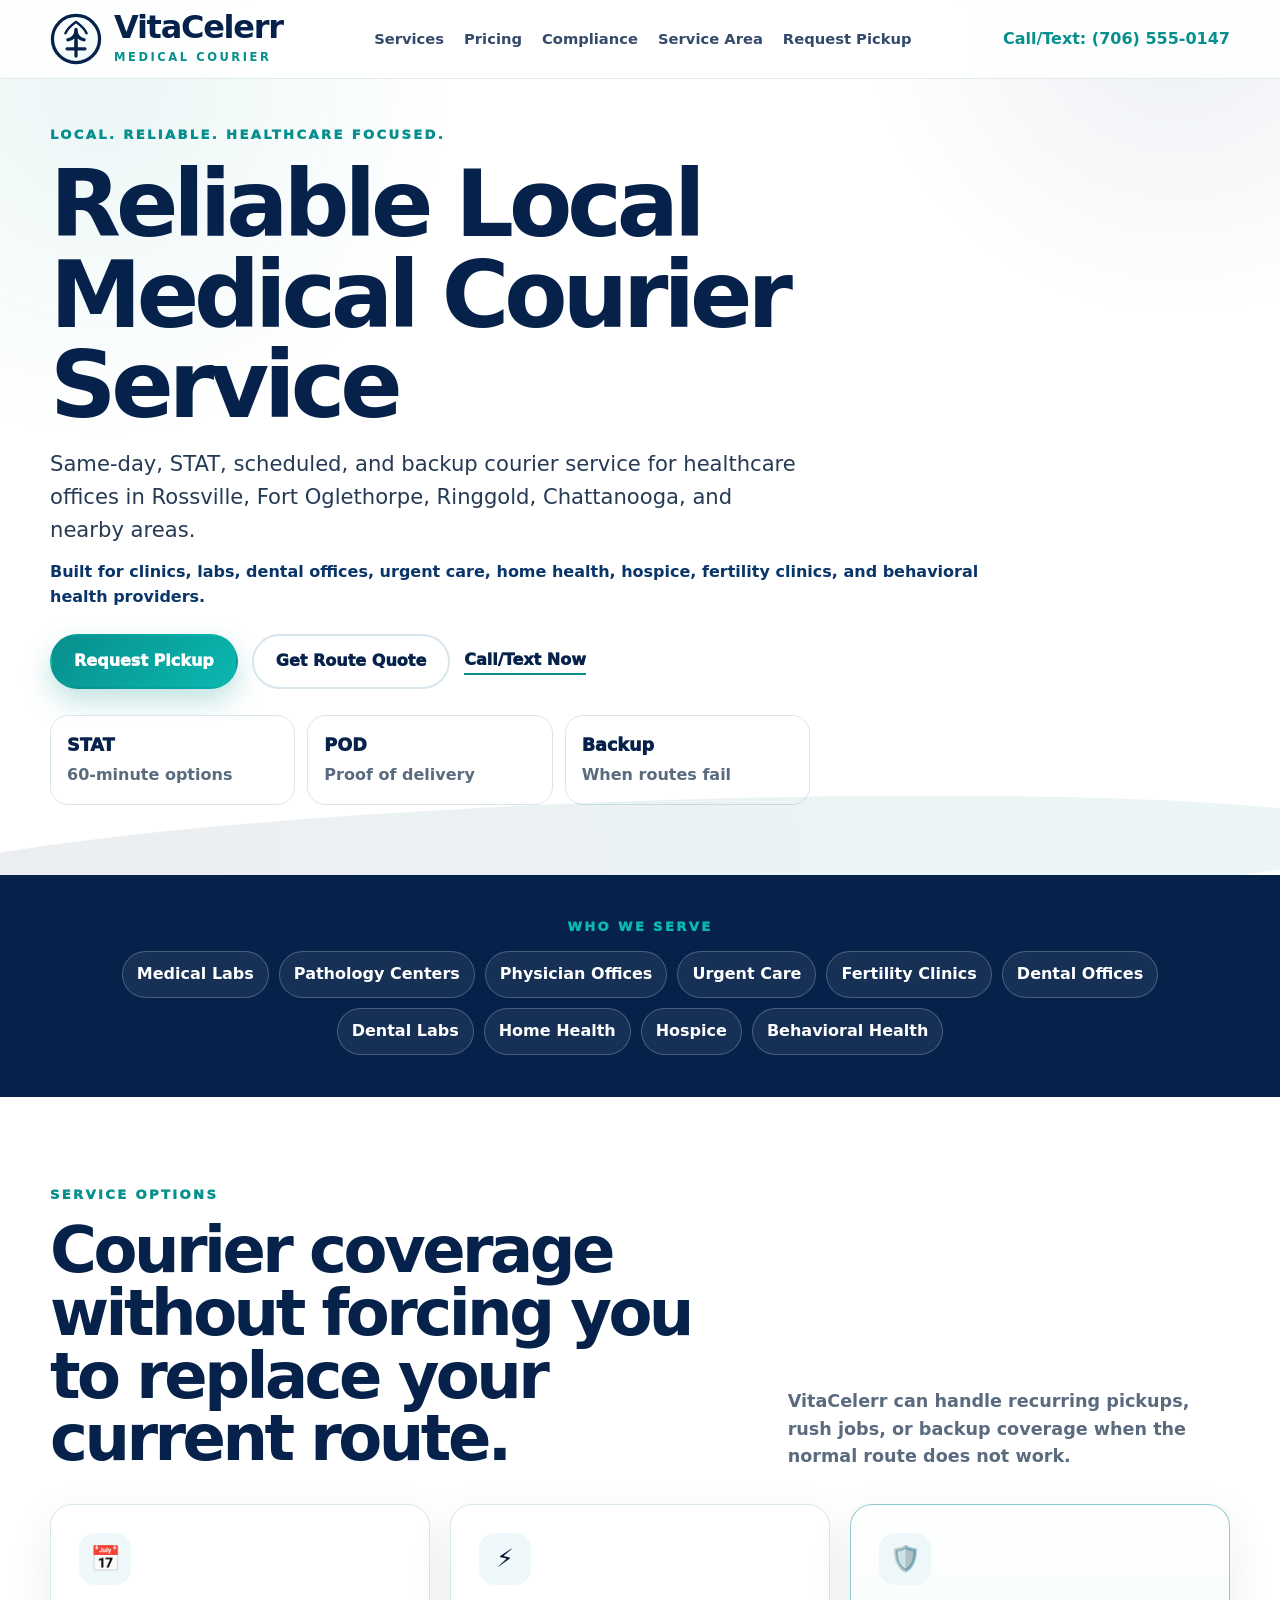
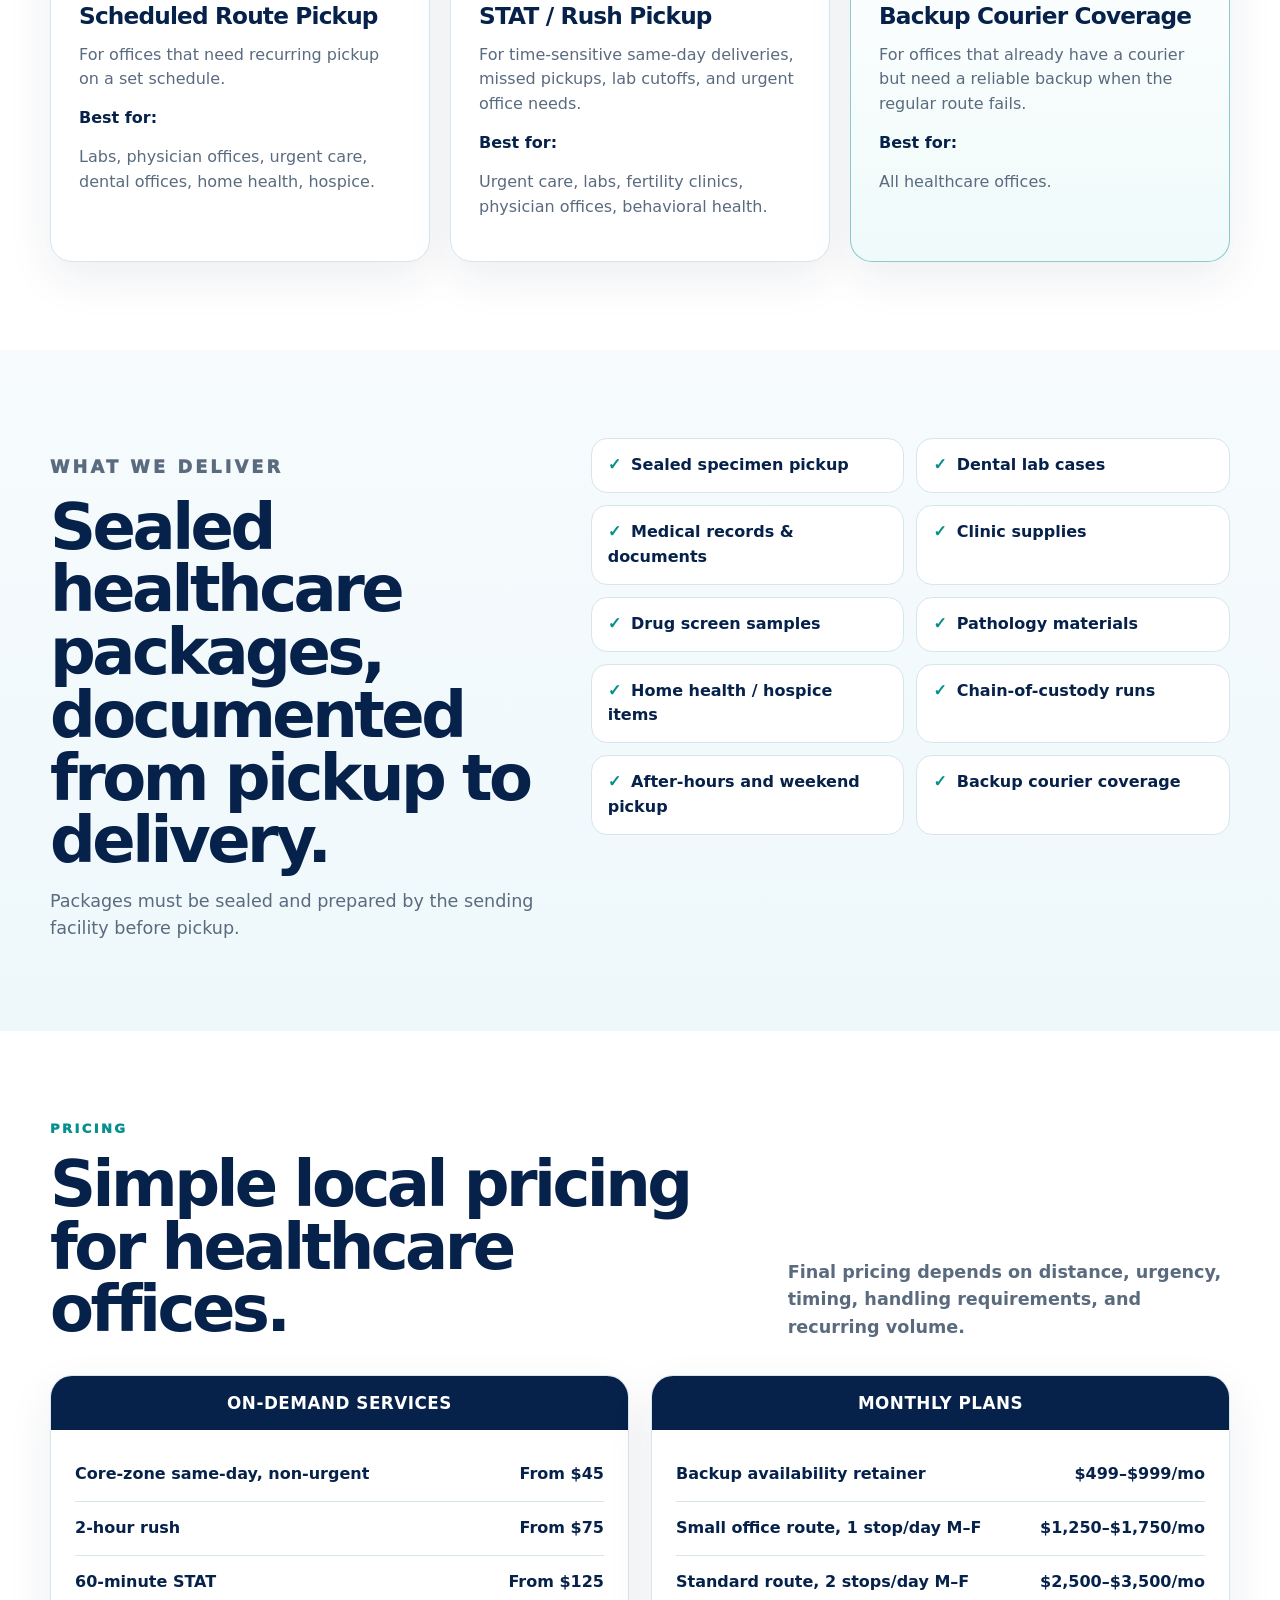
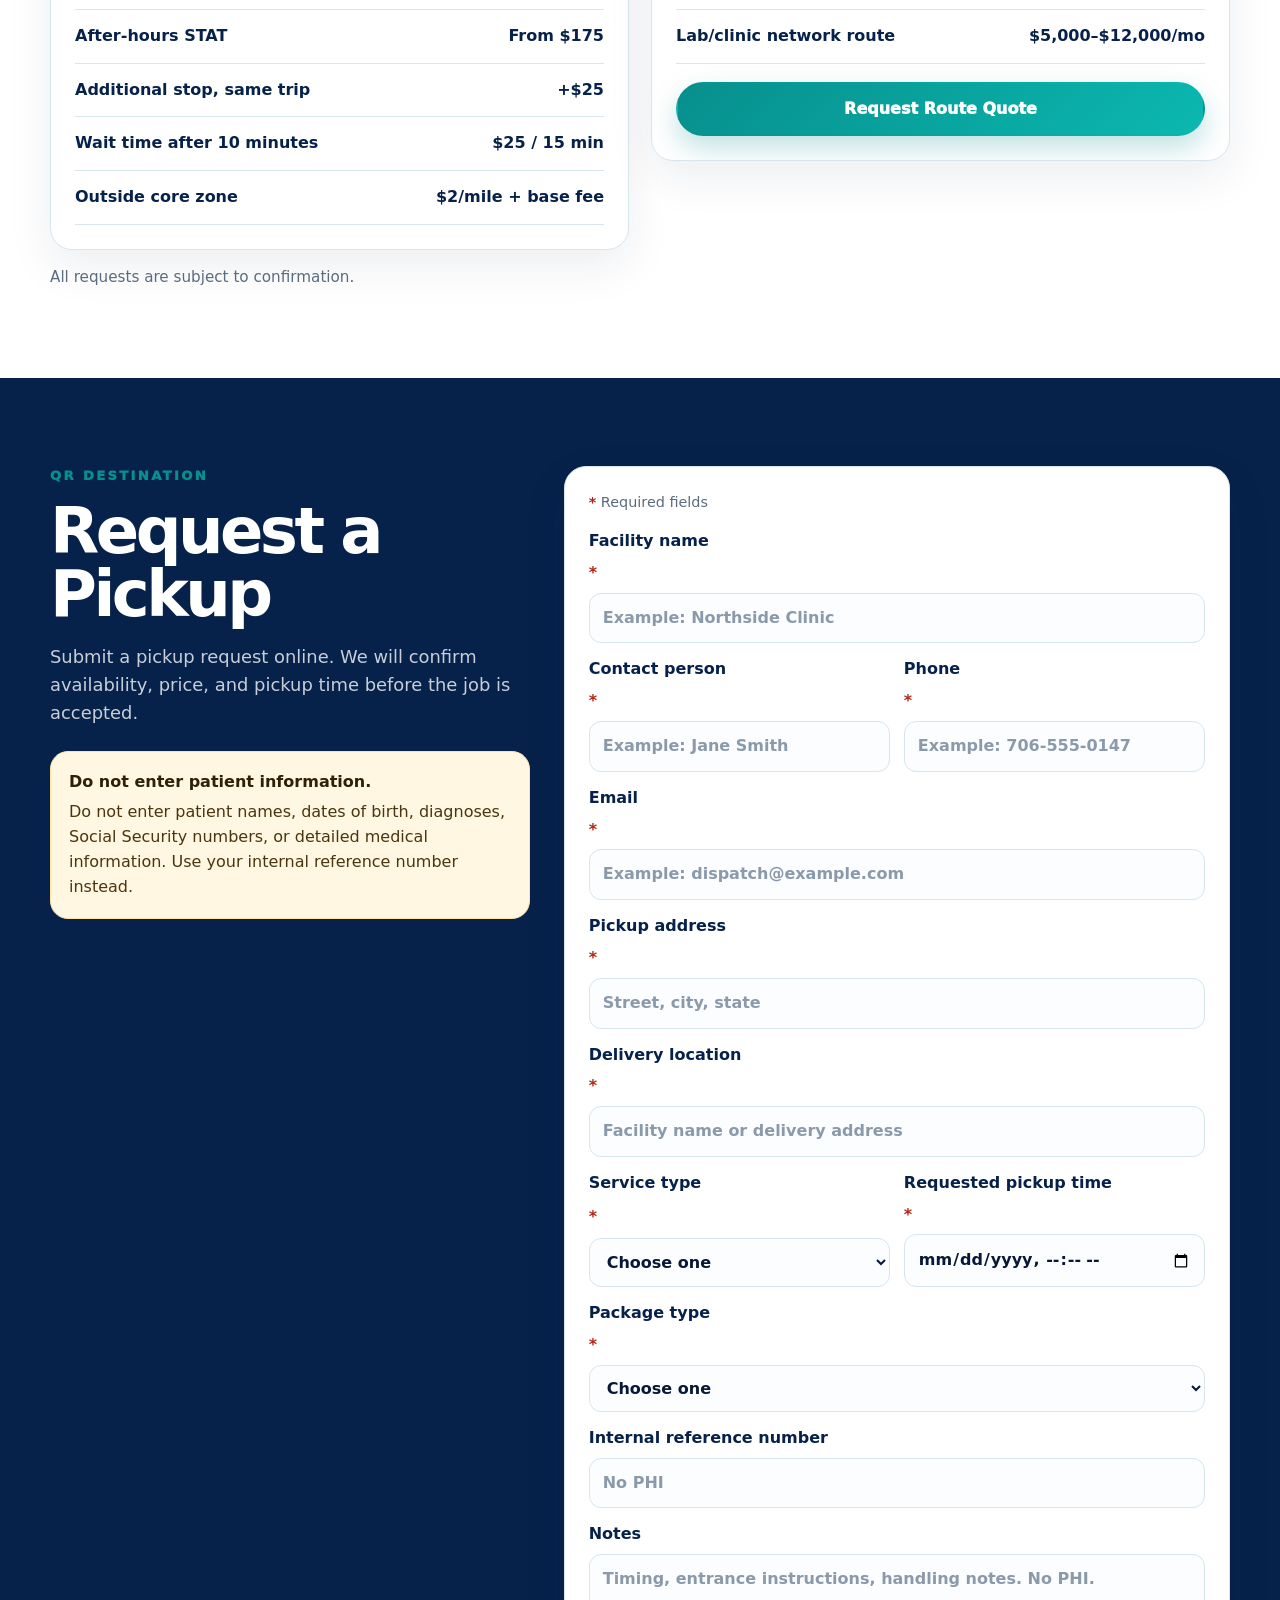
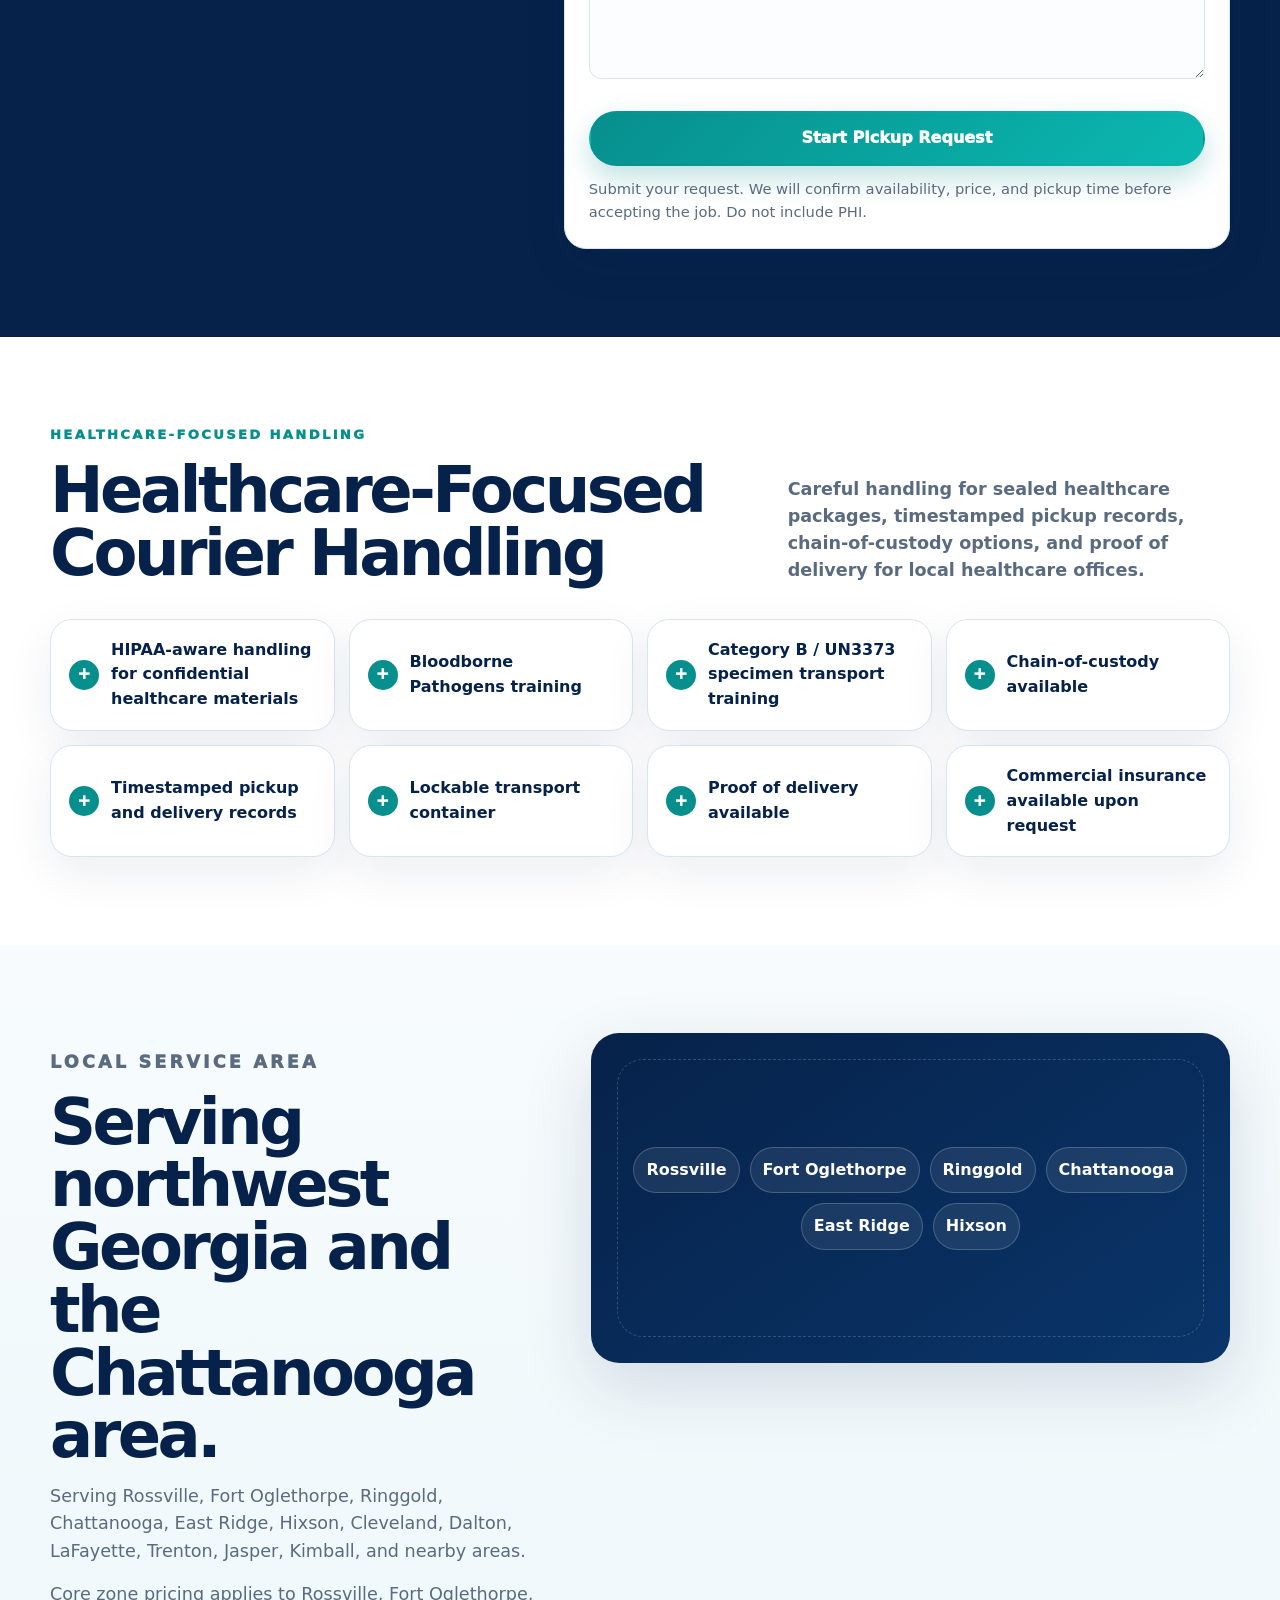
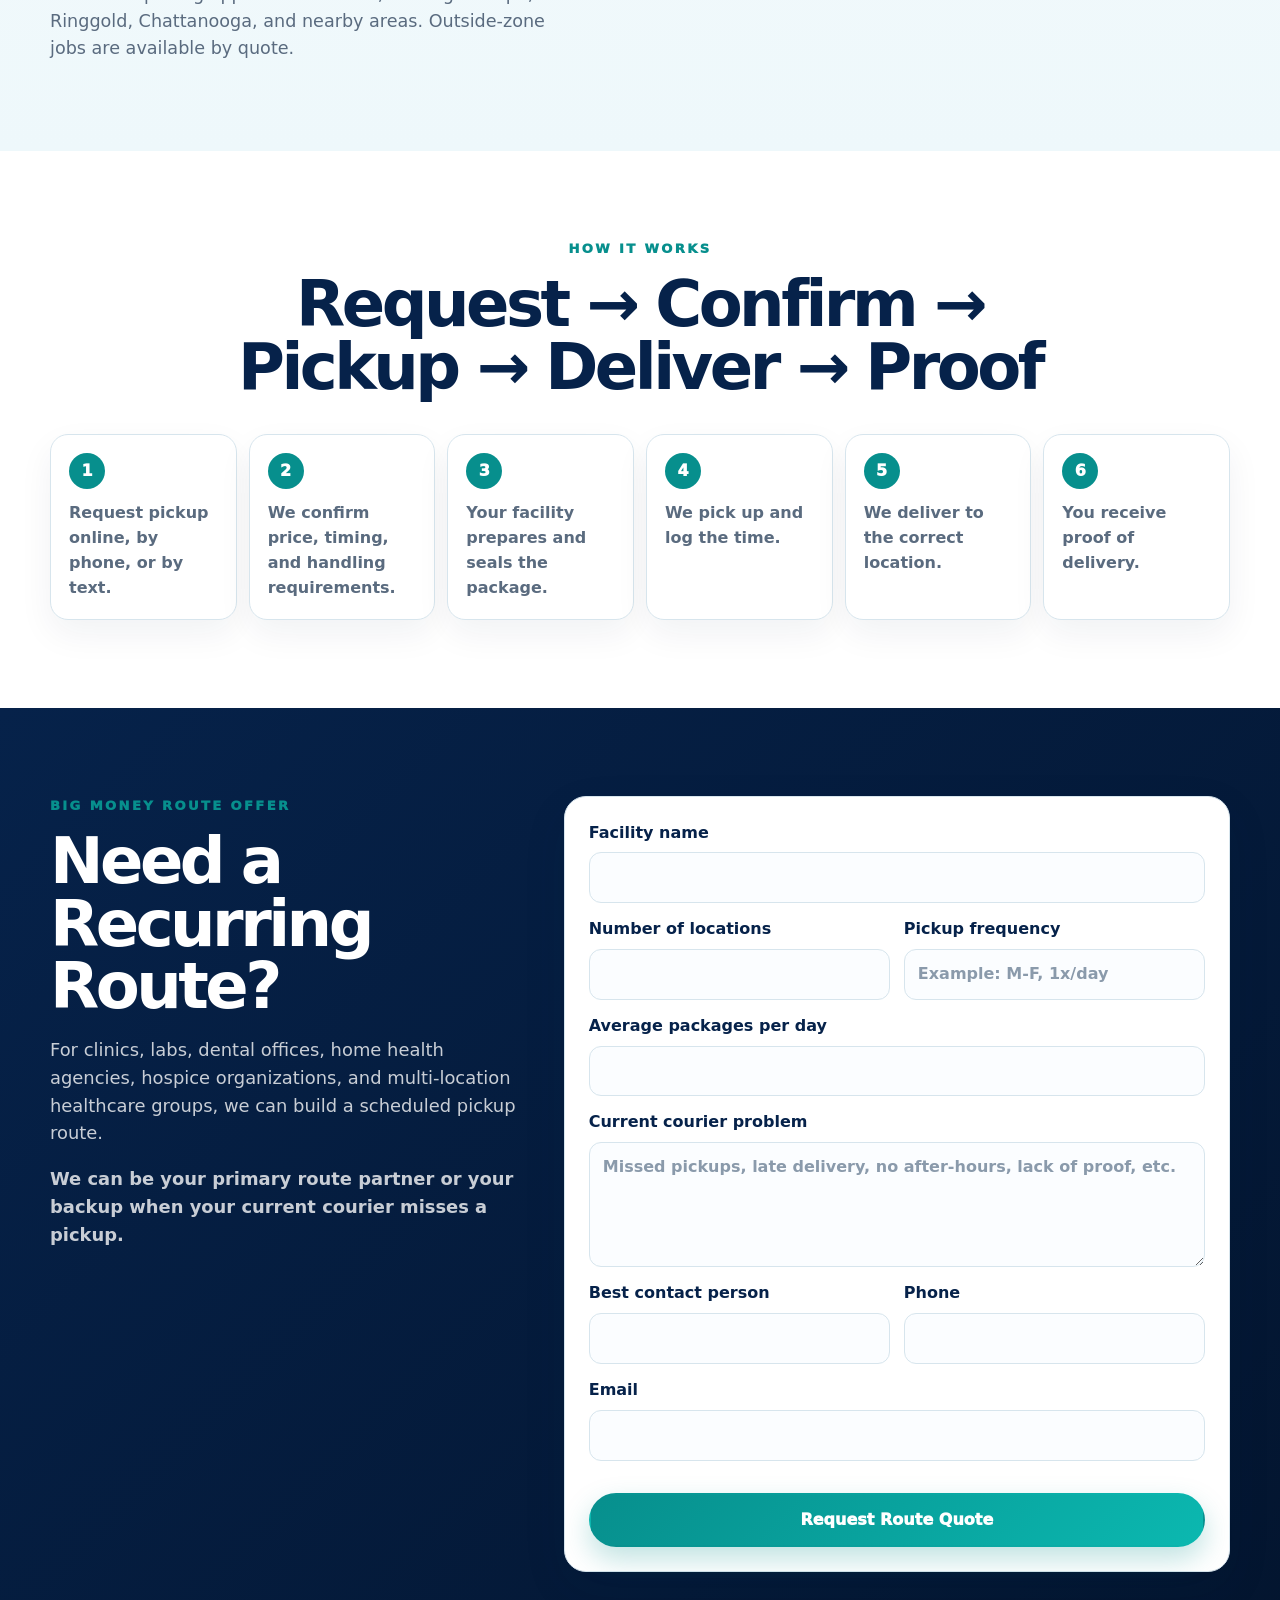
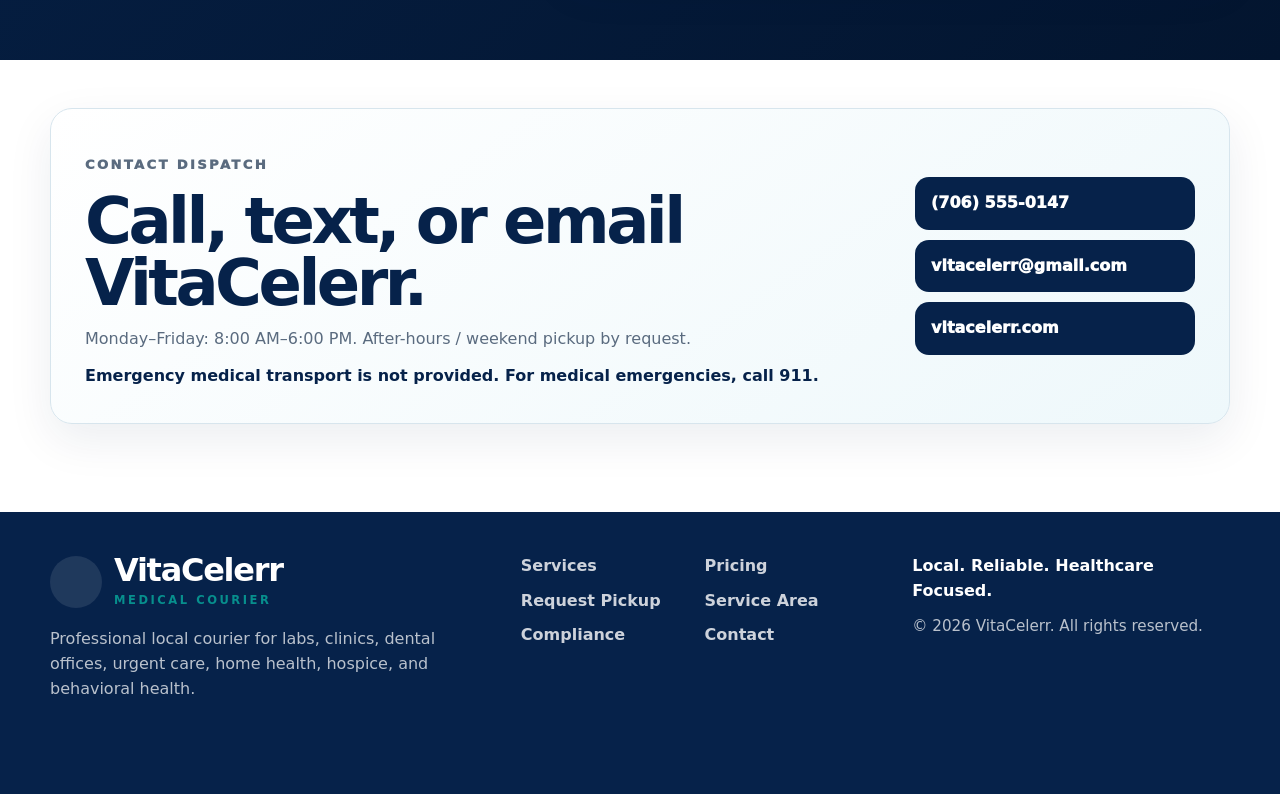
==== index.html @ 1c536e94 "Initial commit" ====
<!doctype html>
<html lang="en">
  <head>
    <meta charset="utf-8" />
    <meta name="viewport" content="width=device-width, initial-scale=1" />
    <title>VitaCelerr Medical Courier | Local Healthcare Courier Service</title>
    <meta
      name="description"
      content="Same-day, STAT, scheduled, and backup medical courier service for clinics, labs, dental offices, urgent care, home health, hospice, and behavioral health providers."
    />
    <meta name="theme-color" content="#06224a" />
    <meta property="og:title" content="VitaCelerr Medical Courier" />
    <meta
      property="og:description"
      content="Reliable local medical courier service. Request pickup or get a recurring route quote."
    />
    <meta property="og:type" content="website" />
    <link rel="preload" href="styles.css" as="style" />
    <link rel="stylesheet" href="styles.css" />
  </head>
  <body>
    <a class="skip-link" href="#main">Skip to content</a>

    <header class="site-header" data-elevate>
      <div class="container header-inner">
        <a class="brand" href="#hero" aria-label="VitaCelerr home">
          <span class="brand-mark" aria-hidden="true">
            <svg viewBox="0 0 64 64" role="img">
              <circle
                cx="32"
                cy="32"
                r="29"
                fill="none"
                stroke="currentColor"
                stroke-width="4"
              />
              <path
                d="M32 43V20M22 33c6-1 10-5 10-13M42 33c-6-1-10-5-10-13"
                fill="none"
                stroke="currentColor"
                stroke-width="4"
                stroke-linecap="round"
              />
              <path
                d="M21 44h22M32 35v18"
                fill="none"
                stroke="currentColor"
                stroke-width="4"
                stroke-linecap="round"
              />
              <path
                d="M19 25c3-7 9-11 13-14 4 3 10 7 13 14"
                fill="none"
                stroke="currentColor"
                stroke-width="3"
                stroke-linecap="round"
              />
            </svg>
          </span>
          <span>
            <strong>VitaCelerr</strong>
            <small>Medical Courier</small>
          </span>
        </a>

        <button
          class="menu-button"
          type="button"
          aria-expanded="false"
          aria-controls="site-nav"
        >
          Menu
        </button>

        <nav id="site-nav" class="site-nav" aria-label="Primary navigation">
          <a href="#services">Services</a>
          <a href="#pricing">Pricing</a>
          <a href="#compliance">Compliance</a>
          <a href="#area">Service Area</a>
          <a href="#request-pickup">Request Pickup</a>
        </nav>

        <a class="header-call" href="tel:+17065550147"
          >Call/Text: (706) 555-0147</a
        >
      </div>
    </header>

    <main id="main">
      <section id="hero" class="hero">
        <div class="container hero-grid">
          <div class="hero-copy reveal">
            <p class="eyebrow">Local. Reliable. Healthcare focused.</p>
            <h1>Reliable Local Medical Courier Service</h1>

            <p class="hero-lede">
              Same-day, STAT, scheduled, and backup courier service for
              healthcare offices in Rossville, Fort Oglethorpe, Ringgold,
              Chattanooga, and nearby areas.
            </p>

            <p class="trust-line">
              Built for clinics, labs, dental offices, urgent care, home health,
              hospice, fertility clinics, and behavioral health providers.
            </p>

            <div class="hero-actions" aria-label="Primary actions">
              <a class="button button-primary" href="#request-pickup"
                >Request Pickup</a
              >
              <a class="button button-secondary" href="#route-quote"
                >Get Route Quote</a
              >
              <a class="text-link" href="tel:+17065550147">Call/Text Now</a>
            </div>

            <dl class="hero-stats" aria-label="Service promises">
              <div>
                <dt>STAT</dt>
                <dd>60-minute options</dd>
              </div>
              <div>
                <dt>POD</dt>
                <dd>Proof of delivery</dd>
              </div>
              <div>
                <dt>Backup</dt>
                <dd>When routes fail</dd>
              </div>
            </dl>
          </div>
        </div>
      </section>

      <section class="section-pad service-strip" aria-label="Who we serve">
        <div class="container">
          <p class="eyebrow centered">Who we serve</p>
          <div class="logo-cloud" role="list">
            <span role="listitem">Medical Labs</span>
            <span role="listitem">Pathology Centers</span>
            <span role="listitem">Physician Offices</span>
            <span role="listitem">Urgent Care</span>
            <span role="listitem">Fertility Clinics</span>
            <span role="listitem">Dental Offices</span>
            <span role="listitem">Dental Labs</span>
            <span role="listitem">Home Health</span>
            <span role="listitem">Hospice</span>
            <span role="listitem">Behavioral Health</span>
          </div>
        </div>
      </section>

      <section id="services" class="section-pad">
        <div class="container split-heading reveal">
          <div>
            <p class="eyebrow">Service options</p>
            <h2>
              Courier coverage without forcing you to replace your current
              route.
            </h2>
          </div>
          <p>
            VitaCelerr can handle recurring pickups, rush jobs, or backup
            coverage when the normal route does not work.
          </p>
        </div>

        <div class="container cards-three">
          <article class="service-card reveal">
            <span class="icon">📅</span>
            <h3>Scheduled Route Pickup</h3>
            <p>For offices that need recurring pickup on a set schedule.</p>
            <strong>Best for:</strong>
            <p class="muted">
              Labs, physician offices, urgent care, dental offices, home health,
              hospice.
            </p>
          </article>
          <article class="service-card reveal delay-1">
            <span class="icon">⚡</span>
            <h3>STAT / Rush Pickup</h3>
            <p>
              For time-sensitive same-day deliveries, missed pickups, lab
              cutoffs, and urgent office needs.
            </p>
            <strong>Best for:</strong>
            <p class="muted">
              Urgent care, labs, fertility clinics, physician offices,
              behavioral health.
            </p>
          </article>
          <article class="service-card highlight-card reveal delay-2">
            <span class="icon">🛡️</span>
            <h3>Backup Courier Coverage</h3>
            <p>
              For offices that already have a courier but need a reliable backup
              when the regular route fails.
            </p>
            <strong>Best for:</strong>
            <p class="muted">All healthcare offices.</p>
          </article>
        </div>
      </section>

      <section class="section-pad muted-section">
        <div class="container deliver-grid">
          <div class="reveal">
            <p class="eyebrow">What we deliver</p>
            <h2>
              Sealed healthcare packages, documented from pickup to delivery.
            </h2>
            <p>
              Packages must be sealed and prepared by the sending facility
              before pickup.
            </p>
          </div>
          <ul class="check-list reveal delay-1">
            <li>Sealed specimen pickup</li>
            <li>Dental lab cases</li>
            <li>Medical records & documents</li>
            <li>Clinic supplies</li>
            <li>Drug screen samples</li>
            <li>Pathology materials</li>
            <li>Home health / hospice items</li>
            <li>Chain-of-custody runs</li>
            <li>After-hours and weekend pickup</li>
            <li>Backup courier coverage</li>
          </ul>
        </div>
      </section>

      <section id="pricing" class="section-pad pricing-section">
        <div class="container split-heading reveal">
          <div>
            <p class="eyebrow">Pricing</p>
            <h2>Simple local pricing for healthcare offices.</h2>
          </div>
          <p>
            Final pricing depends on distance, urgency, timing, handling
            requirements, and recurring volume.
          </p>
        </div>

        <div class="container pricing-grid">
          <article class="pricing-card reveal">
            <h3>On-Demand Services</h3>
            <div class="price-row">
              <span>Core-zone same-day, non-urgent</span
              ><strong>From $45</strong>
            </div>
            <div class="price-row">
              <span>2-hour rush</span><strong>From $75</strong>
            </div>
            <div class="price-row">
              <span>60-minute STAT</span><strong>From $125</strong>
            </div>
            <div class="price-row">
              <span>After-hours STAT</span><strong>From $175</strong>
            </div>
            <div class="price-row">
              <span>Additional stop, same trip</span><strong>+$25</strong>
            </div>
            <div class="price-row">
              <span>Wait time after 10 minutes</span
              ><strong>$25 / 15 min</strong>
            </div>
            <div class="price-row">
              <span>Outside core zone</span><strong>$2/mile + base fee</strong>
            </div>
          </article>

          <article class="pricing-card reveal delay-1">
            <h3>Monthly Plans</h3>
            <div class="price-row">
              <span>Backup availability retainer</span
              ><strong>$499–$999/mo</strong>
            </div>
            <div class="price-row">
              <span>Small office route, 1 stop/day M–F</span
              ><strong>$1,250–$1,750/mo</strong>
            </div>
            <div class="price-row">
              <span>Standard route, 2 stops/day M–F</span
              ><strong>$2,500–$3,500/mo</strong>
            </div>
            <div class="price-row">
              <span>Lab/clinic network route</span
              ><strong>$5,000–$12,000/mo</strong>
            </div>
            <a class="button button-primary full" href="#route-quote"
              >Request Route Quote</a
            >
          </article>
        </div>
        <p class="container fine-print">
          All requests are subject to confirmation.
        </p>
      </section>

      <section id="request-pickup" class="section-pad form-section">
        <div class="container form-grid">
          <div class="form-copy reveal">
            <p class="eyebrow">QR destination</p>
            <h2>Request a Pickup</h2>
            <p>
              Submit a pickup request online. We will confirm availability,
              price, and pickup time before the job is accepted.
            </p>
            <div class="warning-box">
              <strong>Do not enter patient information.</strong>
              <span
                >Do not enter patient names, dates of birth, diagnoses, Social
                Security numbers, or detailed medical information. Use your
                internal reference number instead.</span
              >
            </div>
          </div>

          <form
            class="lead-form reveal delay-1"
            name="pickup-request"
            action="https://api.web3forms.com/submit"
            method="POST"
          >
            <input
              type="hidden"
              name="access_key"
              value="1e480416-77a6-40cb-91b6-45ab073dc477"
            />
            <input type="hidden" name="form_type" value="Pickup Request" />
            <input
              type="hidden"
              name="subject"
              value="New VitaCelerr Pickup Request"
            />
            <input type="hidden" name="from_name" value="VitaCelerr Website" />

            <!-- Spam trap. Leave hidden. -->
            <input
              type="checkbox"
              name="botcheck"
              style="display: none"
              tabindex="-1"
              autocomplete="off"
            />

            <p class="form-required-note">
              <span aria-hidden="true">*</span> Required fields
            </p>

            <label>
              Facility name <span aria-hidden="true">*</span>
              <input
                required
                name="facility_name"
                autocomplete="organization"
                minlength="2"
                maxlength="100"
                placeholder="Example: Northside Clinic"
                title="Enter the facility name."
              />
            </label>

            <div class="form-pair">
              <label>
                Contact person <span aria-hidden="true">*</span>
                <input
                  required
                  name="contact_person"
                  autocomplete="name"
                  minlength="2"
                  maxlength="80"
                  placeholder="Example: Jane Smith"
                  title="Enter the contact person's name."
                />
              </label>

              <label>
                Phone <span aria-hidden="true">*</span>
                <input
                  required
                  name="phone"
                  type="tel"
                  autocomplete="tel"
                  inputmode="tel"
                  pattern="[0-9()+\-\s.]{7,}"
                  placeholder="Example: 706-555-0147"
                  title="Enter a valid phone number."
                />
              </label>
            </div>

            <label>
              Email <span aria-hidden="true">*</span>
              <input
                required
                name="email"
                type="email"
                autocomplete="email"
                placeholder="Example: dispatch@example.com"
                title="Enter a valid email address."
              />
            </label>

            <label>
              Pickup address <span aria-hidden="true">*</span>
              <input
                required
                name="pickup_address"
                autocomplete="street-address"
                minlength="5"
                maxlength="160"
                placeholder="Street, city, state"
                title="Enter the full pickup address."
              />
            </label>

            <label>
              Delivery location <span aria-hidden="true">*</span>
              <input
                required
                name="delivery_location"
                minlength="2"
                maxlength="160"
                placeholder="Facility name or delivery address"
                title="Enter the delivery location."
              />
            </label>

            <div class="form-pair">
              <label>
                Service type <span aria-hidden="true">*</span>
                <select
                  required
                  name="service_type"
                  title="Choose a service type."
                >
                  <option value="" selected disabled>Choose one</option>
                  <option value="Same-day non-urgent">
                    Same-day non-urgent
                  </option>
                  <option value="2-hour rush">2-hour rush</option>
                  <option value="60-minute STAT">60-minute STAT</option>
                  <option value="After-hours STAT">After-hours STAT</option>
                  <option value="Backup courier coverage">
                    Backup courier coverage
                  </option>
                </select>
              </label>

              <label>
                Requested pickup time <span aria-hidden="true">*</span>
                <input
                  required
                  name="requested_time"
                  type="datetime-local"
                  title="Choose the requested pickup date and time."
                />
              </label>
            </div>

            <label>
              Package type <span aria-hidden="true">*</span>
              <select
                required
                name="package_type"
                title="Choose a package type."
              >
                <option value="" selected disabled>Choose one</option>
                <option value="Sealed specimen">Sealed specimen</option>
                <option value="Dental lab case">Dental lab case</option>
                <option value="Medical records/documents">
                  Medical records/documents
                </option>
                <option value="Clinic supplies">Clinic supplies</option>
                <option value="Drug screen sample">Drug screen sample</option>
                <option value="Other sealed healthcare package">
                  Other sealed healthcare package
                </option>
              </select>
            </label>

            <label>
              Internal reference number
              <input
                name="internal_reference"
                maxlength="80"
                placeholder="No PHI"
                title="Use your internal reference number only. Do not enter PHI."
              />
            </label>

            <label>
              Notes
              <textarea
                name="notes"
                rows="4"
                maxlength="600"
                placeholder="Timing, entrance instructions, handling notes. No PHI."
                title="Do not enter patient names, DOB, diagnosis, SSN, or medical details."
              ></textarea>
            </label>

            <button class="button button-primary full" type="submit">
              Start Pickup Request
            </button>

            <p class="form-note">
              Submit your request. We will confirm availability, price, and
              pickup time before accepting the job. Do not include PHI.
            </p>
          </form>
        </div>
      </section>

      <section id="compliance" class="section-pad compliance-section">
        <div class="container split-heading reveal">
          <div>
            <p class="eyebrow">Healthcare-focused handling</p>
            <h2>Healthcare-Focused Courier Handling</h2>
          </div>
          <p>
            Careful handling for sealed healthcare packages, timestamped pickup
            records, chain-of-custody options, and proof of delivery for local
            healthcare offices.
          </p>
        </div>

        <div class="container compliance-grid">
          <div class="compliance-card reveal">
            HIPAA-aware handling for confidential healthcare materials
          </div>
          <div class="compliance-card reveal">
            Bloodborne Pathogens training
          </div>
          <div class="compliance-card reveal">
            Category B / UN3373 specimen transport training
          </div>
          <div class="compliance-card reveal">Chain-of-custody available</div>
          <div class="compliance-card reveal">
            Timestamped pickup and delivery records
          </div>
          <div class="compliance-card reveal">Lockable transport container</div>
          <div class="compliance-card reveal">Proof of delivery available</div>
          <div class="compliance-card reveal">
            Commercial insurance available upon request
          </div>
        </div>
      </section>

      <section id="area" class="section-pad muted-section">
        <div class="container area-grid">
          <div class="reveal">
            <p class="eyebrow">Local service area</p>
            <h2>Serving northwest Georgia and the Chattanooga area.</h2>
            <p>
              Serving Rossville, Fort Oglethorpe, Ringgold, Chattanooga, East
              Ridge, Hixson, Cleveland, Dalton, LaFayette, Trenton, Jasper,
              Kimball, and nearby areas.
            </p>
            <p class="fine-print">
              Core zone pricing applies to Rossville, Fort Oglethorpe, Ringgold,
              Chattanooga, and nearby areas. Outside-zone jobs are available by
              quote.
            </p>
          </div>
          <div class="map-card reveal delay-1" aria-hidden="true">
            <span>Rossville</span><span>Fort Oglethorpe</span
            ><span>Ringgold</span><span>Chattanooga</span><span>East Ridge</span
            ><span>Hixson</span>
          </div>
        </div>
      </section>

      <section class="section-pad process-section">
        <div class="container">
          <div class="centered-heading reveal">
            <p class="eyebrow">How it works</p>
            <h2>Request → Confirm → Pickup → Deliver → Proof</h2>
          </div>
          <ol class="process-list reveal delay-1">
            <li><span>1</span>Request pickup online, by phone, or by text.</li>
            <li>
              <span>2</span>We confirm price, timing, and handling requirements.
            </li>
            <li><span>3</span>Your facility prepares and seals the package.</li>
            <li><span>4</span>We pick up and log the time.</li>
            <li><span>5</span>We deliver to the correct location.</li>
            <li><span>6</span>You receive proof of delivery.</li>
          </ol>
        </div>
      </section>

      <section id="route-quote" class="section-pad cta-section">
        <div class="container form-grid">
          <div class="form-copy reveal">
            <p class="eyebrow">Big money route offer</p>
            <h2>Need a Recurring Route?</h2>
            <p>
              For clinics, labs, dental offices, home health agencies, hospice
              organizations, and multi-location healthcare groups, we can build
              a scheduled pickup route.
            </p>
            <p class="trust-line">
              We can be your primary route partner or your backup when your
              current courier misses a pickup.
            </p>
          </div>
          <form
            class="lead-form reveal delay-1"
            name="route-quote"
            data-email-target="dispatch@vitacelerr.com"
          >
            <input type="hidden" name="form_type" value="Route Quote" />
            <label
              >Facility name
              <input required name="facility_name" autocomplete="organization"
            /></label>
            <div class="form-pair">
              <label
                >Number of locations
                <input required name="locations_count" type="number" min="1"
              /></label>
              <label
                >Pickup frequency
                <input
                  required
                  name="pickup_frequency"
                  placeholder="Example: M-F, 1x/day"
              /></label>
            </div>
            <label
              >Average packages per day <input required name="average_packages"
            /></label>
            <label
              >Current courier problem
              <textarea
                required
                name="current_problem"
                rows="4"
                placeholder="Missed pickups, late delivery, no after-hours, lack of proof, etc."
              ></textarea>
            </label>
            <div class="form-pair">
              <label
                >Best contact person
                <input required name="contact_person" autocomplete="name"
              /></label>
              <label
                >Phone
                <input required name="phone" type="tel" autocomplete="tel"
              /></label>
            </div>
            <label
              >Email
              <input required name="email" type="email" autocomplete="email"
            /></label>
            <button class="button button-primary full" type="submit">
              Request Route Quote
            </button>
          </form>
        </div>
      </section>

      <section id="contact" class="section-pad contact-section">
        <div class="container contact-card reveal">
          <div>
            <p class="eyebrow">Contact dispatch</p>
            <h2>Call, text, or email VitaCelerr.</h2>
            <p>
              Monday–Friday: 8:00 AM–6:00 PM. After-hours / weekend pickup by
              request.
            </p>
            <p class="emergency-note">
              Emergency medical transport is not provided. For medical
              emergencies, call 911.
            </p>
          </div>
          <div class="contact-lines">
            <a href="tel:+17065550147">(706) 555-0147</a>
            <a href="mailto:vitacelerr@gmail.com">vitacelerr@gmail.com</a>
            <a href="https://vitacelerr.com">vitacelerr.com</a>
          </div>
        </div>
      </section>
    </main>

    <footer class="site-footer">
      <div class="container footer-grid">
        <div>
          <a class="brand footer-brand" href="#hero">
            <span class="brand-mark" aria-hidden="true"></span>
            <span
              ><strong>VitaCelerr</strong><small>Medical Courier</small></span
            >
          </a>
          <p>
            Professional local courier for labs, clinics, dental offices, urgent
            care, home health, hospice, and behavioral health.
          </p>
        </div>
        <nav aria-label="Footer navigation">
          <a href="#services">Services</a>
          <a href="#pricing">Pricing</a>
          <a href="#request-pickup">Request Pickup</a>
          <a href="#area">Service Area</a>
          <a href="#compliance">Compliance</a>
          <a href="#contact">Contact</a>
        </nav>
        <div>
          <strong>Local. Reliable. Healthcare Focused.</strong>
          <p class="fine-print">
            © <span id="year"></span> VitaCelerr. All rights reserved.
          </p>
        </div>
      </div>
    </footer>

    <div class="sticky-mobile-cta" aria-label="Mobile quick actions">
      <a href="tel:+17065550147">Call/Text</a>
      <a href="#request-pickup">Request Pickup</a>
    </div>

    <script src="script.js" defer></script>
  </body>
</html>
---- styles.css ----
:root {
  --navy: #06224a;
  --navy-2: #0a3569;
  --teal: #078f8d;
  --teal-2: #0bb8b0;
  --ice: #eef8fb;
  --cloud: #f7fbfd;
  --white: #ffffff;
  --ink: #071936;
  --muted: #5a6b7f;
  --line: #d7e5ed;
  --warning: #fff7e1;
  --danger: #b42318;
  --success: #15803d;
  --radius: 22px;
  --shadow: 0 24px 70px rgba(6, 34, 74, 0.14);
  --container: 1180px;
}

* {
  box-sizing: border-box;
}

html {
  scroll-behavior: smooth;
}

body {
  margin: 0;
  font-family:
    Inter,
    ui-sans-serif,
    system-ui,
    -apple-system,
    BlinkMacSystemFont,
    "Segoe UI",
    sans-serif;
  color: var(--ink);
  background: var(--white);
  line-height: 1.55;
}

body::before {
  content: "";
  position: fixed;
  inset: 0;
  pointer-events: none;
  background:
    radial-gradient(
      circle at 8% 10%,
      rgba(7, 143, 141, 0.08),
      transparent 22rem
    ),
    radial-gradient(
      circle at 92% 0%,
      rgba(10, 53, 105, 0.08),
      transparent 20rem
    );
  z-index: -1;
}

a {
  color: inherit;
  text-decoration: none;
}

img,
svg {
  display: block;
  max-width: 100%;
}

button,
input,
select,
textarea {
  font: inherit;
}

.container {
  width: min(var(--container), calc(100% - 32px));
  margin-inline: auto;
}

.section-pad {
  padding: 88px 0;
}

.skip-link {
  position: absolute;
  left: 12px;
  top: -120px;
  z-index: 10;
  background: var(--navy);
  color: var(--white);
  padding: 10px 14px;
  border-radius: 999px;
}

.skip-link:focus {
  top: 12px;
}

/* Header */

.site-header {
  position: sticky;
  top: 0;
  z-index: 20;
  background: rgba(255, 255, 255, 0.86);
  backdrop-filter: blur(16px);
  border-bottom: 1px solid rgba(215, 229, 237, 0.75);
}

.header-inner {
  display: flex;
  align-items: center;
  justify-content: space-between;
  gap: 18px;
  min-height: 78px;
}

.brand {
  display: inline-flex;
  align-items: center;
  gap: 12px;
  color: var(--navy);
  min-width: fit-content;
}

.brand strong {
  display: block;
  font-size: clamp(1.3rem, 2.5vw, 2rem);
  line-height: 1;
  letter-spacing: -0.04em;
}

.brand small {
  display: block;
  color: var(--teal);
  text-transform: uppercase;
  letter-spacing: 0.22em;
  font-weight: 800;
  font-size: 0.72rem;
  margin-top: 6px;
}

.brand-mark {
  width: 52px;
  height: 52px;
  display: grid;
  place-items: center;
  color: var(--navy);
  border-radius: 50%;
  background: linear-gradient(145deg, #fff, #edf9f9);
}

.site-nav {
  display: flex;
  align-items: center;
  gap: 20px;
  font-weight: 800;
  font-size: 0.92rem;
  color: var(--navy);
}

.site-nav a {
  opacity: 0.82;
}

.site-nav a:hover {
  opacity: 1;
  color: var(--teal);
}

.header-call {
  font-weight: 900;
  color: var(--teal);
}

.menu-button {
  display: none;
  border: 0;
  background: var(--navy);
  color: var(--white);
  padding: 10px 13px;
  border-radius: 999px;
  font-weight: 900;
}

/* Hero */

.hero {
  position: relative;
  overflow: hidden;
  padding: 46px 0 70px;
  min-height: auto;
  display: block;
}

.hero::after {
  content: "";
  position: absolute;
  left: -8%;
  right: -8%;
  bottom: -46px;
  height: 120px;
  background: linear-gradient(90deg, var(--navy), var(--teal));
  transform: rotate(-2deg);
  opacity: 0.08;
  border-radius: 100%;
}

.hero-grid {
  display: block;
}

.hero-copy {
  max-width: 980px;
}

.eyebrow {
  color: var(--teal);
  text-transform: uppercase;
  letter-spacing: 0.18em;
  font-size: 0.82rem;
  font-weight: 950;
  margin: 0 0 14px;
}

.centered {
  text-align: center;
}

h1,
h2,
h3 {
  color: var(--navy);
  line-height: 0.98;
  margin: 0;
  letter-spacing: -0.055em;
}

h1 {
  font-size: clamp(3.4rem, 7.2vw, 5.8rem);
  max-width: 980px;
}

h2 {
  font-size: clamp(2.2rem, 5vw, 4.3rem);
}

h3 {
  font-size: 1.45rem;
  letter-spacing: -0.035em;
  line-height: 1.1;
}

p {
  margin: 0;
}

.hero-lede {
  font-size: clamp(1.08rem, 1.65vw, 1.32rem);
  color: #263a55;
  max-width: 760px;
  margin-top: 18px;
}

.trust-line {
  margin-top: 14px;
  font-weight: 800;
  color: var(--navy-2);
}

.hero-actions {
  display: flex;
  flex-wrap: wrap;
  gap: 14px;
  align-items: center;
  margin-top: 24px;
}

.button {
  display: inline-flex;
  align-items: center;
  justify-content: center;
  min-height: 50px;
  padding: 13px 22px;
  border-radius: 999px;
  font-weight: 950;
  border: 2px solid transparent;
  cursor: pointer;
  transition:
    transform 0.18s ease,
    box-shadow 0.18s ease,
    background 0.18s ease;
}

.button:hover {
  transform: translateY(-2px);
}

.button-primary {
  background: linear-gradient(135deg, var(--teal), var(--teal-2));
  color: var(--white);
  box-shadow: 0 12px 28px rgba(7, 143, 141, 0.26);
}

.button-secondary {
  background: var(--white);
  border-color: var(--line);
  color: var(--navy);
}

.text-link {
  font-weight: 950;
  color: var(--navy);
  border-bottom: 2px solid var(--teal);
}

.full {
  width: 100%;
  margin-top: 18px;
}

.hero-stats {
  max-width: 760px;
  display: grid;
  grid-template-columns: repeat(3, 1fr);
  gap: 12px;
  margin: 26px 0 0;
}

.hero-stats div {
  padding: 16px;
  border: 1px solid var(--line);
  border-radius: 18px;
  background: rgba(255, 255, 255, 0.8);
}

.hero-stats dt {
  color: var(--navy);
  font-weight: 950;
  font-size: 1.1rem;
}

.hero-stats dd {
  margin: 4px 0 0;
  color: var(--muted);
  font-weight: 700;
}

/* Who we serve */

.service-strip {
  padding: 42px 0;
  background: var(--navy);
  color: var(--white);
}

.service-strip .eyebrow {
  color: var(--teal-2);
}

.logo-cloud {
  display: flex;
  flex-wrap: wrap;
  justify-content: center;
  gap: 10px;
}

.logo-cloud span {
  border: 1px solid rgba(255, 255, 255, 0.22);
  padding: 10px 14px;
  border-radius: 999px;
  font-weight: 850;
  background: rgba(255, 255, 255, 0.07);
}

/* Shared sections */

.split-heading {
  display: grid;
  grid-template-columns: minmax(0, 0.92fr) minmax(280px, 0.58fr);
  gap: 36px;
  align-items: end;
  margin-bottom: 34px;
}

.split-heading > p {
  color: var(--muted);
  font-size: 1.1rem;
  font-weight: 650;
}

.cards-three {
  display: grid;
  grid-template-columns: repeat(3, 1fr);
  gap: 20px;
}

.service-card,
.pricing-card,
.lead-form,
.contact-card,
.compliance-card {
  background: var(--white);
  border: 1px solid var(--line);
  border-radius: var(--radius);
  box-shadow: 0 16px 46px rgba(6, 34, 74, 0.08);
}

.service-card {
  padding: 28px;
}

.service-card p {
  color: var(--muted);
  margin: 14px 0;
}

.service-card strong {
  color: var(--navy);
}

.highlight-card {
  border-color: rgba(7, 143, 141, 0.45);
  background: linear-gradient(180deg, #fff, #effafa);
}

.icon {
  width: 52px;
  height: 52px;
  display: grid;
  place-items: center;
  border-radius: 16px;
  background: var(--ice);
  font-size: 1.55rem;
  margin-bottom: 18px;
}

.muted {
  color: var(--muted);
}

.muted-section {
  background: linear-gradient(180deg, var(--cloud), var(--ice));
}

/* Deliver */

.deliver-grid,
.area-grid {
  display: grid;
  grid-template-columns: minmax(0, 0.78fr) minmax(320px, 1fr);
  gap: 42px;
  align-items: start;
}

.deliver-grid p {
  color: var(--muted);
  font-size: 1.1rem;
  margin-top: 16px;
}

.check-list {
  list-style: none;
  padding: 0;
  margin: 0;
  display: grid;
  grid-template-columns: repeat(2, 1fr);
  gap: 12px;
}

.check-list li {
  background: var(--white);
  border: 1px solid var(--line);
  border-radius: 16px;
  padding: 14px 16px;
  font-weight: 850;
  color: var(--navy);
}

.check-list li::before {
  content: "✓";
  color: var(--teal);
  margin-right: 10px;
  font-weight: 950;
}

/* Pricing */

.pricing-grid {
  display: grid;
  grid-template-columns: repeat(2, 1fr);
  gap: 22px;
  align-items: start;
}

.pricing-card {
  padding: 24px;
  overflow: hidden;
}

.pricing-card h3 {
  padding: 18px 20px;
  margin: -24px -24px 18px;
  background: var(--navy);
  color: var(--white);
  text-align: center;
  letter-spacing: 0.03em;
  text-transform: uppercase;
  font-size: 1.05rem;
}

.price-row {
  display: grid;
  grid-template-columns: 1fr auto;
  gap: 16px;
  padding: 14px 0;
  border-bottom: 1px solid var(--line);
}

.price-row span {
  color: var(--navy);
  font-weight: 750;
}

.price-row strong {
  color: var(--navy);
  text-align: right;
}

.fine-print {
  color: var(--muted);
  font-size: 0.95rem;
  margin-top: 16px;
}

/* Forms */

.form-section {
  background: var(--navy);
  color: var(--white);
}

.form-section h2,
.form-section .form-copy h2,
.cta-section h2 {
  color: var(--white);
}

.form-grid {
  display: grid;
  grid-template-columns: minmax(0, 0.72fr) minmax(360px, 1fr);
  gap: 34px;
  align-items: start;
}

.form-copy {
  position: sticky;
  top: 110px;
}

.form-copy p:not(.eyebrow) {
  font-size: 1.12rem;
  color: rgba(255, 255, 255, 0.78);
  margin-top: 18px;
}

.warning-box {
  margin-top: 24px;
  padding: 18px;
  border-radius: 18px;
  background: var(--warning);
  color: #4b3510;
  border: 1px solid #ffe1a3;
}

.warning-box strong {
  display: block;
  color: #2f2108;
  margin-bottom: 6px;
}

.warning-box span {
  display: block;
}

.lead-form {
  padding: 24px;
  color: var(--ink);
}

.lead-form label {
  display: grid;
  gap: 7px;
  margin-bottom: 14px;
  font-weight: 900;
  color: var(--navy);
}

.form-required-note {
  margin: 0 0 1rem;
  font-size: 0.9rem;
  color: var(--muted);
}

.form-required-note span,
.lead-form label span {
  color: var(--danger);
  font-weight: 900;
}

.form-pair {
  display: grid;
  grid-template-columns: 1fr 1fr;
  gap: 14px;
}

.lead-form input,
.lead-form select,
.lead-form textarea {
  width: 100%;
  border: 1px solid var(--line);
  background: #fbfdff;
  border-radius: 12px;
  padding: 12px 13px;
  color: var(--ink);
  outline: none;
}

.lead-form textarea {
  resize: vertical;
}

.lead-form input::placeholder,
.lead-form textarea::placeholder {
  color: #8a9aab;
}

.lead-form input:focus,
.lead-form select:focus,
.lead-form textarea:focus {
  border-color: var(--teal);
  box-shadow: 0 0 0 4px rgba(7, 143, 141, 0.12);
}

/* Invalid value indication after user interaction */
.lead-form input:user-invalid,
.lead-form select:user-invalid,
.lead-form textarea:user-invalid {
  border-color: var(--danger);
  box-shadow: 0 0 0 4px rgba(180, 35, 24, 0.14);
}

/* Valid indication after user interaction */
.lead-form input:user-valid,
.lead-form select:user-valid,
.lead-form textarea:user-valid {
  border-color: var(--success);
}

/* Stronger focus when the focused field is invalid */
.lead-form input:user-invalid:focus,
.lead-form select:user-invalid:focus,
.lead-form textarea:user-invalid:focus {
  border-color: var(--danger);
  box-shadow: 0 0 0 4px rgba(180, 35, 24, 0.18);
}

/* Browser fallback when :user-invalid is unavailable */
@supports not selector(input:user-invalid) {
  .lead-form input:invalid:not(:placeholder-shown),
  .lead-form textarea:invalid:not(:placeholder-shown) {
    border-color: var(--danger);
    box-shadow: 0 0 0 4px rgba(180, 35, 24, 0.14);
  }

  .lead-form input:valid:not(:placeholder-shown),
  .lead-form textarea:valid:not(:placeholder-shown) {
    border-color: var(--success);
  }

  .lead-form select:required:invalid {
    border-color: var(--danger);
  }
}

.form-note {
  color: var(--muted);
  font-size: 0.92rem;
  margin-top: 12px;
}

/* Compliance */

.compliance-section {
  background: #fff;
}

.compliance-grid {
  display: grid;
  grid-template-columns: repeat(4, 1fr);
  gap: 14px;
}

.compliance-card {
  padding: 18px;
  font-weight: 900;
  color: var(--navy);
  min-height: 104px;
  display: flex;
  align-items: center;
}

.compliance-card::before {
  content: "+";
  display: grid;
  place-items: center;
  min-width: 30px;
  height: 30px;
  margin-right: 12px;
  color: var(--white);
  background: var(--teal);
  border-radius: 50%;
  font-weight: 950;
}

/* Service area */

.area-grid p {
  color: var(--muted);
  font-size: 1.1rem;
  margin-top: 16px;
}

.map-card {
  min-height: 330px;
  border-radius: 28px;
  background: linear-gradient(145deg, var(--navy), var(--navy-2));
  position: relative;
  overflow: hidden;
  padding: 24px;
  display: flex;
  flex-wrap: wrap;
  gap: 10px;
  align-content: center;
  justify-content: center;
  box-shadow: var(--shadow);
}

.map-card::before {
  content: "";
  position: absolute;
  inset: 26px;
  border: 1px dashed rgba(255, 255, 255, 0.18);
  border-radius: 26px;
}

.map-card span {
  position: relative;
  color: var(--white);
  border: 1px solid rgba(255, 255, 255, 0.2);
  border-radius: 999px;
  padding: 10px 12px;
  background: rgba(255, 255, 255, 0.08);
  font-weight: 850;
}

/* Process */

.centered-heading {
  text-align: center;
  max-width: 820px;
  margin: 0 auto 36px;
}

.process-list {
  list-style: none;
  padding: 0;
  margin: 0;
  display: grid;
  grid-template-columns: repeat(6, 1fr);
  gap: 12px;
}

.process-list li {
  background: var(--white);
  border: 1px solid var(--line);
  border-radius: 18px;
  padding: 18px;
  color: var(--muted);
  font-weight: 750;
  box-shadow: 0 14px 35px rgba(6, 34, 74, 0.06);
}

.process-list span {
  display: grid;
  place-items: center;
  width: 36px;
  height: 36px;
  border-radius: 50%;
  background: var(--teal);
  color: #fff;
  font-weight: 950;
  margin-bottom: 12px;
}

/* CTA */

.cta-section {
  background: linear-gradient(135deg, var(--navy), #03152f);
  color: var(--white);
}

.cta-section .trust-line {
  color: rgba(255, 255, 255, 0.88);
}

/* Contact */

.contact-section {
  padding-top: 48px;
}

.contact-card {
  padding: 34px;
  display: grid;
  grid-template-columns: 1fr auto;
  gap: 34px;
  align-items: center;
  background: linear-gradient(145deg, #fff, var(--ice));
}

.contact-card p {
  margin-top: 12px;
  color: var(--muted);
}

.emergency-note {
  font-weight: 900;
  color: var(--navy) !important;
}

.contact-lines {
  display: grid;
  gap: 10px;
  min-width: 280px;
}

.contact-lines a {
  display: block;
  padding: 14px 16px;
  border-radius: 14px;
  background: var(--navy);
  color: var(--white);
  font-weight: 950;
}

/* Footer */

.site-footer {
  background: var(--navy);
  color: var(--white);
  padding: 42px 0 92px;
}

.footer-grid {
  display: grid;
  grid-template-columns: 1.1fr 0.9fr 0.8fr;
  gap: 34px;
  align-items: start;
}

.footer-brand {
  color: #fff;
}

.footer-brand .brand-mark {
  background: rgba(255, 255, 255, 0.1);
}

.site-footer p {
  color: rgba(255, 255, 255, 0.72);
  margin-top: 12px;
}

.site-footer nav {
  display: grid;
  grid-template-columns: repeat(2, 1fr);
  gap: 10px;
}

.site-footer nav a {
  color: rgba(255, 255, 255, 0.8);
  font-weight: 800;
}

/* Mobile sticky CTA */

.sticky-mobile-cta {
  display: none;
}

/* Reveal animation */

.reveal {
  opacity: 0;
  transform: translateY(18px);
  transition:
    opacity 0.55s ease,
    transform 0.55s ease;
}

.reveal.is-visible {
  opacity: 1;
  transform: none;
}

.delay-1 {
  transition-delay: 0.08s;
}

.delay-2 {
  transition-delay: 0.16s;
}

/* Tablet */

@media (max-width: 980px) {
  .header-call {
    display: none;
  }

  .menu-button {
    display: inline-flex;
  }

  .site-nav {
    position: fixed;
    inset: 78px 16px auto 16px;
    display: none;
    flex-direction: column;
    align-items: stretch;
    background: var(--white);
    border: 1px solid var(--line);
    border-radius: 20px;
    padding: 18px;
    box-shadow: var(--shadow);
  }

  .site-nav.is-open {
    display: flex;
  }

  .split-heading,
  .deliver-grid,
  .area-grid,
  .form-grid,
  .contact-card,
  .footer-grid {
    grid-template-columns: 1fr;
  }

  .cards-three,
  .pricing-grid,
  .compliance-grid {
    grid-template-columns: 1fr 1fr;
  }

  .process-list {
    grid-template-columns: repeat(3, 1fr);
  }

  .form-copy {
    position: static;
  }
}

/* Mobile */

@media (max-width: 680px) {
  .section-pad {
    padding: 62px 0;
  }

  .brand small {
    letter-spacing: 0.14em;
  }

  .brand-mark {
    width: 46px;
    height: 46px;
  }

  .hero {
    padding: 34px 0 56px;
  }

  h1 {
    font-size: clamp(2.8rem, 14vw, 4.2rem);
  }

  .hero-stats,
  .cards-three,
  .pricing-grid,
  .compliance-grid,
  .check-list,
  .form-pair,
  .process-list {
    grid-template-columns: 1fr;
  }

  .contact-lines {
    min-width: 0;
  }

  .site-footer {
    padding-bottom: 96px;
  }

  .sticky-mobile-cta {
    position: fixed;
    left: 10px;
    right: 10px;
    bottom: 10px;
    z-index: 30;
    display: grid;
    grid-template-columns: 1fr 1fr;
    gap: 8px;
    padding: 8px;
    border-radius: 18px;
    background: rgba(255, 255, 255, 0.9);
    backdrop-filter: blur(12px);
    border: 1px solid var(--line);
    box-shadow: 0 12px 30px rgba(6, 34, 74, 0.18);
  }

  .sticky-mobile-cta a {
    display: grid;
    place-items: center;
    min-height: 46px;
    border-radius: 14px;
    background: var(--navy);
    color: var(--white);
    font-weight: 950;
  }

  .sticky-mobile-cta a:last-child {
    background: var(--teal);
  }
}
---- styles.css ----
:root {
  --navy: #06224a;
  --navy-2: #0a3569;
  --teal: #078f8d;
  --teal-2: #0bb8b0;
  --ice: #eef8fb;
  --cloud: #f7fbfd;
  --white: #ffffff;
  --ink: #071936;
  --muted: #5a6b7f;
  --line: #d7e5ed;
  --warning: #fff7e1;
  --danger: #b42318;
  --success: #15803d;
  --radius: 22px;
  --shadow: 0 24px 70px rgba(6, 34, 74, 0.14);
  --container: 1180px;
}

* {
  box-sizing: border-box;
}

html {
  scroll-behavior: smooth;
}

body {
  margin: 0;
  font-family:
    Inter,
    ui-sans-serif,
    system-ui,
    -apple-system,
    BlinkMacSystemFont,
    "Segoe UI",
    sans-serif;
  color: var(--ink);
  background: var(--white);
  line-height: 1.55;
}

body::before {
  content: "";
  position: fixed;
  inset: 0;
  pointer-events: none;
  background:
    radial-gradient(
      circle at 8% 10%,
      rgba(7, 143, 141, 0.08),
      transparent 22rem
    ),
    radial-gradient(
      circle at 92% 0%,
      rgba(10, 53, 105, 0.08),
      transparent 20rem
    );
  z-index: -1;
}

a {
  color: inherit;
  text-decoration: none;
}

img,
svg {
  display: block;
  max-width: 100%;
}

button,
input,
select,
textarea {
  font: inherit;
}

.container {
  width: min(var(--container), calc(100% - 32px));
  margin-inline: auto;
}

.section-pad {
  padding: 88px 0;
}

.skip-link {
  position: absolute;
  left: 12px;
  top: -120px;
  z-index: 10;
  background: var(--navy);
  color: var(--white);
  padding: 10px 14px;
  border-radius: 999px;
}

.skip-link:focus {
  top: 12px;
}

/* Header */

.site-header {
  position: sticky;
  top: 0;
  z-index: 20;
  background: rgba(255, 255, 255, 0.86);
  backdrop-filter: blur(16px);
  border-bottom: 1px solid rgba(215, 229, 237, 0.75);
}

.header-inner {
  display: flex;
  align-items: center;
  justify-content: space-between;
  gap: 18px;
  min-height: 78px;
}

.brand {
  display: inline-flex;
  align-items: center;
  gap: 12px;
  color: var(--navy);
  min-width: fit-content;
}

.brand strong {
  display: block;
  font-size: clamp(1.3rem, 2.5vw, 2rem);
  line-height: 1;
  letter-spacing: -0.04em;
}

.brand small {
  display: block;
  color: var(--teal);
  text-transform: uppercase;
  letter-spacing: 0.22em;
  font-weight: 800;
  font-size: 0.72rem;
  margin-top: 6px;
}

.brand-mark {
  width: 52px;
  height: 52px;
  display: grid;
  place-items: center;
  color: var(--navy);
  border-radius: 50%;
  background: linear-gradient(145deg, #fff, #edf9f9);
}

.site-nav {
  display: flex;
  align-items: center;
  gap: 20px;
  font-weight: 800;
  font-size: 0.92rem;
  color: var(--navy);
}

.site-nav a {
  opacity: 0.82;
}

.site-nav a:hover {
  opacity: 1;
  color: var(--teal);
}

.header-call {
  font-weight: 900;
  color: var(--teal);
}

.menu-button {
  display: none;
  border: 0;
  background: var(--navy);
  color: var(--white);
  padding: 10px 13px;
  border-radius: 999px;
  font-weight: 900;
}

/* Hero */

.hero {
  position: relative;
  overflow: hidden;
  padding: 46px 0 70px;
  min-height: auto;
  display: block;
}

.hero::after {
  content: "";
  position: absolute;
  left: -8%;
  right: -8%;
  bottom: -46px;
  height: 120px;
  background: linear-gradient(90deg, var(--navy), var(--teal));
  transform: rotate(-2deg);
  opacity: 0.08;
  border-radius: 100%;
}

.hero-grid {
  display: block;
}

.hero-copy {
  max-width: 980px;
}

.eyebrow {
  color: var(--teal);
  text-transform: uppercase;
  letter-spacing: 0.18em;
  font-size: 0.82rem;
  font-weight: 950;
  margin: 0 0 14px;
}

.centered {
  text-align: center;
}

h1,
h2,
h3 {
  color: var(--navy);
  line-height: 0.98;
  margin: 0;
  letter-spacing: -0.055em;
}

h1 {
  font-size: clamp(3.4rem, 7.2vw, 5.8rem);
  max-width: 980px;
}

h2 {
  font-size: clamp(2.2rem, 5vw, 4.3rem);
}

h3 {
  font-size: 1.45rem;
  letter-spacing: -0.035em;
  line-height: 1.1;
}

p {
  margin: 0;
}

.hero-lede {
  font-size: clamp(1.08rem, 1.65vw, 1.32rem);
  color: #263a55;
  max-width: 760px;
  margin-top: 18px;
}

.trust-line {
  margin-top: 14px;
  font-weight: 800;
  color: var(--navy-2);
}

.hero-actions {
  display: flex;
  flex-wrap: wrap;
  gap: 14px;
  align-items: center;
  margin-top: 24px;
}

.button {
  display: inline-flex;
  align-items: center;
  justify-content: center;
  min-height: 50px;
  padding: 13px 22px;
  border-radius: 999px;
  font-weight: 950;
  border: 2px solid transparent;
  cursor: pointer;
  transition:
    transform 0.18s ease,
    box-shadow 0.18s ease,
    background 0.18s ease;
}

.button:hover {
  transform: translateY(-2px);
}

.button-primary {
  background: linear-gradient(135deg, var(--teal), var(--teal-2));
  color: var(--white);
  box-shadow: 0 12px 28px rgba(7, 143, 141, 0.26);
}

.button-secondary {
  background: var(--white);
  border-color: var(--line);
  color: var(--navy);
}

.text-link {
  font-weight: 950;
  color: var(--navy);
  border-bottom: 2px solid var(--teal);
}

.full {
  width: 100%;
  margin-top: 18px;
}

.hero-stats {
  max-width: 760px;
  display: grid;
  grid-template-columns: repeat(3, 1fr);
  gap: 12px;
  margin: 26px 0 0;
}

.hero-stats div {
  padding: 16px;
  border: 1px solid var(--line);
  border-radius: 18px;
  background: rgba(255, 255, 255, 0.8);
}

.hero-stats dt {
  color: var(--navy);
  font-weight: 950;
  font-size: 1.1rem;
}

.hero-stats dd {
  margin: 4px 0 0;
  color: var(--muted);
  font-weight: 700;
}

/* Who we serve */

.service-strip {
  padding: 42px 0;
  background: var(--navy);
  color: var(--white);
}

.service-strip .eyebrow {
  color: var(--teal-2);
}

.logo-cloud {
  display: flex;
  flex-wrap: wrap;
  justify-content: center;
  gap: 10px;
}

.logo-cloud span {
  border: 1px solid rgba(255, 255, 255, 0.22);
  padding: 10px 14px;
  border-radius: 999px;
  font-weight: 850;
  background: rgba(255, 255, 255, 0.07);
}

/* Shared sections */

.split-heading {
  display: grid;
  grid-template-columns: minmax(0, 0.92fr) minmax(280px, 0.58fr);
  gap: 36px;
  align-items: end;
  margin-bottom: 34px;
}

.split-heading > p {
  color: var(--muted);
  font-size: 1.1rem;
  font-weight: 650;
}

.cards-three {
  display: grid;
  grid-template-columns: repeat(3, 1fr);
  gap: 20px;
}

.service-card,
.pricing-card,
.lead-form,
.contact-card,
.compliance-card {
  background: var(--white);
  border: 1px solid var(--line);
  border-radius: var(--radius);
  box-shadow: 0 16px 46px rgba(6, 34, 74, 0.08);
}

.service-card {
  padding: 28px;
}

.service-card p {
  color: var(--muted);
  margin: 14px 0;
}

.service-card strong {
  color: var(--navy);
}

.highlight-card {
  border-color: rgba(7, 143, 141, 0.45);
  background: linear-gradient(180deg, #fff, #effafa);
}

.icon {
  width: 52px;
  height: 52px;
  display: grid;
  place-items: center;
  border-radius: 16px;
  background: var(--ice);
  font-size: 1.55rem;
  margin-bottom: 18px;
}

.muted {
  color: var(--muted);
}

.muted-section {
  background: linear-gradient(180deg, var(--cloud), var(--ice));
}

/* Deliver */

.deliver-grid,
.area-grid {
  display: grid;
  grid-template-columns: minmax(0, 0.78fr) minmax(320px, 1fr);
  gap: 42px;
  align-items: start;
}

.deliver-grid p {
  color: var(--muted);
  font-size: 1.1rem;
  margin-top: 16px;
}

.check-list {
  list-style: none;
  padding: 0;
  margin: 0;
  display: grid;
  grid-template-columns: repeat(2, 1fr);
  gap: 12px;
}

.check-list li {
  background: var(--white);
  border: 1px solid var(--line);
  border-radius: 16px;
  padding: 14px 16px;
  font-weight: 850;
  color: var(--navy);
}

.check-list li::before {
  content: "✓";
  color: var(--teal);
  margin-right: 10px;
  font-weight: 950;
}

/* Pricing */

.pricing-grid {
  display: grid;
  grid-template-columns: repeat(2, 1fr);
  gap: 22px;
  align-items: start;
}

.pricing-card {
  padding: 24px;
  overflow: hidden;
}

.pricing-card h3 {
  padding: 18px 20px;
  margin: -24px -24px 18px;
  background: var(--navy);
  color: var(--white);
  text-align: center;
  letter-spacing: 0.03em;
  text-transform: uppercase;
  font-size: 1.05rem;
}

.price-row {
  display: grid;
  grid-template-columns: 1fr auto;
  gap: 16px;
  padding: 14px 0;
  border-bottom: 1px solid var(--line);
}

.price-row span {
  color: var(--navy);
  font-weight: 750;
}

.price-row strong {
  color: var(--navy);
  text-align: right;
}

.fine-print {
  color: var(--muted);
  font-size: 0.95rem;
  margin-top: 16px;
}

/* Forms */

.form-section {
  background: var(--navy);
  color: var(--white);
}

.form-section h2,
.form-section .form-copy h2,
.cta-section h2 {
  color: var(--white);
}

.form-grid {
  display: grid;
  grid-template-columns: minmax(0, 0.72fr) minmax(360px, 1fr);
  gap: 34px;
  align-items: start;
}

.form-copy {
  position: sticky;
  top: 110px;
}

.form-copy p:not(.eyebrow) {
  font-size: 1.12rem;
  color: rgba(255, 255, 255, 0.78);
  margin-top: 18px;
}

.warning-box {
  margin-top: 24px;
  padding: 18px;
  border-radius: 18px;
  background: var(--warning);
  color: #4b3510;
  border: 1px solid #ffe1a3;
}

.warning-box strong {
  display: block;
  color: #2f2108;
  margin-bottom: 6px;
}

.warning-box span {
  display: block;
}

.lead-form {
  padding: 24px;
  color: var(--ink);
}

.lead-form label {
  display: grid;
  gap: 7px;
  margin-bottom: 14px;
  font-weight: 900;
  color: var(--navy);
}

.form-required-note {
  margin: 0 0 1rem;
  font-size: 0.9rem;
  color: var(--muted);
}

.form-required-note span,
.lead-form label span {
  color: var(--danger);
  font-weight: 900;
}

.form-pair {
  display: grid;
  grid-template-columns: 1fr 1fr;
  gap: 14px;
}

.lead-form input,
.lead-form select,
.lead-form textarea {
  width: 100%;
  border: 1px solid var(--line);
  background: #fbfdff;
  border-radius: 12px;
  padding: 12px 13px;
  color: var(--ink);
  outline: none;
}

.lead-form textarea {
  resize: vertical;
}

.lead-form input::placeholder,
.lead-form textarea::placeholder {
  color: #8a9aab;
}

.lead-form input:focus,
.lead-form select:focus,
.lead-form textarea:focus {
  border-color: var(--teal);
  box-shadow: 0 0 0 4px rgba(7, 143, 141, 0.12);
}

/* Invalid value indication after user interaction */
.lead-form input:user-invalid,
.lead-form select:user-invalid,
.lead-form textarea:user-invalid {
  border-color: var(--danger);
  box-shadow: 0 0 0 4px rgba(180, 35, 24, 0.14);
}

/* Valid indication after user interaction */
.lead-form input:user-valid,
.lead-form select:user-valid,
.lead-form textarea:user-valid {
  border-color: var(--success);
}

/* Stronger focus when the focused field is invalid */
.lead-form input:user-invalid:focus,
.lead-form select:user-invalid:focus,
.lead-form textarea:user-invalid:focus {
  border-color: var(--danger);
  box-shadow: 0 0 0 4px rgba(180, 35, 24, 0.18);
}

/* Browser fallback when :user-invalid is unavailable */
@supports not selector(input:user-invalid) {
  .lead-form input:invalid:not(:placeholder-shown),
  .lead-form textarea:invalid:not(:placeholder-shown) {
    border-color: var(--danger);
    box-shadow: 0 0 0 4px rgba(180, 35, 24, 0.14);
  }

  .lead-form input:valid:not(:placeholder-shown),
  .lead-form textarea:valid:not(:placeholder-shown) {
    border-color: var(--success);
  }

  .lead-form select:required:invalid {
    border-color: var(--danger);
  }
}

.form-note {
  color: var(--muted);
  font-size: 0.92rem;
  margin-top: 12px;
}

/* Compliance */

.compliance-section {
  background: #fff;
}

.compliance-grid {
  display: grid;
  grid-template-columns: repeat(4, 1fr);
  gap: 14px;
}

.compliance-card {
  padding: 18px;
  font-weight: 900;
  color: var(--navy);
  min-height: 104px;
  display: flex;
  align-items: center;
}

.compliance-card::before {
  content: "+";
  display: grid;
  place-items: center;
  min-width: 30px;
  height: 30px;
  margin-right: 12px;
  color: var(--white);
  background: var(--teal);
  border-radius: 50%;
  font-weight: 950;
}

/* Service area */

.area-grid p {
  color: var(--muted);
  font-size: 1.1rem;
  margin-top: 16px;
}

.map-card {
  min-height: 330px;
  border-radius: 28px;
  background: linear-gradient(145deg, var(--navy), var(--navy-2));
  position: relative;
  overflow: hidden;
  padding: 24px;
  display: flex;
  flex-wrap: wrap;
  gap: 10px;
  align-content: center;
  justify-content: center;
  box-shadow: var(--shadow);
}

.map-card::before {
  content: "";
  position: absolute;
  inset: 26px;
  border: 1px dashed rgba(255, 255, 255, 0.18);
  border-radius: 26px;
}

.map-card span {
  position: relative;
  color: var(--white);
  border: 1px solid rgba(255, 255, 255, 0.2);
  border-radius: 999px;
  padding: 10px 12px;
  background: rgba(255, 255, 255, 0.08);
  font-weight: 850;
}

/* Process */

.centered-heading {
  text-align: center;
  max-width: 820px;
  margin: 0 auto 36px;
}

.process-list {
  list-style: none;
  padding: 0;
  margin: 0;
  display: grid;
  grid-template-columns: repeat(6, 1fr);
  gap: 12px;
}

.process-list li {
  background: var(--white);
  border: 1px solid var(--line);
  border-radius: 18px;
  padding: 18px;
  color: var(--muted);
  font-weight: 750;
  box-shadow: 0 14px 35px rgba(6, 34, 74, 0.06);
}

.process-list span {
  display: grid;
  place-items: center;
  width: 36px;
  height: 36px;
  border-radius: 50%;
  background: var(--teal);
  color: #fff;
  font-weight: 950;
  margin-bottom: 12px;
}

/* CTA */

.cta-section {
  background: linear-gradient(135deg, var(--navy), #03152f);
  color: var(--white);
}

.cta-section .trust-line {
  color: rgba(255, 255, 255, 0.88);
}

/* Contact */

.contact-section {
  padding-top: 48px;
}

.contact-card {
  padding: 34px;
  display: grid;
  grid-template-columns: 1fr auto;
  gap: 34px;
  align-items: center;
  background: linear-gradient(145deg, #fff, var(--ice));
}

.contact-card p {
  margin-top: 12px;
  color: var(--muted);
}

.emergency-note {
  font-weight: 900;
  color: var(--navy) !important;
}

.contact-lines {
  display: grid;
  gap: 10px;
  min-width: 280px;
}

.contact-lines a {
  display: block;
  padding: 14px 16px;
  border-radius: 14px;
  background: var(--navy);
  color: var(--white);
  font-weight: 950;
}

/* Footer */

.site-footer {
  background: var(--navy);
  color: var(--white);
  padding: 42px 0 92px;
}

.footer-grid {
  display: grid;
  grid-template-columns: 1.1fr 0.9fr 0.8fr;
  gap: 34px;
  align-items: start;
}

.footer-brand {
  color: #fff;
}

.footer-brand .brand-mark {
  background: rgba(255, 255, 255, 0.1);
}

.site-footer p {
  color: rgba(255, 255, 255, 0.72);
  margin-top: 12px;
}

.site-footer nav {
  display: grid;
  grid-template-columns: repeat(2, 1fr);
  gap: 10px;
}

.site-footer nav a {
  color: rgba(255, 255, 255, 0.8);
  font-weight: 800;
}

/* Mobile sticky CTA */

.sticky-mobile-cta {
  display: none;
}

/* Reveal animation */

.reveal {
  opacity: 0;
  transform: translateY(18px);
  transition:
    opacity 0.55s ease,
    transform 0.55s ease;
}

.reveal.is-visible {
  opacity: 1;
  transform: none;
}

.delay-1 {
  transition-delay: 0.08s;
}

.delay-2 {
  transition-delay: 0.16s;
}

/* Tablet */

@media (max-width: 980px) {
  .header-call {
    display: none;
  }

  .menu-button {
    display: inline-flex;
  }

  .site-nav {
    position: fixed;
    inset: 78px 16px auto 16px;
    display: none;
    flex-direction: column;
    align-items: stretch;
    background: var(--white);
    border: 1px solid var(--line);
    border-radius: 20px;
    padding: 18px;
    box-shadow: var(--shadow);
  }

  .site-nav.is-open {
    display: flex;
  }

  .split-heading,
  .deliver-grid,
  .area-grid,
  .form-grid,
  .contact-card,
  .footer-grid {
    grid-template-columns: 1fr;
  }

  .cards-three,
  .pricing-grid,
  .compliance-grid {
    grid-template-columns: 1fr 1fr;
  }

  .process-list {
    grid-template-columns: repeat(3, 1fr);
  }

  .form-copy {
    position: static;
  }
}

/* Mobile */

@media (max-width: 680px) {
  .section-pad {
    padding: 62px 0;
  }

  .brand small {
    letter-spacing: 0.14em;
  }

  .brand-mark {
    width: 46px;
    height: 46px;
  }

  .hero {
    padding: 34px 0 56px;
  }

  h1 {
    font-size: clamp(2.8rem, 14vw, 4.2rem);
  }

  .hero-stats,
  .cards-three,
  .pricing-grid,
  .compliance-grid,
  .check-list,
  .form-pair,
  .process-list {
    grid-template-columns: 1fr;
  }

  .contact-lines {
    min-width: 0;
  }

  .site-footer {
    padding-bottom: 96px;
  }

  .sticky-mobile-cta {
    position: fixed;
    left: 10px;
    right: 10px;
    bottom: 10px;
    z-index: 30;
    display: grid;
    grid-template-columns: 1fr 1fr;
    gap: 8px;
    padding: 8px;
    border-radius: 18px;
    background: rgba(255, 255, 255, 0.9);
    backdrop-filter: blur(12px);
    border: 1px solid var(--line);
    box-shadow: 0 12px 30px rgba(6, 34, 74, 0.18);
  }

  .sticky-mobile-cta a {
    display: grid;
    place-items: center;
    min-height: 46px;
    border-radius: 14px;
    background: var(--navy);
    color: var(--white);
    font-weight: 950;
  }

  .sticky-mobile-cta a:last-child {
    background: var(--teal);
  }
}
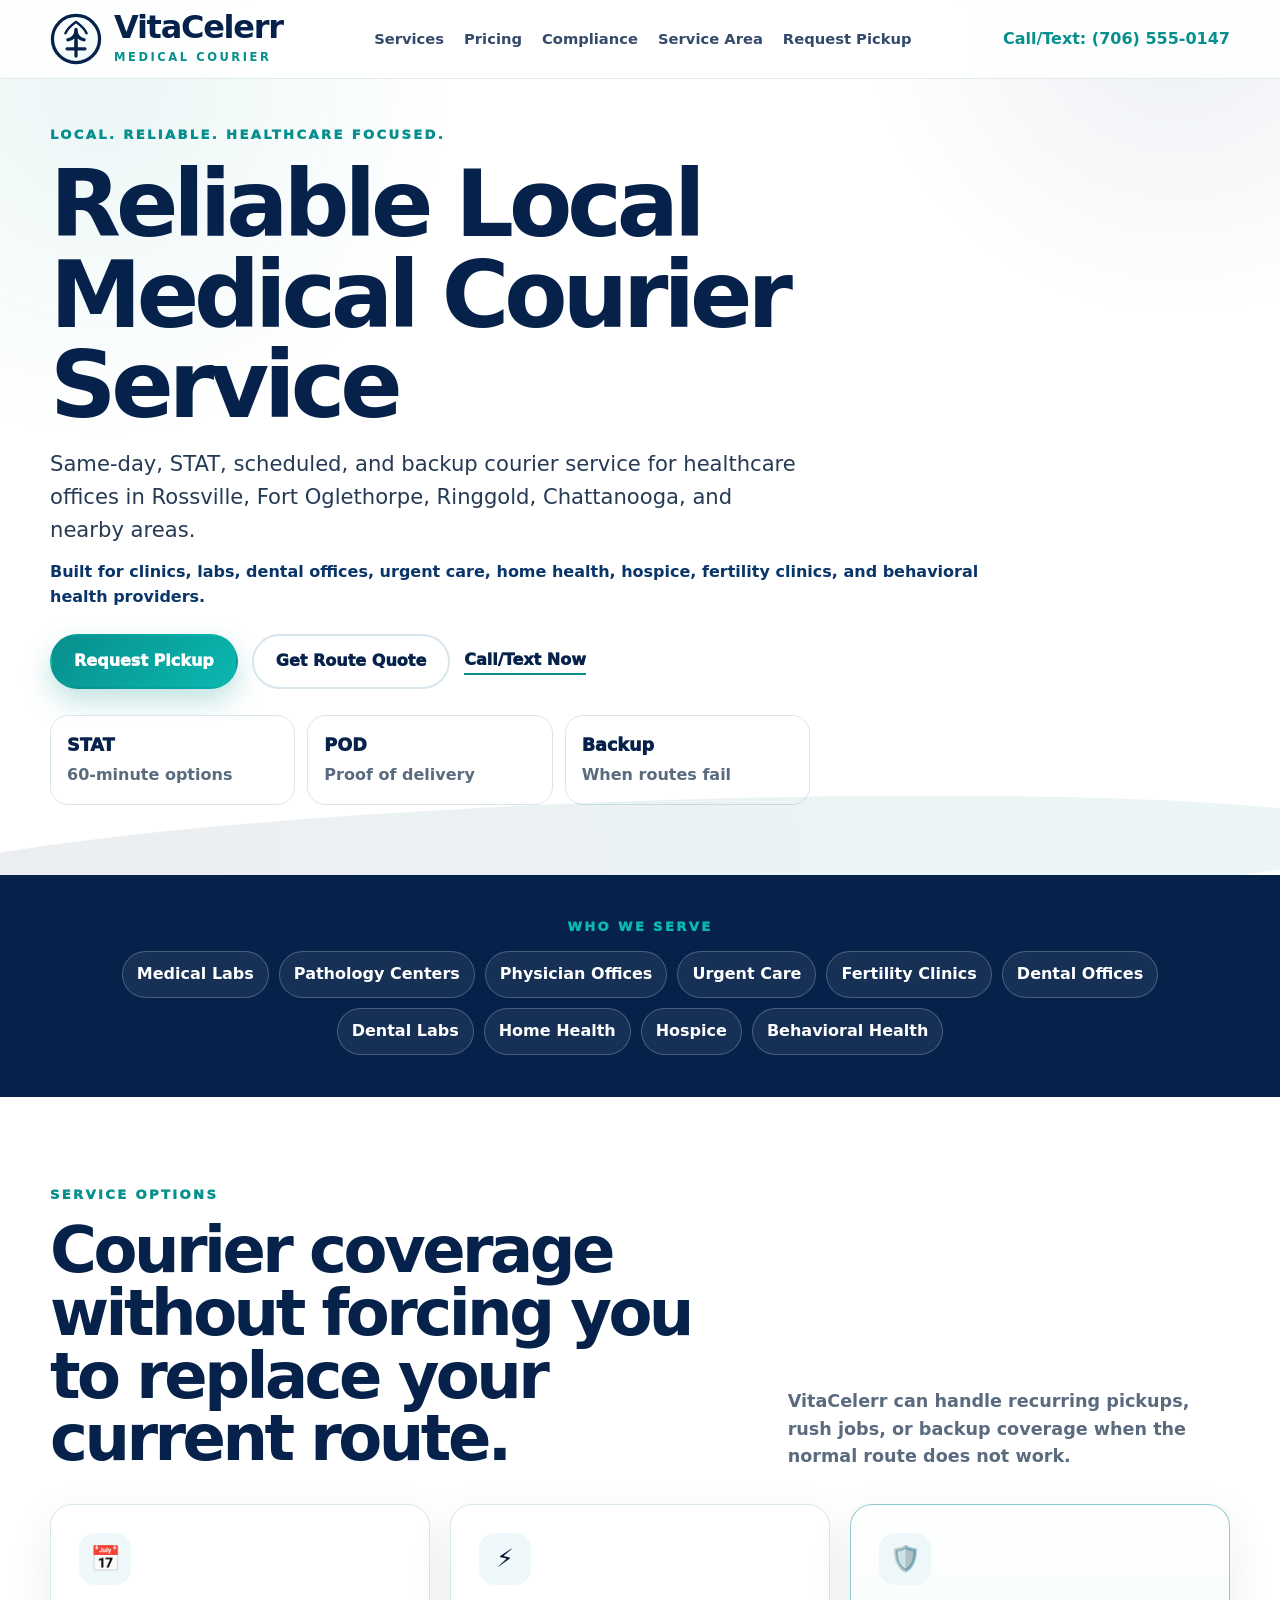
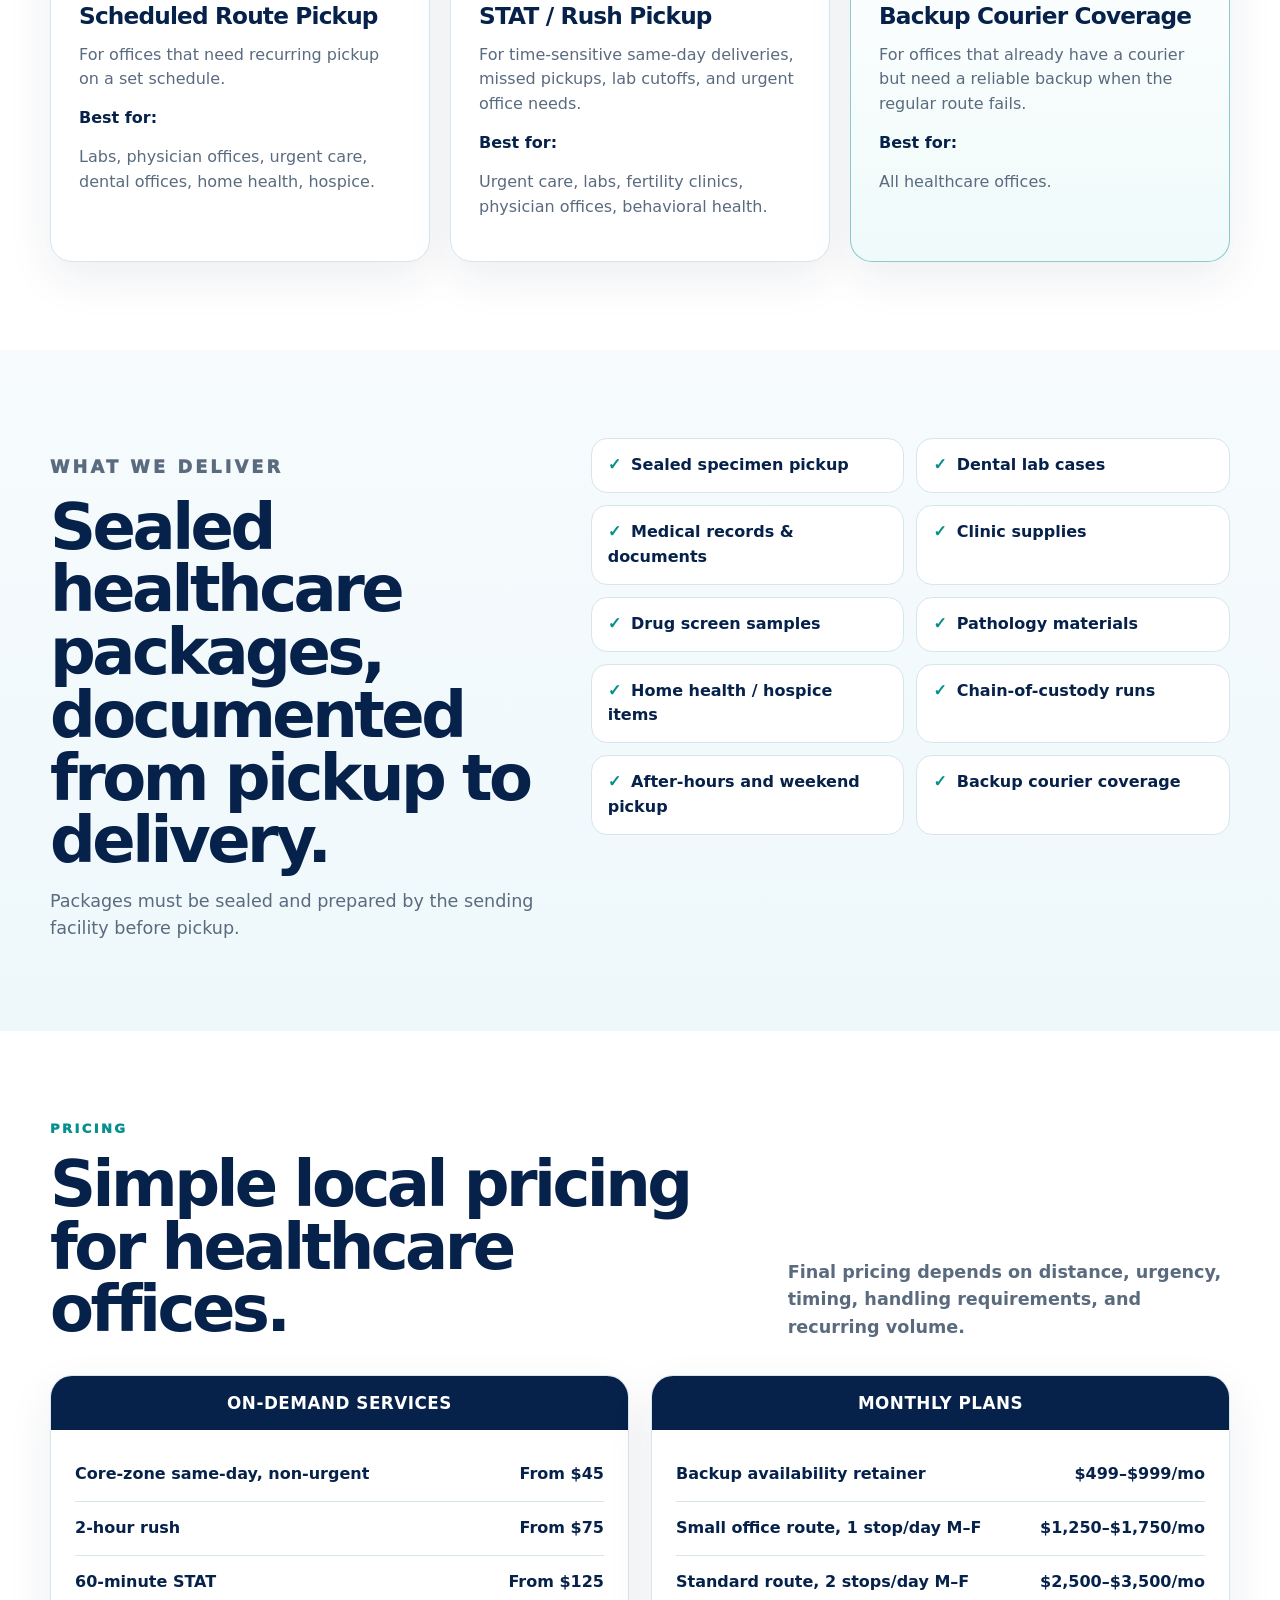
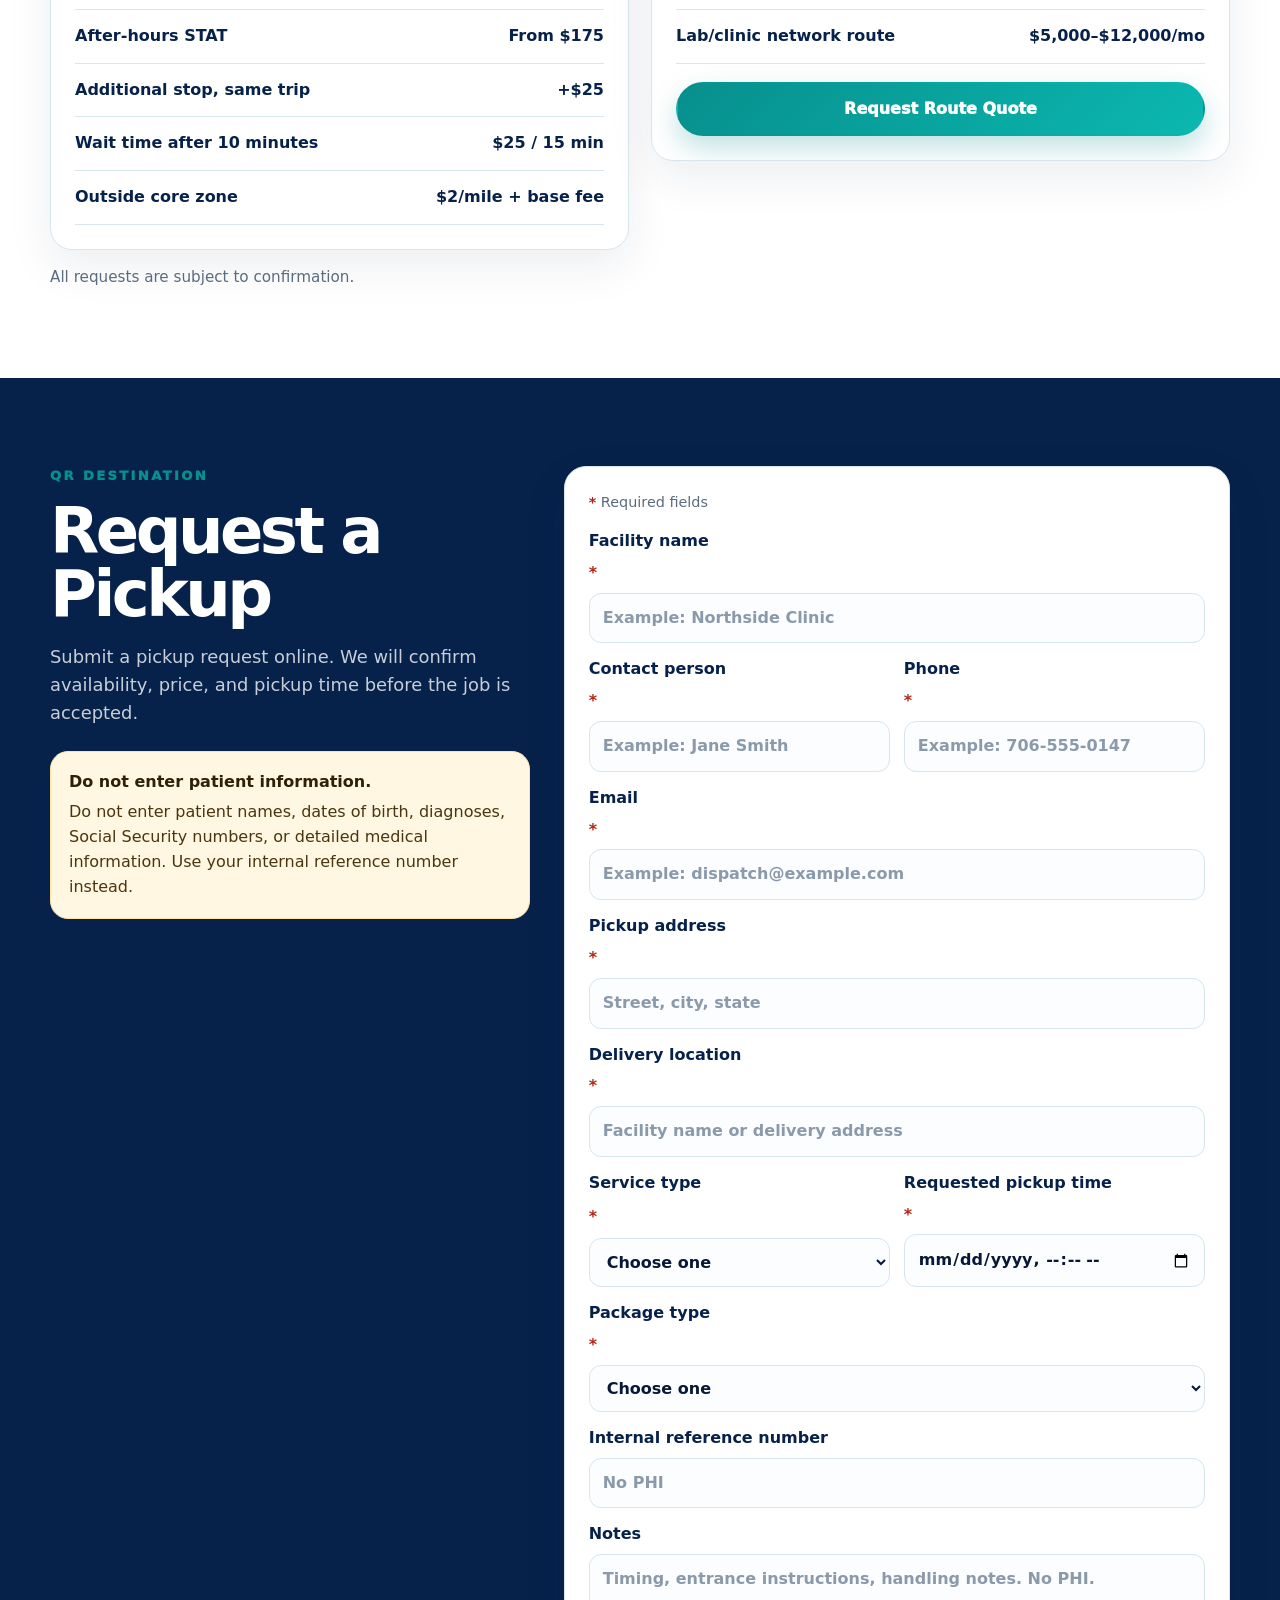
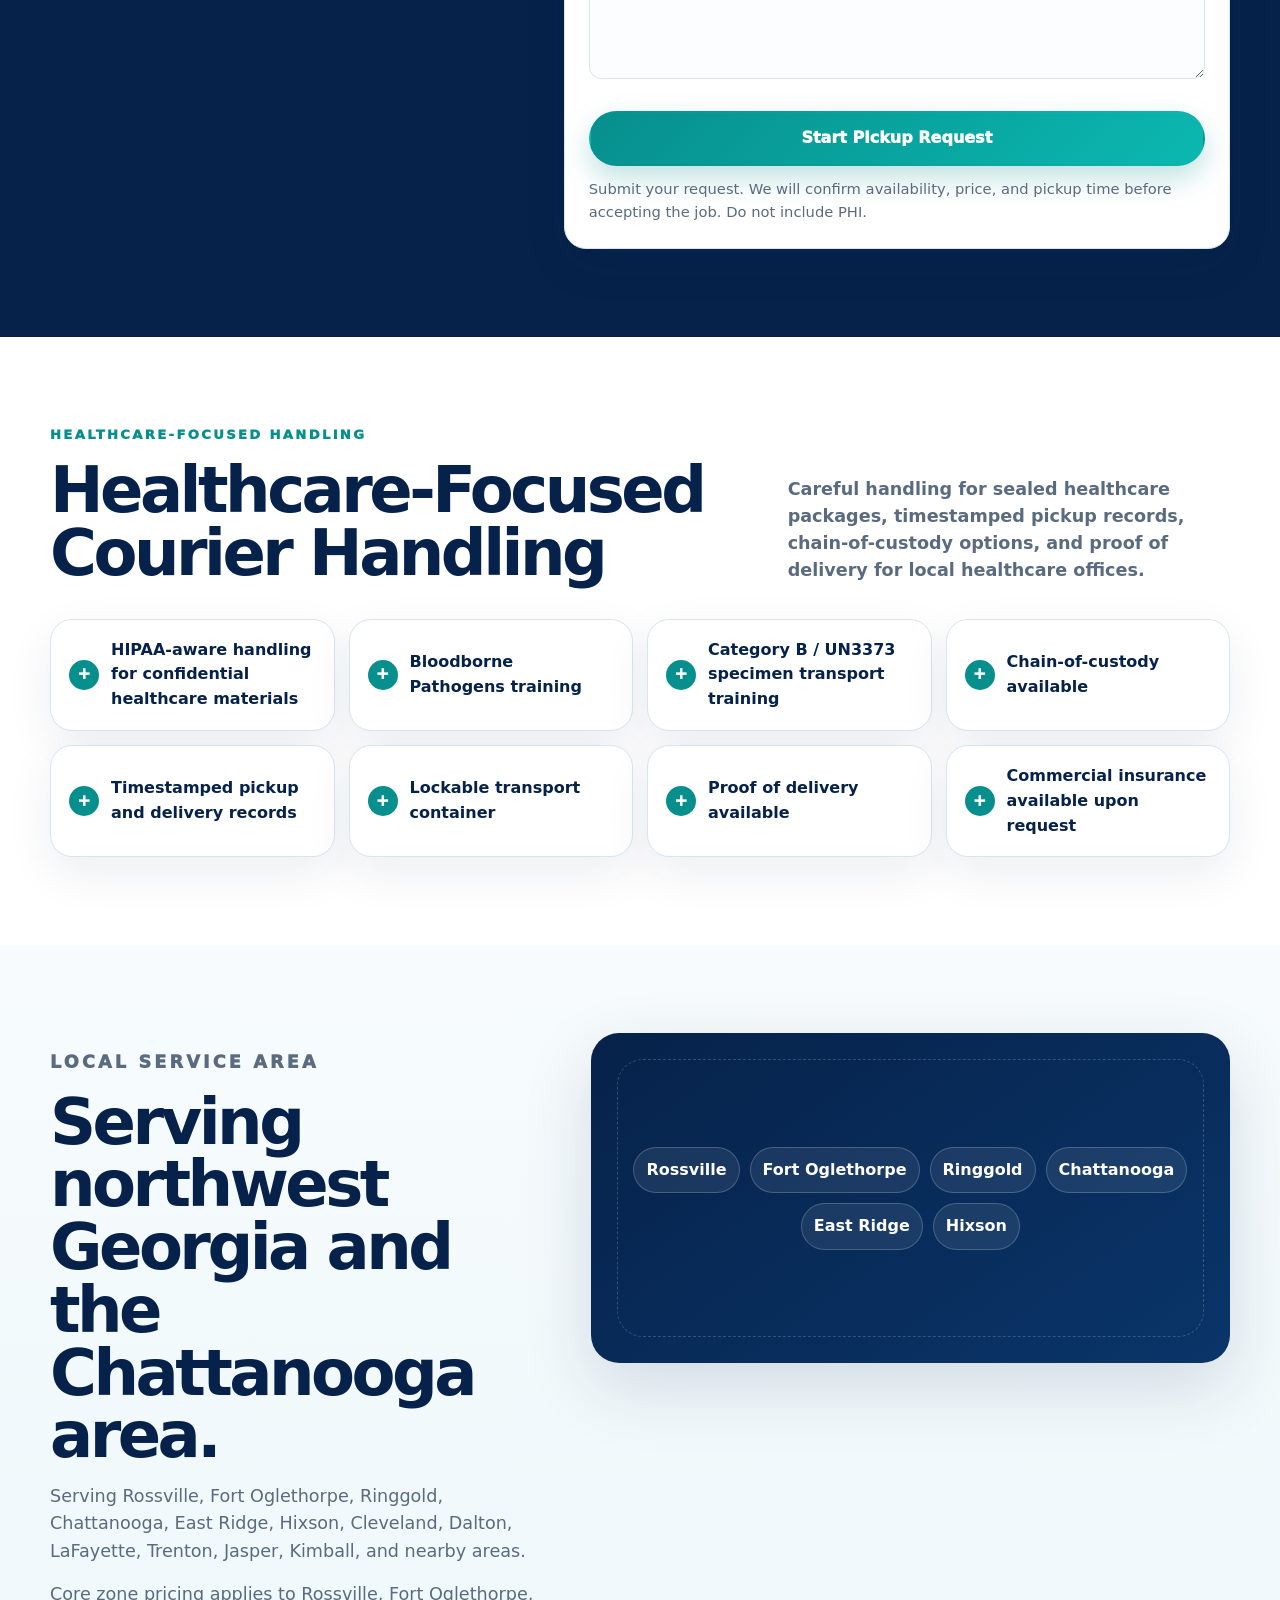
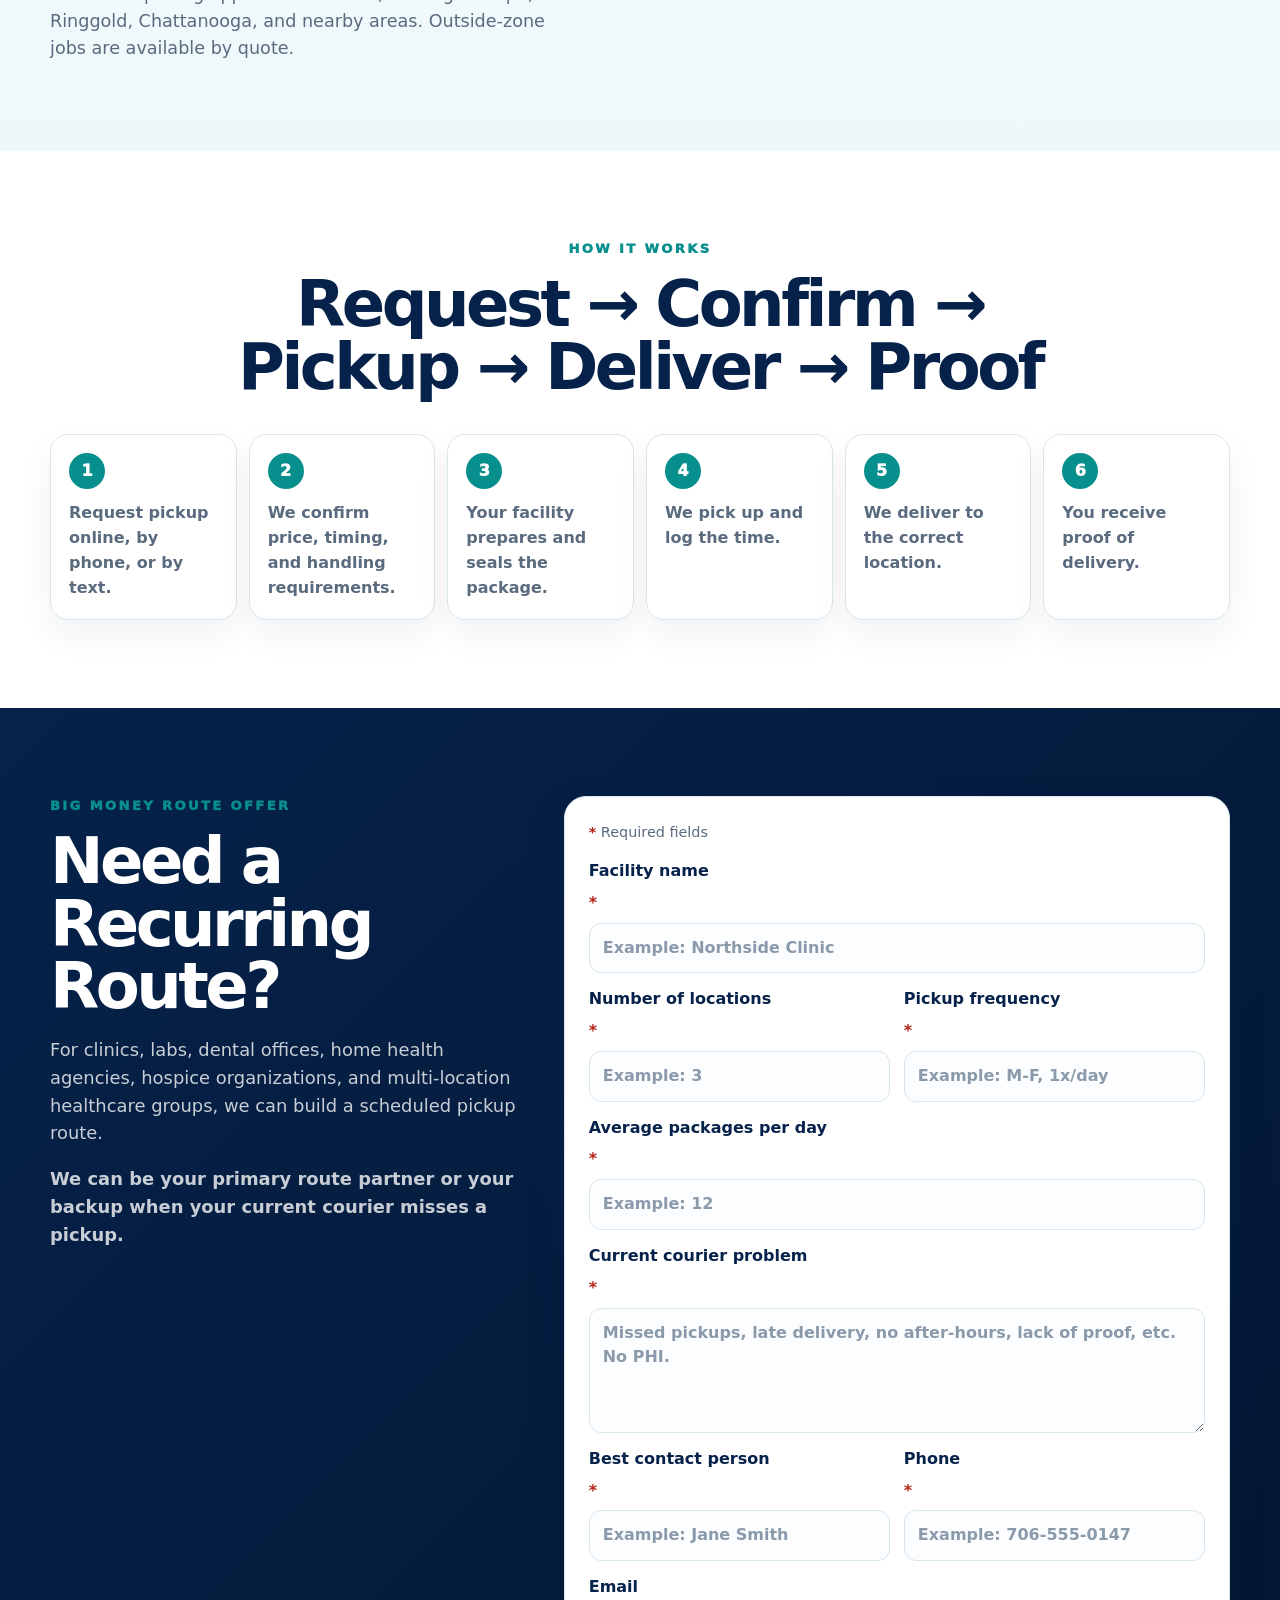
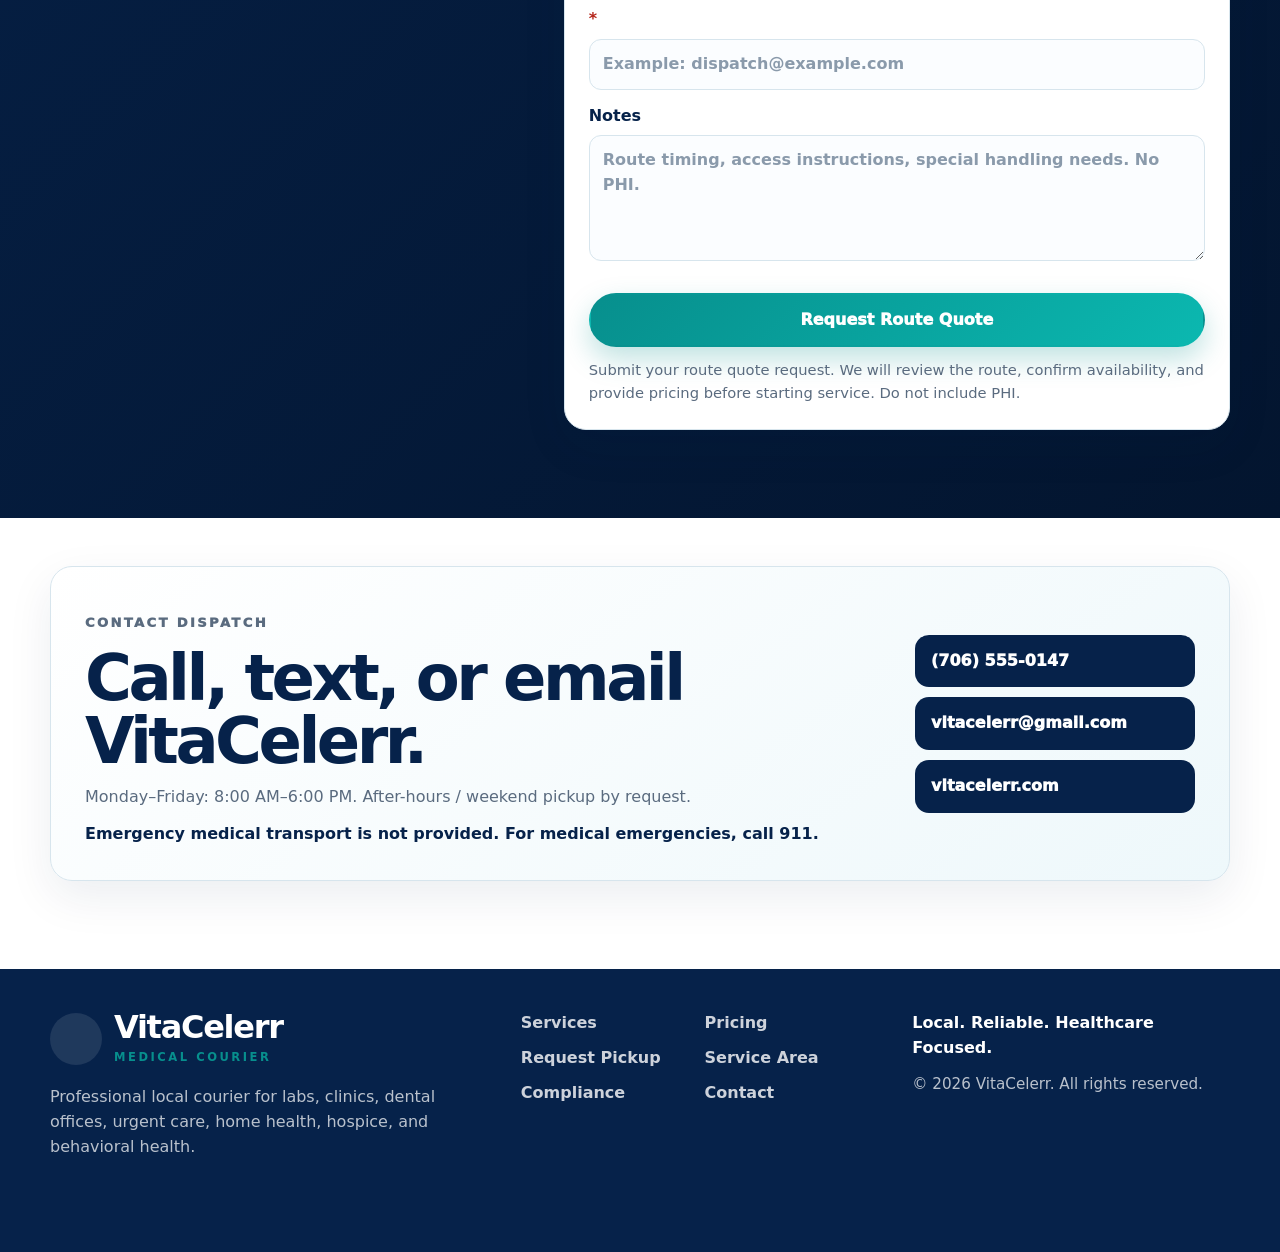
==== commit 23fcbd2a: "fix: route quote validate input" ====
--- a/index.html
+++ b/index.html
@@ -1,60 +1,30 @@
-<!doctype html>
+<!DOCTYPE html>
 <html lang="en">
   <head>
     <meta charset="utf-8" />
     <meta name="viewport" content="width=device-width, initial-scale=1" />
     <title>VitaCelerr Medical Courier | Local Healthcare Courier Service</title>
-    <meta
-      name="description"
-      content="Same-day, STAT, scheduled, and backup medical courier service for clinics, labs, dental offices, urgent care, home health, hospice, and behavioral health providers."
-    />
+    <meta name="description"
+          content="Same-day, STAT, scheduled, and backup medical courier service for clinics, labs, dental offices, urgent care, home health, hospice, and behavioral health providers." />
     <meta name="theme-color" content="#06224a" />
     <meta property="og:title" content="VitaCelerr Medical Courier" />
-    <meta
-      property="og:description"
-      content="Reliable local medical courier service. Request pickup or get a recurring route quote."
-    />
+    <meta property="og:description"
+          content="Reliable local medical courier service. Request pickup or get a recurring route quote." />
     <meta property="og:type" content="website" />
     <link rel="preload" href="styles.css" as="style" />
     <link rel="stylesheet" href="styles.css" />
   </head>
   <body>
     <a class="skip-link" href="#main">Skip to content</a>
-
     <header class="site-header" data-elevate>
       <div class="container header-inner">
         <a class="brand" href="#hero" aria-label="VitaCelerr home">
           <span class="brand-mark" aria-hidden="true">
             <svg viewBox="0 0 64 64" role="img">
-              <circle
-                cx="32"
-                cy="32"
-                r="29"
-                fill="none"
-                stroke="currentColor"
-                stroke-width="4"
-              />
-              <path
-                d="M32 43V20M22 33c6-1 10-5 10-13M42 33c-6-1-10-5-10-13"
-                fill="none"
-                stroke="currentColor"
-                stroke-width="4"
-                stroke-linecap="round"
-              />
-              <path
-                d="M21 44h22M32 35v18"
-                fill="none"
-                stroke="currentColor"
-                stroke-width="4"
-                stroke-linecap="round"
-              />
-              <path
-                d="M19 25c3-7 9-11 13-14 4 3 10 7 13 14"
-                fill="none"
-                stroke="currentColor"
-                stroke-width="3"
-                stroke-linecap="round"
-              />
+              <circle cx="32" cy="32" r="29" fill="none" stroke="currentColor" stroke-width="4" />
+              <path d="M32 43V20M22 33c6-1 10-5 10-13M42 33c-6-1-10-5-10-13" fill="none" stroke="currentColor" stroke-width="4" stroke-linecap="round" />
+              <path d="M21 44h22M32 35v18" fill="none" stroke="currentColor" stroke-width="4" stroke-linecap="round" />
+              <path d="M19 25c3-7 9-11 13-14 4 3 10 7 13 14" fill="none" stroke="currentColor" stroke-width="3" stroke-linecap="round" />
             </svg>
           </span>
           <span>
@@ -62,16 +32,10 @@
             <small>Medical Courier</small>
           </span>
         </a>
-
-        <button
-          class="menu-button"
-          type="button"
-          aria-expanded="false"
-          aria-controls="site-nav"
-        >
-          Menu
-        </button>
-
+        <button class="menu-button"
+                type="button"
+                aria-expanded="false"
+                aria-controls="site-nav">Menu</button>
         <nav id="site-nav" class="site-nav" aria-label="Primary navigation">
           <a href="#services">Services</a>
           <a href="#pricing">Pricing</a>
@@ -79,59 +43,52 @@
           <a href="#area">Service Area</a>
           <a href="#request-pickup">Request Pickup</a>
         </nav>
-
-        <a class="header-call" href="tel:+17065550147"
-          >Call/Text: (706) 555-0147</a
-        >
+        <a class="header-call" href="tel:+17065550147">Call/Text: (706) 555-0147</a>
       </div>
     </header>
-
     <main id="main">
       <section id="hero" class="hero">
         <div class="container hero-grid">
           <div class="hero-copy reveal">
             <p class="eyebrow">Local. Reliable. Healthcare focused.</p>
             <h1>Reliable Local Medical Courier Service</h1>
-
             <p class="hero-lede">
               Same-day, STAT, scheduled, and backup courier service for
               healthcare offices in Rossville, Fort Oglethorpe, Ringgold,
               Chattanooga, and nearby areas.
             </p>
-
             <p class="trust-line">
               Built for clinics, labs, dental offices, urgent care, home health,
               hospice, fertility clinics, and behavioral health providers.
             </p>
-
             <div class="hero-actions" aria-label="Primary actions">
-              <a class="button button-primary" href="#request-pickup"
-                >Request Pickup</a
-              >
-              <a class="button button-secondary" href="#route-quote"
-                >Get Route Quote</a
-              >
+              <a class="button button-primary" href="#request-pickup">Request Pickup</a>
+              <a class="button button-secondary" href="#route-quote">Get Route Quote</a>
               <a class="text-link" href="tel:+17065550147">Call/Text Now</a>
             </div>
-
             <dl class="hero-stats" aria-label="Service promises">
               <div>
                 <dt>STAT</dt>
-                <dd>60-minute options</dd>
+                <dd>
+                  60-minute options
+                </dd>
               </div>
               <div>
                 <dt>POD</dt>
-                <dd>Proof of delivery</dd>
+                <dd>
+                  Proof of delivery
+                </dd>
               </div>
               <div>
                 <dt>Backup</dt>
-                <dd>When routes fail</dd>
+                <dd>
+                  When routes fail
+                </dd>
               </div>
             </dl>
           </div>
         </div>
       </section>
-
       <section class="section-pad service-strip" aria-label="Who we serve">
         <div class="container">
           <p class="eyebrow centered">Who we serve</p>
@@ -149,7 +106,6 @@
           </div>
         </div>
       </section>
-
       <section id="services" class="section-pad">
         <div class="container split-heading reveal">
           <div>
@@ -164,7 +120,6 @@
             coverage when the normal route does not work.
           </p>
         </div>
-
         <div class="container cards-three">
           <article class="service-card reveal">
             <span class="icon">📅</span>
@@ -201,14 +156,11 @@
           </article>
         </div>
       </section>
-
       <section class="section-pad muted-section">
         <div class="container deliver-grid">
           <div class="reveal">
             <p class="eyebrow">What we deliver</p>
-            <h2>
-              Sealed healthcare packages, documented from pickup to delivery.
-            </h2>
+            <h2>Sealed healthcare packages, documented from pickup to delivery.</h2>
             <p>
               Packages must be sealed and prepared by the sending facility
               before pickup.
@@ -228,7 +180,6 @@
           </ul>
         </div>
       </section>
-
       <section id="pricing" class="section-pad pricing-section">
         <div class="container split-heading reveal">
           <div>
@@ -240,13 +191,11 @@
             requirements, and recurring volume.
           </p>
         </div>
-
         <div class="container pricing-grid">
           <article class="pricing-card reveal">
             <h3>On-Demand Services</h3>
             <div class="price-row">
-              <span>Core-zone same-day, non-urgent</span
-              ><strong>From $45</strong>
+              <span>Core-zone same-day, non-urgent</span><strong>From $45</strong>
             </div>
             <div class="price-row">
               <span>2-hour rush</span><strong>From $75</strong>
@@ -261,42 +210,31 @@
               <span>Additional stop, same trip</span><strong>+$25</strong>
             </div>
             <div class="price-row">
-              <span>Wait time after 10 minutes</span
-              ><strong>$25 / 15 min</strong>
+              <span>Wait time after 10 minutes</span><strong>$25 / 15 min</strong>
             </div>
             <div class="price-row">
               <span>Outside core zone</span><strong>$2/mile + base fee</strong>
             </div>
           </article>
-
           <article class="pricing-card reveal delay-1">
             <h3>Monthly Plans</h3>
             <div class="price-row">
-              <span>Backup availability retainer</span
-              ><strong>$499–$999/mo</strong>
-            </div>
-            <div class="price-row">
-              <span>Small office route, 1 stop/day M–F</span
-              ><strong>$1,250–$1,750/mo</strong>
-            </div>
-            <div class="price-row">
-              <span>Standard route, 2 stops/day M–F</span
-              ><strong>$2,500–$3,500/mo</strong>
-            </div>
-            <div class="price-row">
-              <span>Lab/clinic network route</span
-              ><strong>$5,000–$12,000/mo</strong>
-            </div>
-            <a class="button button-primary full" href="#route-quote"
-              >Request Route Quote</a
-            >
+              <span>Backup availability retainer</span><strong>$499–$999/mo</strong>
+            </div>
+            <div class="price-row">
+              <span>Small office route, 1 stop/day M–F</span><strong>$1,250–$1,750/mo</strong>
+            </div>
+            <div class="price-row">
+              <span>Standard route, 2 stops/day M–F</span><strong>$2,500–$3,500/mo</strong>
+            </div>
+            <div class="price-row">
+              <span>Lab/clinic network route</span><strong>$5,000–$12,000/mo</strong>
+            </div>
+            <a class="button button-primary full" href="#route-quote">Request Route Quote</a>
           </article>
         </div>
-        <p class="container fine-print">
-          All requests are subject to confirmation.
-        </p>
-      </section>
-
+        <p class="container fine-print">All requests are subject to confirmation.</p>
+      </section>
       <section id="request-pickup" class="section-pad form-section">
         <div class="container form-grid">
           <div class="form-copy reveal">
@@ -308,203 +246,139 @@
             </p>
             <div class="warning-box">
               <strong>Do not enter patient information.</strong>
-              <span
-                >Do not enter patient names, dates of birth, diagnoses, Social
+              <span>Do not enter patient names, dates of birth, diagnoses, Social
                 Security numbers, or detailed medical information. Use your
-                internal reference number instead.</span
-              >
-            </div>
-          </div>
-
-          <form
-            class="lead-form reveal delay-1"
-            name="pickup-request"
-            action="https://api.web3forms.com/submit"
-            method="POST"
-          >
-            <input
-              type="hidden"
-              name="access_key"
-              value="1e480416-77a6-40cb-91b6-45ab073dc477"
-            />
+              internal reference number instead.</span>
+            </div>
+          </div>
+          <form class="lead-form reveal delay-1"
+                name="pickup-request"
+                action="https://api.web3forms.com/submit"
+                method="POST">
+            <input type="hidden"
+                   name="access_key"
+                   value="1e480416-77a6-40cb-91b6-45ab073dc477" />
             <input type="hidden" name="form_type" value="Pickup Request" />
-            <input
-              type="hidden"
-              name="subject"
-              value="New VitaCelerr Pickup Request"
-            />
+            <input type="hidden" name="subject" value="New VitaCelerr Pickup Request" />
             <input type="hidden" name="from_name" value="VitaCelerr Website" />
-
             <!-- Spam trap. Leave hidden. -->
-            <input
-              type="checkbox"
-              name="botcheck"
-              style="display: none"
-              tabindex="-1"
-              autocomplete="off"
-            />
-
+            <input type="checkbox"
+                   name="botcheck"
+                   style="display: none"
+                   tabindex="-1"
+                   autocomplete="off" />
             <p class="form-required-note">
               <span aria-hidden="true">*</span> Required fields
             </p>
-
             <label>
               Facility name <span aria-hidden="true">*</span>
-              <input
-                required
-                name="facility_name"
-                autocomplete="organization"
-                minlength="2"
-                maxlength="100"
-                placeholder="Example: Northside Clinic"
-                title="Enter the facility name."
-              />
-            </label>
-
+              <input required
+                     name="facility_name"
+                     autocomplete="organization"
+                     minlength="2"
+                     maxlength="100"
+                     placeholder="Example: Northside Clinic"
+                     title="Enter the facility name." />
+            </label>
             <div class="form-pair">
               <label>
                 Contact person <span aria-hidden="true">*</span>
-                <input
-                  required
-                  name="contact_person"
-                  autocomplete="name"
-                  minlength="2"
-                  maxlength="80"
-                  placeholder="Example: Jane Smith"
-                  title="Enter the contact person's name."
-                />
-              </label>
-
+                <input required
+                       name="contact_person"
+                       autocomplete="name"
+                       minlength="2"
+                       maxlength="80"
+                       placeholder="Example: Jane Smith"
+                       title="Enter the contact person's name." />
+              </label>
               <label>
                 Phone <span aria-hidden="true">*</span>
-                <input
-                  required
-                  name="phone"
-                  type="tel"
-                  autocomplete="tel"
-                  inputmode="tel"
-                  pattern="[0-9()+\-\s.]{7,}"
-                  placeholder="Example: 706-555-0147"
-                  title="Enter a valid phone number."
-                />
-              </label>
-            </div>
-
+                <input required
+                       name="phone"
+                       type="tel"
+                       autocomplete="tel"
+                       inputmode="tel"
+                       pattern="[0-9()+\-\s.]{7,}"
+                       placeholder="Example: 706-555-0147"
+                       title="Enter a valid phone number." />
+              </label>
+            </div>
             <label>
               Email <span aria-hidden="true">*</span>
-              <input
-                required
-                name="email"
-                type="email"
-                autocomplete="email"
-                placeholder="Example: dispatch@example.com"
-                title="Enter a valid email address."
-              />
-            </label>
-
+              <input required
+                     name="email"
+                     type="email"
+                     autocomplete="email"
+                     placeholder="Example: dispatch@example.com"
+                     title="Enter a valid email address." />
+            </label>
             <label>
               Pickup address <span aria-hidden="true">*</span>
-              <input
-                required
-                name="pickup_address"
-                autocomplete="street-address"
-                minlength="5"
-                maxlength="160"
-                placeholder="Street, city, state"
-                title="Enter the full pickup address."
-              />
-            </label>
-
+              <input required
+                     name="pickup_address"
+                     autocomplete="street-address"
+                     minlength="5"
+                     maxlength="160"
+                     placeholder="Street, city, state"
+                     title="Enter the full pickup address." />
+            </label>
             <label>
               Delivery location <span aria-hidden="true">*</span>
-              <input
-                required
-                name="delivery_location"
-                minlength="2"
-                maxlength="160"
-                placeholder="Facility name or delivery address"
-                title="Enter the delivery location."
-              />
-            </label>
-
+              <input required
+                     name="delivery_location"
+                     minlength="2"
+                     maxlength="160"
+                     placeholder="Facility name or delivery address"
+                     title="Enter the delivery location." />
+            </label>
             <div class="form-pair">
               <label>
                 Service type <span aria-hidden="true">*</span>
-                <select
-                  required
-                  name="service_type"
-                  title="Choose a service type."
-                >
+                <select required name="service_type" title="Choose a service type.">
                   <option value="" selected disabled>Choose one</option>
-                  <option value="Same-day non-urgent">
-                    Same-day non-urgent
-                  </option>
+                  <option value="Same-day non-urgent">Same-day non-urgent</option>
                   <option value="2-hour rush">2-hour rush</option>
                   <option value="60-minute STAT">60-minute STAT</option>
                   <option value="After-hours STAT">After-hours STAT</option>
-                  <option value="Backup courier coverage">
-                    Backup courier coverage
-                  </option>
+                  <option value="Backup courier coverage">Backup courier coverage</option>
                 </select>
               </label>
-
               <label>
                 Requested pickup time <span aria-hidden="true">*</span>
-                <input
-                  required
-                  name="requested_time"
-                  type="datetime-local"
-                  title="Choose the requested pickup date and time."
-                />
-              </label>
-            </div>
-
+                <input required
+                       name="requested_time"
+                       type="datetime-local"
+                       title="Choose the requested pickup date and time." />
+              </label>
+            </div>
             <label>
               Package type <span aria-hidden="true">*</span>
-              <select
-                required
-                name="package_type"
-                title="Choose a package type."
-              >
+              <select required name="package_type" title="Choose a package type.">
                 <option value="" selected disabled>Choose one</option>
                 <option value="Sealed specimen">Sealed specimen</option>
                 <option value="Dental lab case">Dental lab case</option>
-                <option value="Medical records/documents">
-                  Medical records/documents
-                </option>
+                <option value="Medical records/documents">Medical records/documents</option>
                 <option value="Clinic supplies">Clinic supplies</option>
                 <option value="Drug screen sample">Drug screen sample</option>
-                <option value="Other sealed healthcare package">
-                  Other sealed healthcare package
-                </option>
+                <option value="Other sealed healthcare package">Other sealed healthcare package</option>
               </select>
             </label>
-
             <label>
               Internal reference number
-              <input
-                name="internal_reference"
-                maxlength="80"
-                placeholder="No PHI"
-                title="Use your internal reference number only. Do not enter PHI."
-              />
-            </label>
-
+              <input name="internal_reference"
+                     maxlength="80"
+                     placeholder="No PHI"
+                     title="Use your internal reference number only. Do not enter PHI." />
+            </label>
             <label>
               Notes
-              <textarea
-                name="notes"
-                rows="4"
-                maxlength="600"
-                placeholder="Timing, entrance instructions, handling notes. No PHI."
-                title="Do not enter patient names, DOB, diagnosis, SSN, or medical details."
-              ></textarea>
-            </label>
-
-            <button class="button button-primary full" type="submit">
-              Start Pickup Request
-            </button>
-
+              <textarea name="notes"
+                        rows="4"
+                        maxlength="600"
+                        placeholder="Timing, entrance instructions, handling notes. No PHI."
+                        title="Do not enter patient names, DOB, diagnosis, SSN, or medical details."></textarea>
+            </label>
+            <button class="button button-primary full" type="submit">Start Pickup Request</button>
             <p class="form-note">
               Submit your request. We will confirm availability, price, and
               pickup time before accepting the job. Do not include PHI.
@@ -512,7 +386,6 @@
           </form>
         </div>
       </section>
-
       <section id="compliance" class="section-pad compliance-section">
         <div class="container split-heading reveal">
           <div>
@@ -525,29 +398,17 @@
             healthcare offices.
           </p>
         </div>
-
         <div class="container compliance-grid">
-          <div class="compliance-card reveal">
-            HIPAA-aware handling for confidential healthcare materials
-          </div>
-          <div class="compliance-card reveal">
-            Bloodborne Pathogens training
-          </div>
-          <div class="compliance-card reveal">
-            Category B / UN3373 specimen transport training
-          </div>
+          <div class="compliance-card reveal">HIPAA-aware handling for confidential healthcare materials</div>
+          <div class="compliance-card reveal">Bloodborne Pathogens training</div>
+          <div class="compliance-card reveal">Category B / UN3373 specimen transport training</div>
           <div class="compliance-card reveal">Chain-of-custody available</div>
-          <div class="compliance-card reveal">
-            Timestamped pickup and delivery records
-          </div>
+          <div class="compliance-card reveal">Timestamped pickup and delivery records</div>
           <div class="compliance-card reveal">Lockable transport container</div>
           <div class="compliance-card reveal">Proof of delivery available</div>
-          <div class="compliance-card reveal">
-            Commercial insurance available upon request
-          </div>
-        </div>
-      </section>
-
+          <div class="compliance-card reveal">Commercial insurance available upon request</div>
+        </div>
+      </section>
       <section id="area" class="section-pad muted-section">
         <div class="container area-grid">
           <div class="reveal">
@@ -565,13 +426,10 @@
             </p>
           </div>
           <div class="map-card reveal delay-1" aria-hidden="true">
-            <span>Rossville</span><span>Fort Oglethorpe</span
-            ><span>Ringgold</span><span>Chattanooga</span><span>East Ridge</span
-            ><span>Hixson</span>
-          </div>
-        </div>
-      </section>
-
+            <span>Rossville</span><span>Fort Oglethorpe</span><span>Ringgold</span><span>Chattanooga</span><span>East Ridge</span><span>Hixson</span>
+          </div>
+        </div>
+      </section>
       <section class="section-pad process-section">
         <div class="container">
           <div class="centered-heading reveal">
@@ -579,18 +437,27 @@
             <h2>Request → Confirm → Pickup → Deliver → Proof</h2>
           </div>
           <ol class="process-list reveal delay-1">
-            <li><span>1</span>Request pickup online, by phone, or by text.</li>
+            <li>
+              <span>1</span>Request pickup online, by phone, or by text.
+            </li>
             <li>
               <span>2</span>We confirm price, timing, and handling requirements.
             </li>
-            <li><span>3</span>Your facility prepares and seals the package.</li>
-            <li><span>4</span>We pick up and log the time.</li>
-            <li><span>5</span>We deliver to the correct location.</li>
-            <li><span>6</span>You receive proof of delivery.</li>
+            <li>
+              <span>3</span>Your facility prepares and seals the package.
+            </li>
+            <li>
+              <span>4</span>We pick up and log the time.
+            </li>
+            <li>
+              <span>5</span>We deliver to the correct location.
+            </li>
+            <li>
+              <span>6</span>You receive proof of delivery.
+            </li>
           </ol>
         </div>
       </section>
-
       <section id="route-quote" class="section-pad cta-section">
         <div class="container form-grid">
           <div class="form-copy reveal">
@@ -606,62 +473,129 @@
               current courier misses a pickup.
             </p>
           </div>
-          <form
-            class="lead-form reveal delay-1"
-            name="route-quote"
-            data-email-target="dispatch@vitacelerr.com"
-          >
+          <form class="lead-form reveal delay-1"
+                name="route-quote"
+                action="https://api.web3forms.com/submit"
+                method="POST">
+            <input type="hidden"
+                   name="access_key"
+                   value="1e480416-77a6-40cb-91b6-45ab073dc477" />
             <input type="hidden" name="form_type" value="Route Quote" />
-            <label
-              >Facility name
-              <input required name="facility_name" autocomplete="organization"
-            /></label>
+            <input type="hidden"
+                   name="subject"
+                   value="New VitaCelerr Route Quote Request" />
+            <input type="hidden" name="from_name" value="VitaCelerr Website" />
+            <!-- Spam trap. Leave hidden. -->
+            <input type="checkbox"
+                   name="botcheck"
+                   style="display: none"
+                   tabindex="-1"
+                   autocomplete="off" />
+            <p class="form-required-note">
+              <span aria-hidden="true">*</span> Required fields
+            </p>
+            <label>
+              Facility name <span aria-hidden="true">*</span>
+              <input required
+                     name="facility_name"
+                     autocomplete="organization"
+                     minlength="2"
+                     maxlength="100"
+                     placeholder="Example: Northside Clinic"
+                     title="Enter the facility name." />
+            </label>
             <div class="form-pair">
-              <label
-                >Number of locations
-                <input required name="locations_count" type="number" min="1"
-              /></label>
-              <label
-                >Pickup frequency
-                <input
-                  required
-                  name="pickup_frequency"
-                  placeholder="Example: M-F, 1x/day"
-              /></label>
-            </div>
-            <label
-              >Average packages per day <input required name="average_packages"
-            /></label>
-            <label
-              >Current courier problem
-              <textarea
-                required
-                name="current_problem"
-                rows="4"
-                placeholder="Missed pickups, late delivery, no after-hours, lack of proof, etc."
-              ></textarea>
+              <label>
+                Number of locations <span aria-hidden="true">*</span>
+                <input required
+                       name="locations_count"
+                       type="number"
+                       min="1"
+                       max="500"
+                       inputmode="numeric"
+                       placeholder="Example: 3"
+                       title="Enter the number of pickup or delivery locations." />
+              </label>
+              <label>
+                Pickup frequency <span aria-hidden="true">*</span>
+                <input required
+                       name="pickup_frequency"
+                       minlength="2"
+                       maxlength="80"
+                       placeholder="Example: M-F, 1x/day"
+                       title="Enter how often pickups are needed." />
+              </label>
+            </div>
+            <label>
+              Average packages per day <span aria-hidden="true">*</span>
+              <input required
+                     name="average_packages"
+                     type="number"
+                     min="1"
+                     max="1000"
+                     inputmode="numeric"
+                     placeholder="Example: 12"
+                     title="Enter the average number of packages per day." />
+            </label>
+            <label>
+              Current courier problem <span aria-hidden="true">*</span>
+              <textarea required
+                        name="current_problem"
+                        rows="4"
+                        minlength="10"
+                        maxlength="600"
+                        placeholder="Missed pickups, late delivery, no after-hours, lack of proof, etc. No PHI."
+                        title="Describe the courier problem. Do not include PHI."></textarea>
             </label>
             <div class="form-pair">
-              <label
-                >Best contact person
-                <input required name="contact_person" autocomplete="name"
-              /></label>
-              <label
-                >Phone
-                <input required name="phone" type="tel" autocomplete="tel"
-              /></label>
-            </div>
-            <label
-              >Email
-              <input required name="email" type="email" autocomplete="email"
-            /></label>
-            <button class="button button-primary full" type="submit">
-              Request Route Quote
-            </button>
+              <label>
+                Best contact person <span aria-hidden="true">*</span>
+                <input required
+                       name="contact_person"
+                       autocomplete="name"
+                       minlength="2"
+                       maxlength="80"
+                       placeholder="Example: Jane Smith"
+                       title="Enter the best contact person's name." />
+              </label>
+              <label>
+                Phone <span aria-hidden="true">*</span>
+                <input required
+                       name="phone"
+                       type="tel"
+                       autocomplete="tel"
+                       inputmode="tel"
+                       pattern="[0-9()+\-\s.]{7,}"
+                       placeholder="Example: 706-555-0147"
+                       title="Enter a valid phone number." />
+              </label>
+            </div>
+            <label>
+              Email <span aria-hidden="true">*</span>
+              <input required
+                     name="email"
+                     type="email"
+                     autocomplete="email"
+                     placeholder="Example: dispatch@example.com"
+                     title="Enter a valid email address." />
+            </label>
+            <label>
+              Notes
+              <textarea name="notes"
+                        rows="4"
+                        maxlength="600"
+                        placeholder="Route timing, access instructions, special handling needs. No PHI."
+                        title="Do not enter patient names, DOB, diagnosis, SSN, or medical details."></textarea>
+            </label>
+            <button class="button button-primary full" type="submit">Request Route Quote</button>
+            <p class="form-note">
+              Submit your route quote request. We will review the route, confirm
+              availability, and provide pricing before starting service. Do not
+              include PHI.
+            </p>
           </form>
         </div>
       </section>
-
       <section id="contact" class="section-pad contact-section">
         <div class="container contact-card reveal">
           <div>
@@ -684,15 +618,12 @@
         </div>
       </section>
     </main>
-
     <footer class="site-footer">
       <div class="container footer-grid">
         <div>
           <a class="brand footer-brand" href="#hero">
             <span class="brand-mark" aria-hidden="true"></span>
-            <span
-              ><strong>VitaCelerr</strong><small>Medical Courier</small></span
-            >
+            <span><strong>VitaCelerr</strong><small>Medical Courier</small></span>
           </a>
           <p>
             Professional local courier for labs, clinics, dental offices, urgent
@@ -715,12 +646,10 @@
         </div>
       </div>
     </footer>
-
     <div class="sticky-mobile-cta" aria-label="Mobile quick actions">
       <a href="tel:+17065550147">Call/Text</a>
       <a href="#request-pickup">Request Pickup</a>
     </div>
-
     <script src="script.js" defer></script>
   </body>
 </html>
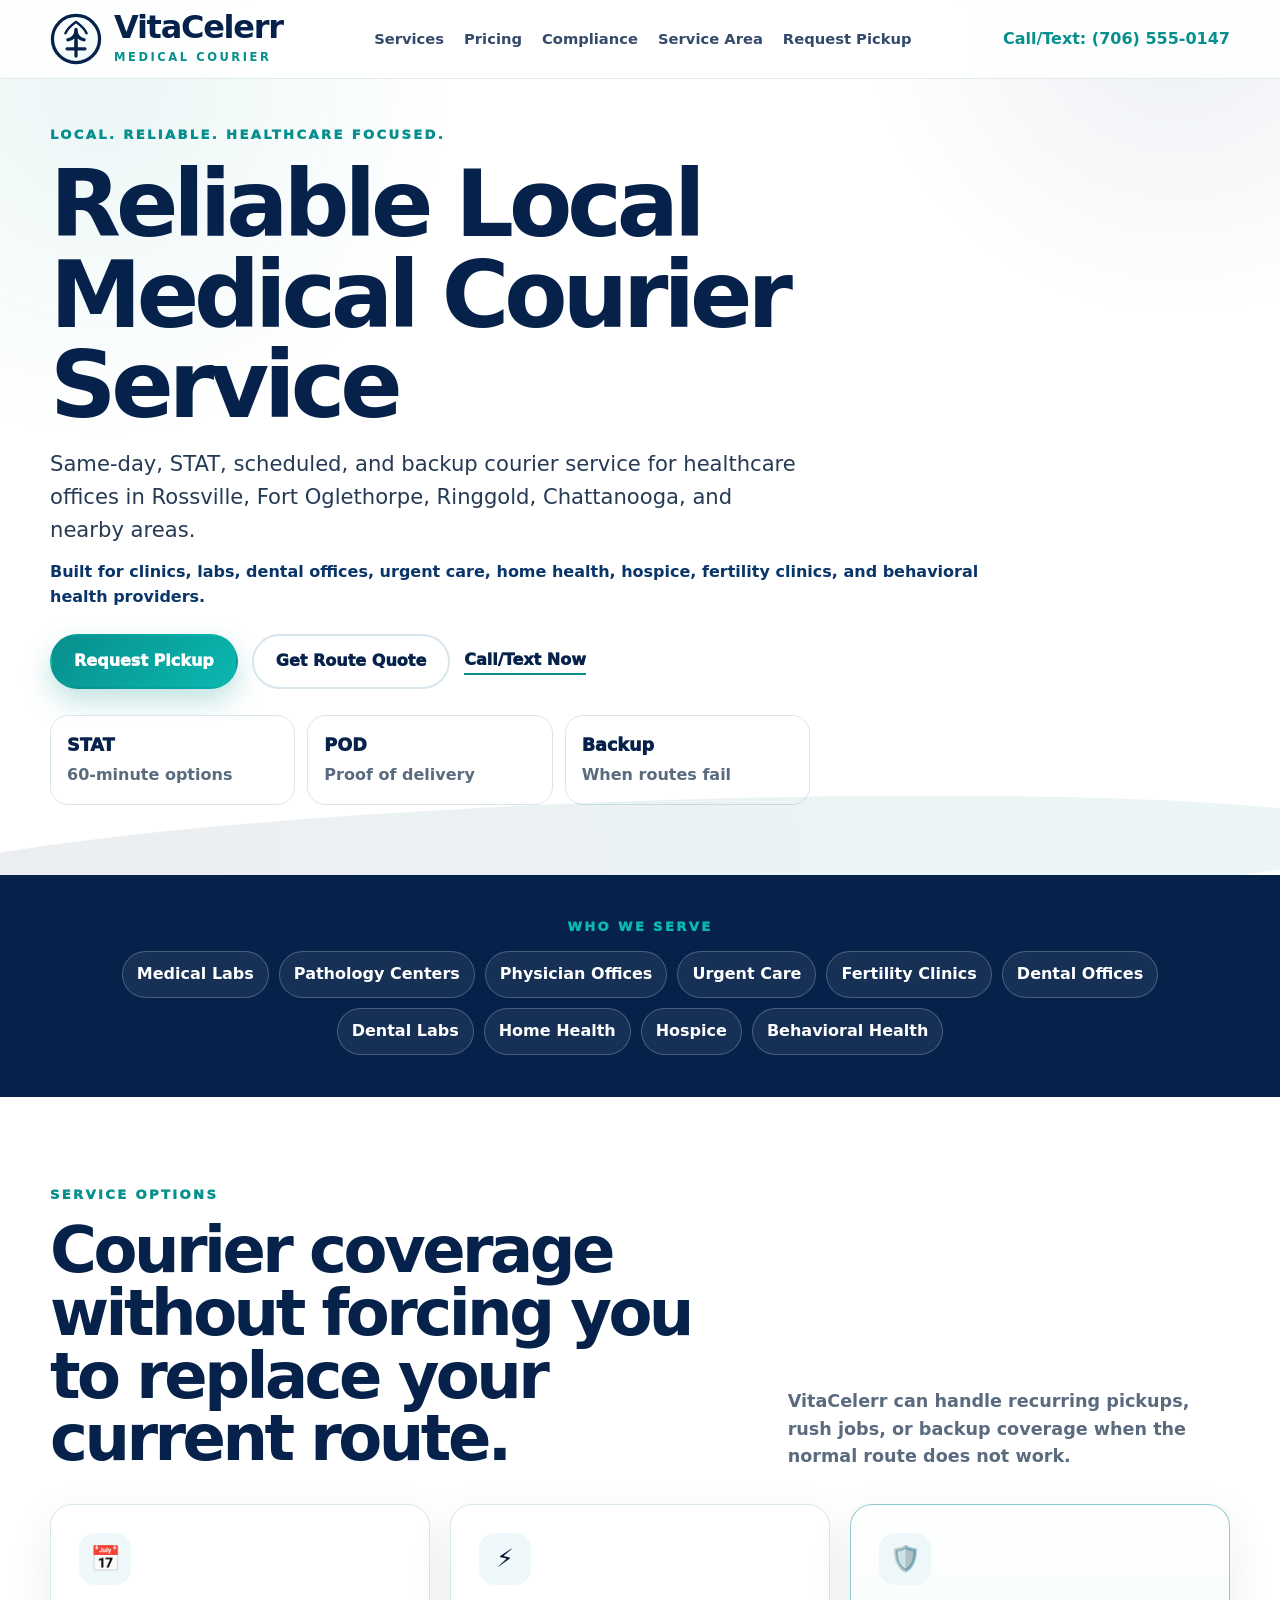
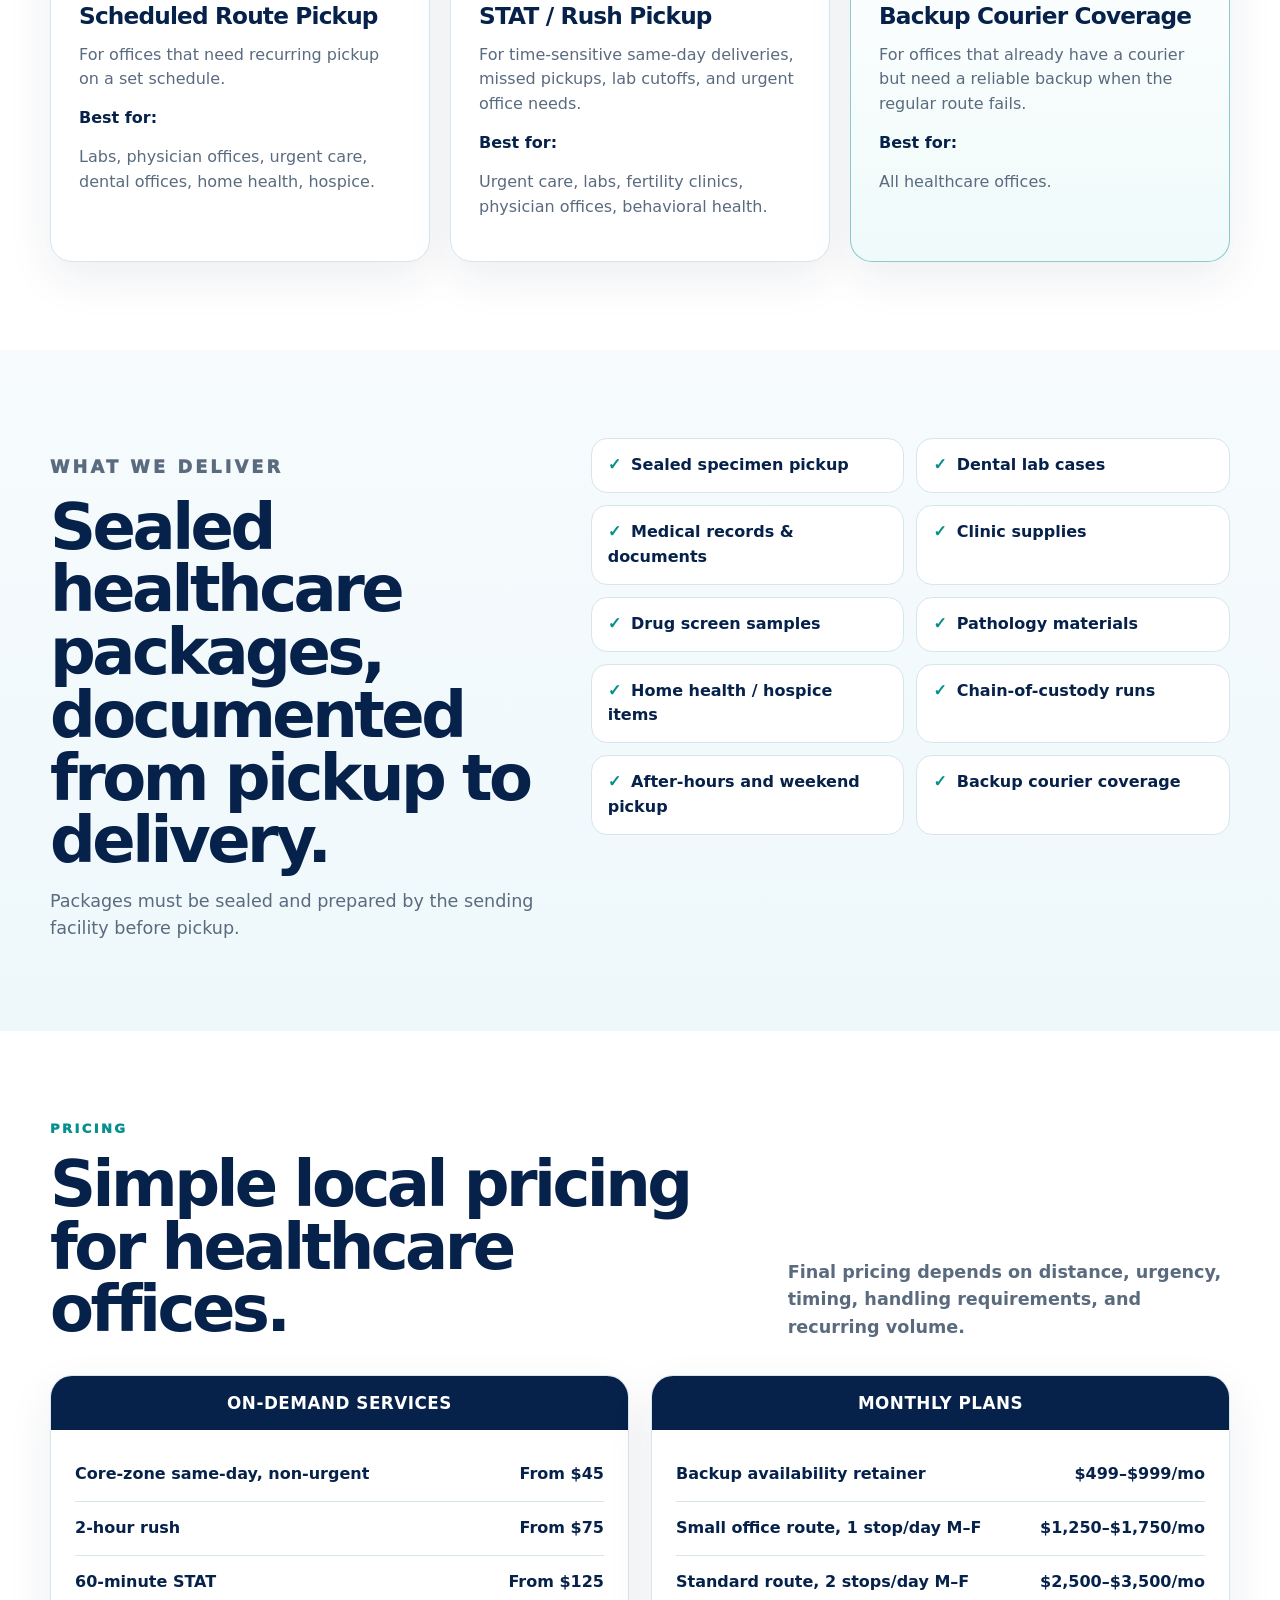
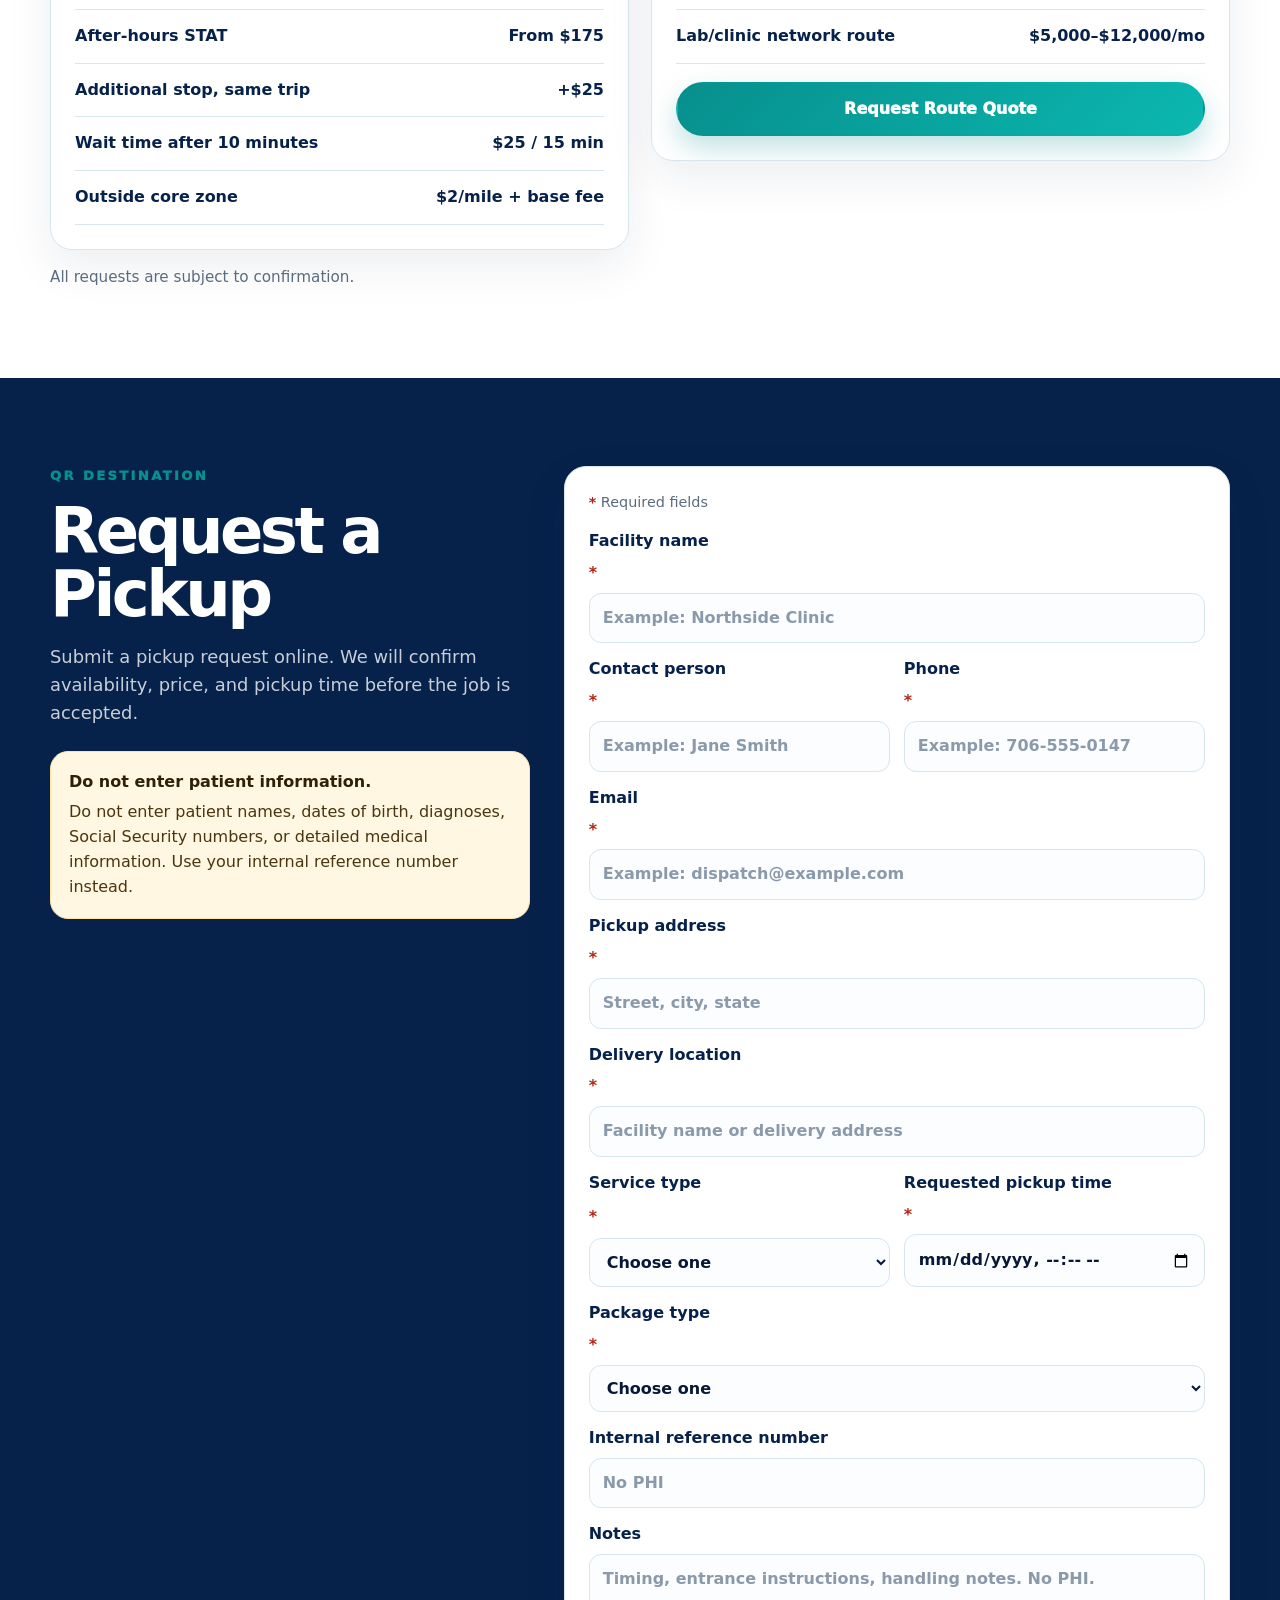
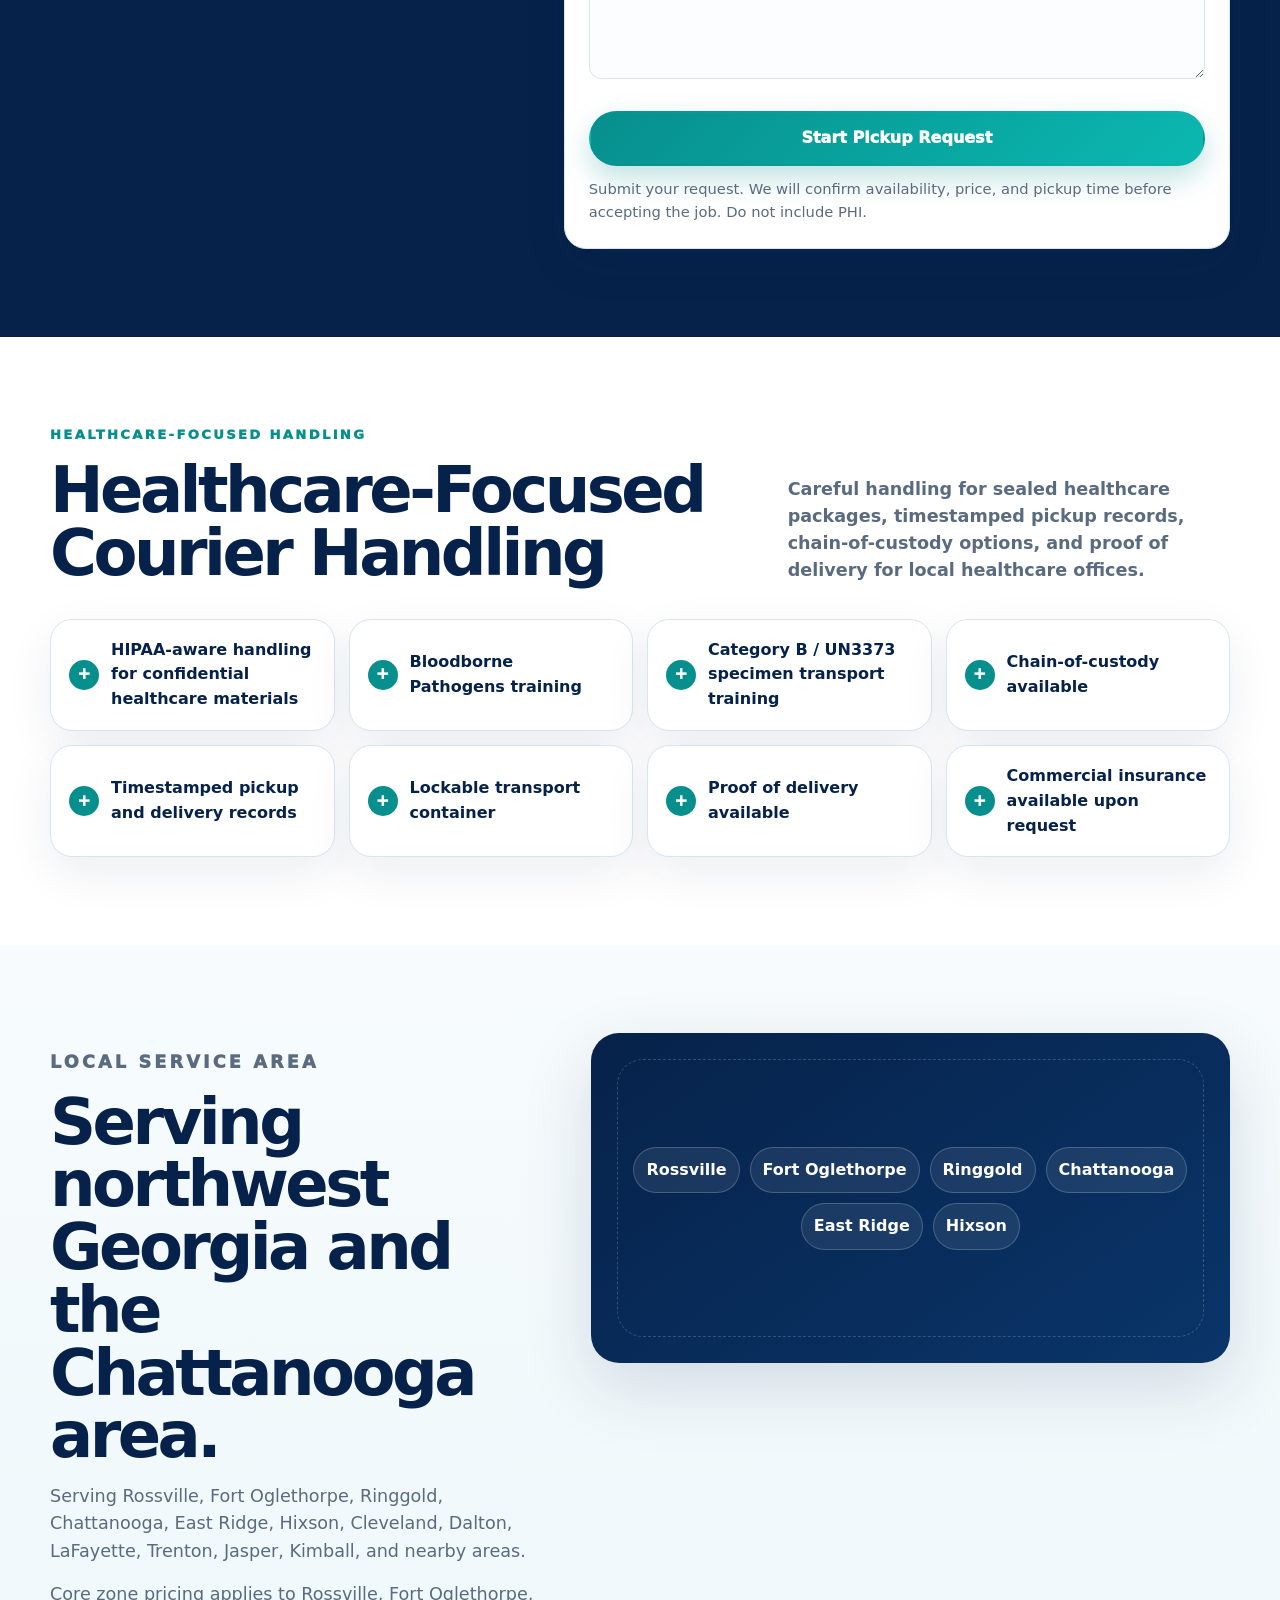
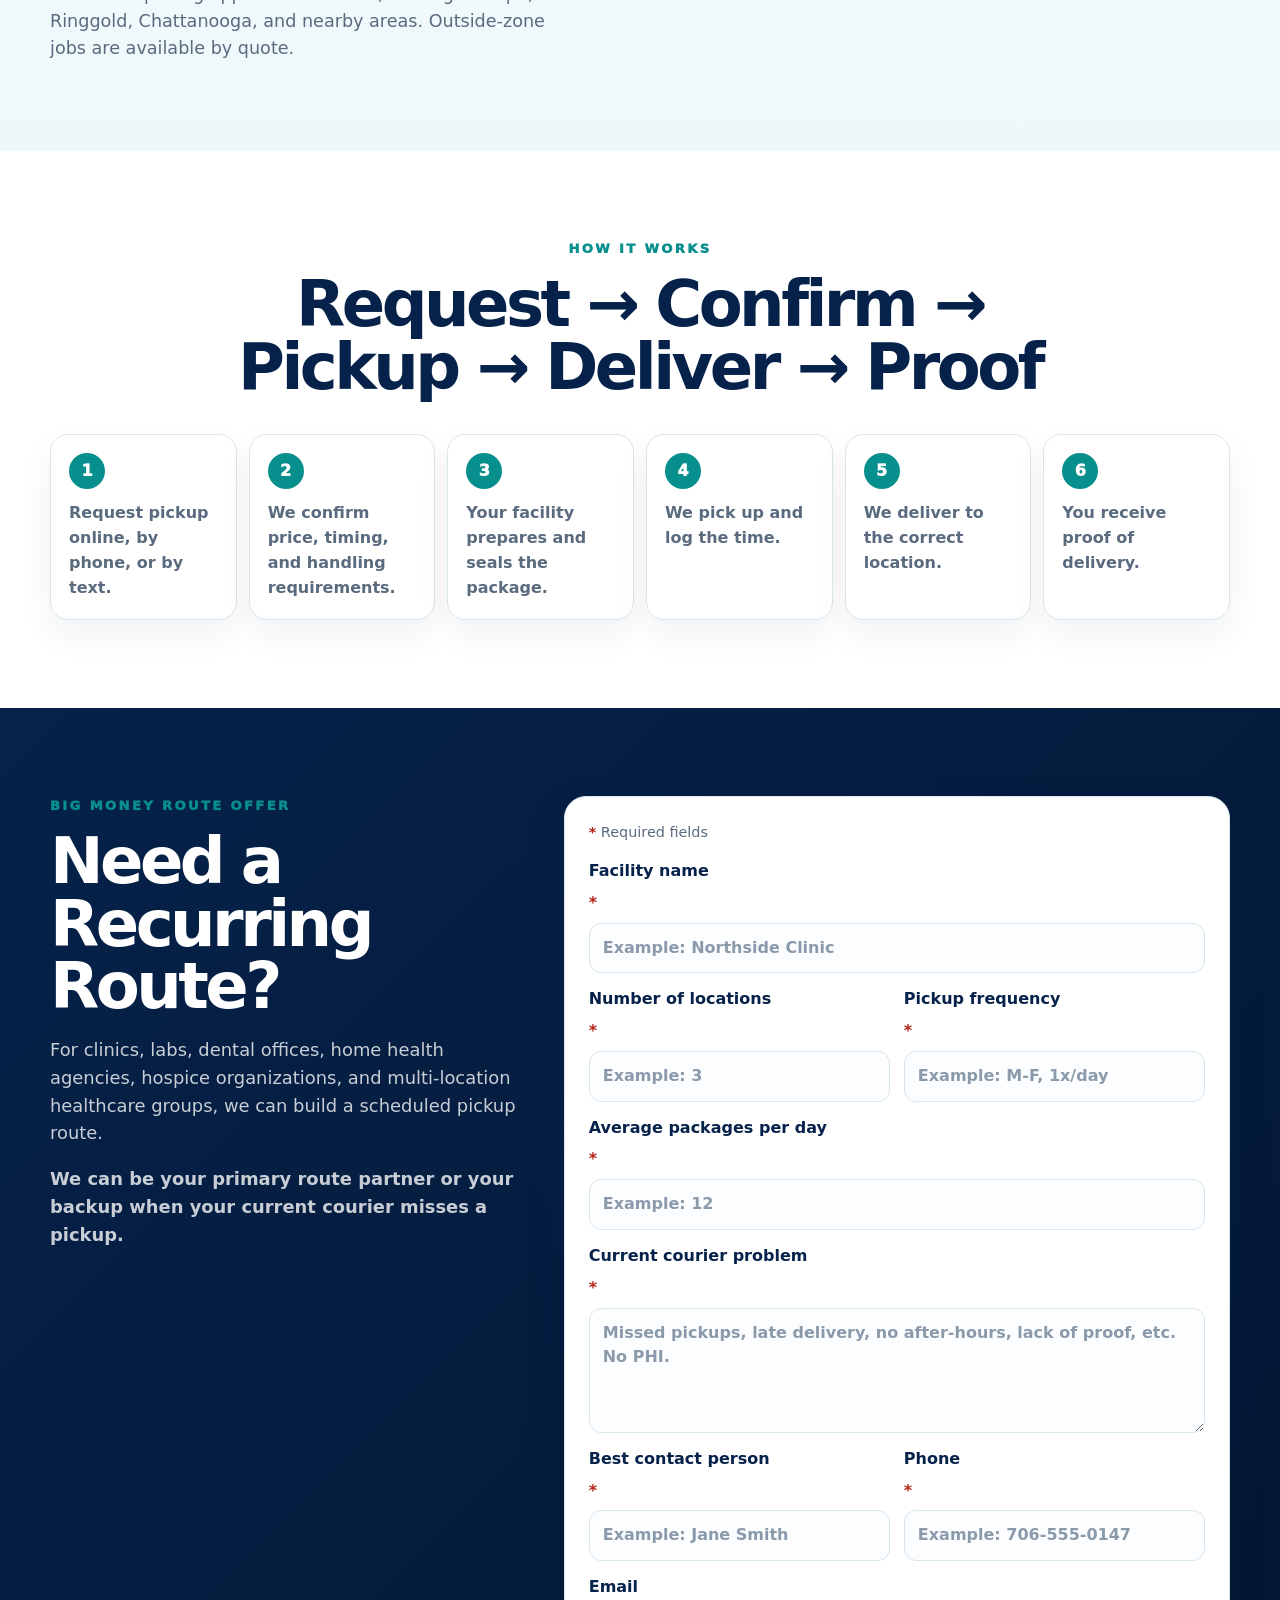
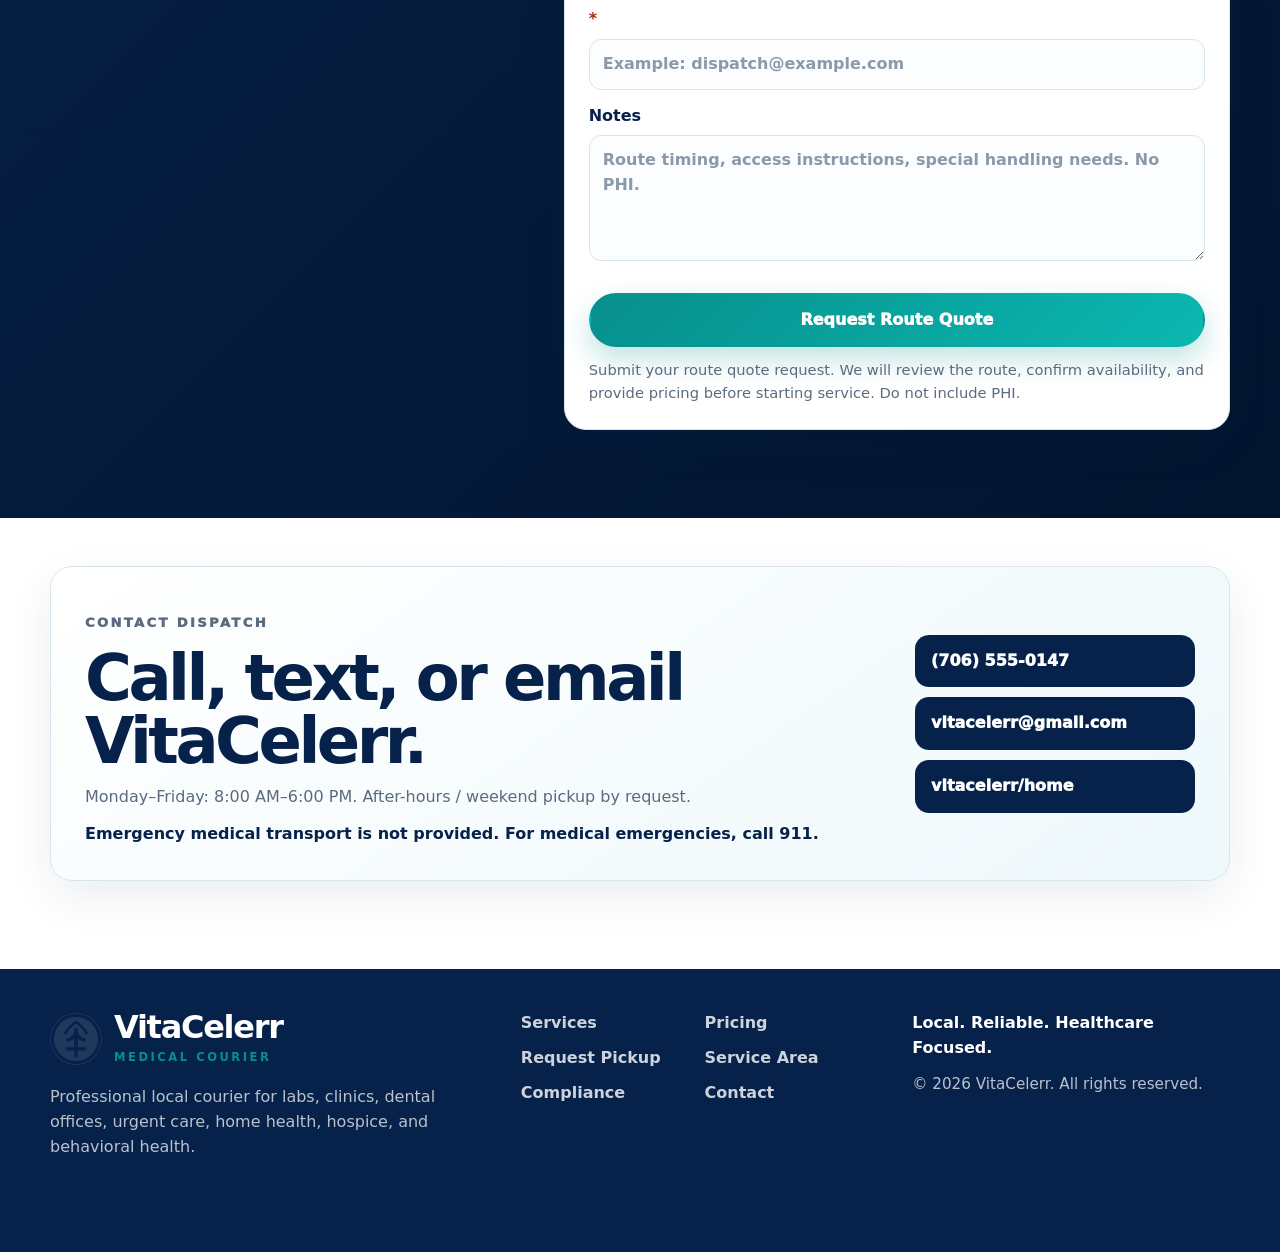
==== commit 154ce1a9: "feat: qr code for flyer" ====
--- a/index.html
+++ b/index.html
@@ -1,15 +1,19 @@
-<!DOCTYPE html>
+<!doctype html>
 <html lang="en">
   <head>
     <meta charset="utf-8" />
     <meta name="viewport" content="width=device-width, initial-scale=1" />
     <title>VitaCelerr Medical Courier | Local Healthcare Courier Service</title>
-    <meta name="description"
-          content="Same-day, STAT, scheduled, and backup medical courier service for clinics, labs, dental offices, urgent care, home health, hospice, and behavioral health providers." />
+    <meta
+      name="description"
+      content="Same-day, STAT, scheduled, and backup medical courier service for clinics, labs, dental offices, urgent care, home health, hospice, and behavioral health providers."
+    />
     <meta name="theme-color" content="#06224a" />
     <meta property="og:title" content="VitaCelerr Medical Courier" />
-    <meta property="og:description"
-          content="Reliable local medical courier service. Request pickup or get a recurring route quote." />
+    <meta
+      property="og:description"
+      content="Reliable local medical courier service. Request pickup or get a recurring route quote."
+    />
     <meta property="og:type" content="website" />
     <link rel="preload" href="styles.css" as="style" />
     <link rel="stylesheet" href="styles.css" />
@@ -21,10 +25,35 @@
         <a class="brand" href="#hero" aria-label="VitaCelerr home">
           <span class="brand-mark" aria-hidden="true">
             <svg viewBox="0 0 64 64" role="img">
-              <circle cx="32" cy="32" r="29" fill="none" stroke="currentColor" stroke-width="4" />
-              <path d="M32 43V20M22 33c6-1 10-5 10-13M42 33c-6-1-10-5-10-13" fill="none" stroke="currentColor" stroke-width="4" stroke-linecap="round" />
-              <path d="M21 44h22M32 35v18" fill="none" stroke="currentColor" stroke-width="4" stroke-linecap="round" />
-              <path d="M19 25c3-7 9-11 13-14 4 3 10 7 13 14" fill="none" stroke="currentColor" stroke-width="3" stroke-linecap="round" />
+              <circle
+                cx="32"
+                cy="32"
+                r="29"
+                fill="none"
+                stroke="currentColor"
+                stroke-width="4"
+              />
+              <path
+                d="M32 43V20M22 33c6-1 10-5 10-13M42 33c-6-1-10-5-10-13"
+                fill="none"
+                stroke="currentColor"
+                stroke-width="4"
+                stroke-linecap="round"
+              />
+              <path
+                d="M21 44h22M32 35v18"
+                fill="none"
+                stroke="currentColor"
+                stroke-width="4"
+                stroke-linecap="round"
+              />
+              <path
+                d="M19 25c3-7 9-11 13-14 4 3 10 7 13 14"
+                fill="none"
+                stroke="currentColor"
+                stroke-width="3"
+                stroke-linecap="round"
+              />
             </svg>
           </span>
           <span>
@@ -32,10 +61,14 @@
             <small>Medical Courier</small>
           </span>
         </a>
-        <button class="menu-button"
-                type="button"
-                aria-expanded="false"
-                aria-controls="site-nav">Menu</button>
+        <button
+          class="menu-button"
+          type="button"
+          aria-expanded="false"
+          aria-controls="site-nav"
+        >
+          Menu
+        </button>
         <nav id="site-nav" class="site-nav" aria-label="Primary navigation">
           <a href="#services">Services</a>
           <a href="#pricing">Pricing</a>
@@ -43,7 +76,9 @@
           <a href="#area">Service Area</a>
           <a href="#request-pickup">Request Pickup</a>
         </nav>
-        <a class="header-call" href="tel:+17065550147">Call/Text: (706) 555-0147</a>
+        <a class="header-call" href="tel:+17065550147"
+          >Call/Text: (706) 555-0147</a
+        >
       </div>
     </header>
     <main id="main">
@@ -62,28 +97,26 @@
               hospice, fertility clinics, and behavioral health providers.
             </p>
             <div class="hero-actions" aria-label="Primary actions">
-              <a class="button button-primary" href="#request-pickup">Request Pickup</a>
-              <a class="button button-secondary" href="#route-quote">Get Route Quote</a>
+              <a class="button button-primary" href="#request-pickup"
+                >Request Pickup</a
+              >
+              <a class="button button-secondary" href="#route-quote"
+                >Get Route Quote</a
+              >
               <a class="text-link" href="tel:+17065550147">Call/Text Now</a>
             </div>
             <dl class="hero-stats" aria-label="Service promises">
               <div>
                 <dt>STAT</dt>
-                <dd>
-                  60-minute options
-                </dd>
+                <dd>60-minute options</dd>
               </div>
               <div>
                 <dt>POD</dt>
-                <dd>
-                  Proof of delivery
-                </dd>
+                <dd>Proof of delivery</dd>
               </div>
               <div>
                 <dt>Backup</dt>
-                <dd>
-                  When routes fail
-                </dd>
+                <dd>When routes fail</dd>
               </div>
             </dl>
           </div>
@@ -160,7 +193,9 @@
         <div class="container deliver-grid">
           <div class="reveal">
             <p class="eyebrow">What we deliver</p>
-            <h2>Sealed healthcare packages, documented from pickup to delivery.</h2>
+            <h2>
+              Sealed healthcare packages, documented from pickup to delivery.
+            </h2>
             <p>
               Packages must be sealed and prepared by the sending facility
               before pickup.
@@ -195,7 +230,8 @@
           <article class="pricing-card reveal">
             <h3>On-Demand Services</h3>
             <div class="price-row">
-              <span>Core-zone same-day, non-urgent</span><strong>From $45</strong>
+              <span>Core-zone same-day, non-urgent</span
+              ><strong>From $45</strong>
             </div>
             <div class="price-row">
               <span>2-hour rush</span><strong>From $75</strong>
@@ -210,7 +246,8 @@
               <span>Additional stop, same trip</span><strong>+$25</strong>
             </div>
             <div class="price-row">
-              <span>Wait time after 10 minutes</span><strong>$25 / 15 min</strong>
+              <span>Wait time after 10 minutes</span
+              ><strong>$25 / 15 min</strong>
             </div>
             <div class="price-row">
               <span>Outside core zone</span><strong>$2/mile + base fee</strong>
@@ -219,21 +256,29 @@
           <article class="pricing-card reveal delay-1">
             <h3>Monthly Plans</h3>
             <div class="price-row">
-              <span>Backup availability retainer</span><strong>$499–$999/mo</strong>
-            </div>
-            <div class="price-row">
-              <span>Small office route, 1 stop/day M–F</span><strong>$1,250–$1,750/mo</strong>
-            </div>
-            <div class="price-row">
-              <span>Standard route, 2 stops/day M–F</span><strong>$2,500–$3,500/mo</strong>
-            </div>
-            <div class="price-row">
-              <span>Lab/clinic network route</span><strong>$5,000–$12,000/mo</strong>
-            </div>
-            <a class="button button-primary full" href="#route-quote">Request Route Quote</a>
+              <span>Backup availability retainer</span
+              ><strong>$499–$999/mo</strong>
+            </div>
+            <div class="price-row">
+              <span>Small office route, 1 stop/day M–F</span
+              ><strong>$1,250–$1,750/mo</strong>
+            </div>
+            <div class="price-row">
+              <span>Standard route, 2 stops/day M–F</span
+              ><strong>$2,500–$3,500/mo</strong>
+            </div>
+            <div class="price-row">
+              <span>Lab/clinic network route</span
+              ><strong>$5,000–$12,000/mo</strong>
+            </div>
+            <a class="button button-primary full" href="#route-quote"
+              >Request Route Quote</a
+            >
           </article>
         </div>
-        <p class="container fine-print">All requests are subject to confirmation.</p>
+        <p class="container fine-print">
+          All requests are subject to confirmation.
+        </p>
       </section>
       <section id="request-pickup" class="section-pad form-section">
         <div class="container form-grid">
@@ -246,139 +291,187 @@
             </p>
             <div class="warning-box">
               <strong>Do not enter patient information.</strong>
-              <span>Do not enter patient names, dates of birth, diagnoses, Social
+              <span
+                >Do not enter patient names, dates of birth, diagnoses, Social
                 Security numbers, or detailed medical information. Use your
-              internal reference number instead.</span>
-            </div>
-          </div>
-          <form class="lead-form reveal delay-1"
-                name="pickup-request"
-                action="https://api.web3forms.com/submit"
-                method="POST">
-            <input type="hidden"
-                   name="access_key"
-                   value="1e480416-77a6-40cb-91b6-45ab073dc477" />
+                internal reference number instead.</span
+              >
+            </div>
+          </div>
+          <form
+            class="lead-form reveal delay-1"
+            name="pickup-request"
+            action="https://api.web3forms.com/submit"
+            method="POST"
+          >
+            <input
+              type="hidden"
+              name="access_key"
+              value="1e480416-77a6-40cb-91b6-45ab073dc477"
+            />
             <input type="hidden" name="form_type" value="Pickup Request" />
-            <input type="hidden" name="subject" value="New VitaCelerr Pickup Request" />
+            <input
+              type="hidden"
+              name="subject"
+              value="New VitaCelerr Pickup Request"
+            />
             <input type="hidden" name="from_name" value="VitaCelerr Website" />
             <!-- Spam trap. Leave hidden. -->
-            <input type="checkbox"
-                   name="botcheck"
-                   style="display: none"
-                   tabindex="-1"
-                   autocomplete="off" />
+            <input
+              type="checkbox"
+              name="botcheck"
+              style="display: none"
+              tabindex="-1"
+              autocomplete="off"
+            />
             <p class="form-required-note">
               <span aria-hidden="true">*</span> Required fields
             </p>
             <label>
               Facility name <span aria-hidden="true">*</span>
-              <input required
-                     name="facility_name"
-                     autocomplete="organization"
-                     minlength="2"
-                     maxlength="100"
-                     placeholder="Example: Northside Clinic"
-                     title="Enter the facility name." />
+              <input
+                required
+                name="facility_name"
+                autocomplete="organization"
+                minlength="2"
+                maxlength="100"
+                placeholder="Example: Northside Clinic"
+                title="Enter the facility name."
+              />
             </label>
             <div class="form-pair">
               <label>
                 Contact person <span aria-hidden="true">*</span>
-                <input required
-                       name="contact_person"
-                       autocomplete="name"
-                       minlength="2"
-                       maxlength="80"
-                       placeholder="Example: Jane Smith"
-                       title="Enter the contact person's name." />
+                <input
+                  required
+                  name="contact_person"
+                  autocomplete="name"
+                  minlength="2"
+                  maxlength="80"
+                  placeholder="Example: Jane Smith"
+                  title="Enter the contact person's name."
+                />
               </label>
               <label>
                 Phone <span aria-hidden="true">*</span>
-                <input required
-                       name="phone"
-                       type="tel"
-                       autocomplete="tel"
-                       inputmode="tel"
-                       pattern="[0-9()+\-\s.]{7,}"
-                       placeholder="Example: 706-555-0147"
-                       title="Enter a valid phone number." />
+                <input
+                  required
+                  name="phone"
+                  type="tel"
+                  autocomplete="tel"
+                  inputmode="tel"
+                  pattern="[0-9()+\-\s.]{7,}"
+                  placeholder="Example: 706-555-0147"
+                  title="Enter a valid phone number."
+                />
               </label>
             </div>
             <label>
               Email <span aria-hidden="true">*</span>
-              <input required
-                     name="email"
-                     type="email"
-                     autocomplete="email"
-                     placeholder="Example: dispatch@example.com"
-                     title="Enter a valid email address." />
+              <input
+                required
+                name="email"
+                type="email"
+                autocomplete="email"
+                placeholder="Example: dispatch@example.com"
+                title="Enter a valid email address."
+              />
             </label>
             <label>
               Pickup address <span aria-hidden="true">*</span>
-              <input required
-                     name="pickup_address"
-                     autocomplete="street-address"
-                     minlength="5"
-                     maxlength="160"
-                     placeholder="Street, city, state"
-                     title="Enter the full pickup address." />
+              <input
+                required
+                name="pickup_address"
+                autocomplete="street-address"
+                minlength="5"
+                maxlength="160"
+                placeholder="Street, city, state"
+                title="Enter the full pickup address."
+              />
             </label>
             <label>
               Delivery location <span aria-hidden="true">*</span>
-              <input required
-                     name="delivery_location"
-                     minlength="2"
-                     maxlength="160"
-                     placeholder="Facility name or delivery address"
-                     title="Enter the delivery location." />
+              <input
+                required
+                name="delivery_location"
+                minlength="2"
+                maxlength="160"
+                placeholder="Facility name or delivery address"
+                title="Enter the delivery location."
+              />
             </label>
             <div class="form-pair">
               <label>
                 Service type <span aria-hidden="true">*</span>
-                <select required name="service_type" title="Choose a service type.">
+                <select
+                  required
+                  name="service_type"
+                  title="Choose a service type."
+                >
                   <option value="" selected disabled>Choose one</option>
-                  <option value="Same-day non-urgent">Same-day non-urgent</option>
+                  <option value="Same-day non-urgent">
+                    Same-day non-urgent
+                  </option>
                   <option value="2-hour rush">2-hour rush</option>
                   <option value="60-minute STAT">60-minute STAT</option>
                   <option value="After-hours STAT">After-hours STAT</option>
-                  <option value="Backup courier coverage">Backup courier coverage</option>
+                  <option value="Backup courier coverage">
+                    Backup courier coverage
+                  </option>
                 </select>
               </label>
               <label>
                 Requested pickup time <span aria-hidden="true">*</span>
-                <input required
-                       name="requested_time"
-                       type="datetime-local"
-                       title="Choose the requested pickup date and time." />
+                <input
+                  required
+                  name="requested_time"
+                  type="datetime-local"
+                  title="Choose the requested pickup date and time."
+                />
               </label>
             </div>
             <label>
               Package type <span aria-hidden="true">*</span>
-              <select required name="package_type" title="Choose a package type.">
+              <select
+                required
+                name="package_type"
+                title="Choose a package type."
+              >
                 <option value="" selected disabled>Choose one</option>
                 <option value="Sealed specimen">Sealed specimen</option>
                 <option value="Dental lab case">Dental lab case</option>
-                <option value="Medical records/documents">Medical records/documents</option>
+                <option value="Medical records/documents">
+                  Medical records/documents
+                </option>
                 <option value="Clinic supplies">Clinic supplies</option>
                 <option value="Drug screen sample">Drug screen sample</option>
-                <option value="Other sealed healthcare package">Other sealed healthcare package</option>
+                <option value="Other sealed healthcare package">
+                  Other sealed healthcare package
+                </option>
               </select>
             </label>
             <label>
               Internal reference number
-              <input name="internal_reference"
-                     maxlength="80"
-                     placeholder="No PHI"
-                     title="Use your internal reference number only. Do not enter PHI." />
+              <input
+                name="internal_reference"
+                maxlength="80"
+                placeholder="No PHI"
+                title="Use your internal reference number only. Do not enter PHI."
+              />
             </label>
             <label>
               Notes
-              <textarea name="notes"
-                        rows="4"
-                        maxlength="600"
-                        placeholder="Timing, entrance instructions, handling notes. No PHI."
-                        title="Do not enter patient names, DOB, diagnosis, SSN, or medical details."></textarea>
-            </label>
-            <button class="button button-primary full" type="submit">Start Pickup Request</button>
+              <textarea
+                name="notes"
+                rows="4"
+                maxlength="600"
+                placeholder="Timing, entrance instructions, handling notes. No PHI."
+                title="Do not enter patient names, DOB, diagnosis, SSN, or medical details."
+              ></textarea>
+            </label>
+            <button class="button button-primary full" type="submit">
+              Start Pickup Request
+            </button>
             <p class="form-note">
               Submit your request. We will confirm availability, price, and
               pickup time before accepting the job. Do not include PHI.
@@ -399,14 +492,24 @@
           </p>
         </div>
         <div class="container compliance-grid">
-          <div class="compliance-card reveal">HIPAA-aware handling for confidential healthcare materials</div>
-          <div class="compliance-card reveal">Bloodborne Pathogens training</div>
-          <div class="compliance-card reveal">Category B / UN3373 specimen transport training</div>
+          <div class="compliance-card reveal">
+            HIPAA-aware handling for confidential healthcare materials
+          </div>
+          <div class="compliance-card reveal">
+            Bloodborne Pathogens training
+          </div>
+          <div class="compliance-card reveal">
+            Category B / UN3373 specimen transport training
+          </div>
           <div class="compliance-card reveal">Chain-of-custody available</div>
-          <div class="compliance-card reveal">Timestamped pickup and delivery records</div>
+          <div class="compliance-card reveal">
+            Timestamped pickup and delivery records
+          </div>
           <div class="compliance-card reveal">Lockable transport container</div>
           <div class="compliance-card reveal">Proof of delivery available</div>
-          <div class="compliance-card reveal">Commercial insurance available upon request</div>
+          <div class="compliance-card reveal">
+            Commercial insurance available upon request
+          </div>
         </div>
       </section>
       <section id="area" class="section-pad muted-section">
@@ -426,7 +529,9 @@
             </p>
           </div>
           <div class="map-card reveal delay-1" aria-hidden="true">
-            <span>Rossville</span><span>Fort Oglethorpe</span><span>Ringgold</span><span>Chattanooga</span><span>East Ridge</span><span>Hixson</span>
+            <span>Rossville</span><span>Fort Oglethorpe</span
+            ><span>Ringgold</span><span>Chattanooga</span><span>East Ridge</span
+            ><span>Hixson</span>
           </div>
         </div>
       </section>
@@ -437,24 +542,14 @@
             <h2>Request → Confirm → Pickup → Deliver → Proof</h2>
           </div>
           <ol class="process-list reveal delay-1">
-            <li>
-              <span>1</span>Request pickup online, by phone, or by text.
-            </li>
+            <li><span>1</span>Request pickup online, by phone, or by text.</li>
             <li>
               <span>2</span>We confirm price, timing, and handling requirements.
             </li>
-            <li>
-              <span>3</span>Your facility prepares and seals the package.
-            </li>
-            <li>
-              <span>4</span>We pick up and log the time.
-            </li>
-            <li>
-              <span>5</span>We deliver to the correct location.
-            </li>
-            <li>
-              <span>6</span>You receive proof of delivery.
-            </li>
+            <li><span>3</span>Your facility prepares and seals the package.</li>
+            <li><span>4</span>We pick up and log the time.</li>
+            <li><span>5</span>We deliver to the correct location.</li>
+            <li><span>6</span>You receive proof of delivery.</li>
           </ol>
         </div>
       </section>
@@ -473,121 +568,149 @@
               current courier misses a pickup.
             </p>
           </div>
-          <form class="lead-form reveal delay-1"
-                name="route-quote"
-                action="https://api.web3forms.com/submit"
-                method="POST">
-            <input type="hidden"
-                   name="access_key"
-                   value="1e480416-77a6-40cb-91b6-45ab073dc477" />
+          <form
+            class="lead-form reveal delay-1"
+            name="route-quote"
+            action="https://api.web3forms.com/submit"
+            method="POST"
+          >
+            <input
+              type="hidden"
+              name="access_key"
+              value="1d69e0bb-2c05-4ec1-950c-a06703aa00ca"
+            />
             <input type="hidden" name="form_type" value="Route Quote" />
-            <input type="hidden"
-                   name="subject"
-                   value="New VitaCelerr Route Quote Request" />
+            <input
+              type="hidden"
+              name="subject"
+              value="New VitaCelerr Route Quote Request"
+            />
             <input type="hidden" name="from_name" value="VitaCelerr Website" />
             <!-- Spam trap. Leave hidden. -->
-            <input type="checkbox"
-                   name="botcheck"
-                   style="display: none"
-                   tabindex="-1"
-                   autocomplete="off" />
+            <input
+              type="checkbox"
+              name="botcheck"
+              style="display: none"
+              tabindex="-1"
+              autocomplete="off"
+            />
             <p class="form-required-note">
               <span aria-hidden="true">*</span> Required fields
             </p>
             <label>
               Facility name <span aria-hidden="true">*</span>
-              <input required
-                     name="facility_name"
-                     autocomplete="organization"
-                     minlength="2"
-                     maxlength="100"
-                     placeholder="Example: Northside Clinic"
-                     title="Enter the facility name." />
+              <input
+                required
+                name="facility_name"
+                autocomplete="organization"
+                minlength="2"
+                maxlength="100"
+                placeholder="Example: Northside Clinic"
+                title="Enter the facility name."
+              />
             </label>
             <div class="form-pair">
               <label>
                 Number of locations <span aria-hidden="true">*</span>
-                <input required
-                       name="locations_count"
-                       type="number"
-                       min="1"
-                       max="500"
-                       inputmode="numeric"
-                       placeholder="Example: 3"
-                       title="Enter the number of pickup or delivery locations." />
+                <input
+                  required
+                  name="locations_count"
+                  type="number"
+                  min="1"
+                  max="500"
+                  inputmode="numeric"
+                  placeholder="Example: 3"
+                  title="Enter the number of pickup or delivery locations."
+                />
               </label>
               <label>
                 Pickup frequency <span aria-hidden="true">*</span>
-                <input required
-                       name="pickup_frequency"
-                       minlength="2"
-                       maxlength="80"
-                       placeholder="Example: M-F, 1x/day"
-                       title="Enter how often pickups are needed." />
+                <input
+                  required
+                  name="pickup_frequency"
+                  minlength="2"
+                  maxlength="80"
+                  placeholder="Example: M-F, 1x/day"
+                  title="Enter how often pickups are needed."
+                />
               </label>
             </div>
             <label>
               Average packages per day <span aria-hidden="true">*</span>
-              <input required
-                     name="average_packages"
-                     type="number"
-                     min="1"
-                     max="1000"
-                     inputmode="numeric"
-                     placeholder="Example: 12"
-                     title="Enter the average number of packages per day." />
+              <input
+                required
+                name="average_packages"
+                type="number"
+                min="1"
+                max="1000"
+                inputmode="numeric"
+                placeholder="Example: 12"
+                title="Enter the average number of packages per day."
+              />
             </label>
             <label>
               Current courier problem <span aria-hidden="true">*</span>
-              <textarea required
-                        name="current_problem"
-                        rows="4"
-                        minlength="10"
-                        maxlength="600"
-                        placeholder="Missed pickups, late delivery, no after-hours, lack of proof, etc. No PHI."
-                        title="Describe the courier problem. Do not include PHI."></textarea>
+              <textarea
+                required
+                name="current_problem"
+                rows="4"
+                minlength="2"
+                maxlength="600"
+                placeholder="Missed pickups, late delivery, no after-hours, lack of proof, etc. No PHI."
+                title="Describe the courier problem. Do not include PHI."
+              ></textarea>
             </label>
             <div class="form-pair">
               <label>
                 Best contact person <span aria-hidden="true">*</span>
-                <input required
-                       name="contact_person"
-                       autocomplete="name"
-                       minlength="2"
-                       maxlength="80"
-                       placeholder="Example: Jane Smith"
-                       title="Enter the best contact person's name." />
+                <input
+                  required
+                  name="contact_person"
+                  autocomplete="name"
+                  minlength="2"
+                  maxlength="80"
+                  placeholder="Example: Jane Smith"
+                  title="Enter the best contact person's name."
+                />
               </label>
               <label>
                 Phone <span aria-hidden="true">*</span>
-                <input required
-                       name="phone"
-                       type="tel"
-                       autocomplete="tel"
-                       inputmode="tel"
-                       pattern="[0-9()+\-\s.]{7,}"
-                       placeholder="Example: 706-555-0147"
-                       title="Enter a valid phone number." />
+                <input
+                  required
+                  name="phone"
+                  type="tel"
+                  autocomplete="tel"
+                  inputmode="tel"
+                  pattern="[0-9()+\-\s.]{7,}"
+                  placeholder="Example: 706-555-0147"
+                  title="Enter a valid phone number."
+                />
               </label>
             </div>
             <label>
               Email <span aria-hidden="true">*</span>
-              <input required
-                     name="email"
-                     type="email"
-                     autocomplete="email"
-                     placeholder="Example: dispatch@example.com"
-                     title="Enter a valid email address." />
+              <input
+                required
+                name="email"
+                type="email"
+                autocomplete="email"
+                placeholder="Example: dispatch@example.com"
+                title="Enter a valid email address."
+              />
             </label>
             <label>
               Notes
-              <textarea name="notes"
-                        rows="4"
-                        maxlength="600"
-                        placeholder="Route timing, access instructions, special handling needs. No PHI."
-                        title="Do not enter patient names, DOB, diagnosis, SSN, or medical details."></textarea>
-            </label>
-            <button class="button button-primary full" type="submit">Request Route Quote</button>
+              <textarea
+                name="notes"
+                rows="4"
+                maxlength="600"
+                placeholder="Route timing, access instructions, special handling needs. No PHI."
+                title="Do not enter patient names, DOB, diagnosis, SSN, or medical details."
+              ></textarea>
+            </label>
+            <button class="button button-primary full" type="submit">
+              Request Route Quote
+            </button>
             <p class="form-note">
               Submit your route quote request. We will review the route, confirm
               availability, and provide pricing before starting service. Do not
@@ -613,7 +736,9 @@
           <div class="contact-lines">
             <a href="tel:+17065550147">(706) 555-0147</a>
             <a href="mailto:vitacelerr@gmail.com">vitacelerr@gmail.com</a>
-            <a href="https://vitacelerr.com">vitacelerr.com</a>
+            <a href="https://vitacelerr.github.io/home/#hero"
+              >vitacelerr/home</a
+            >
           </div>
         </div>
       </section>
@@ -622,8 +747,42 @@
       <div class="container footer-grid">
         <div>
           <a class="brand footer-brand" href="#hero">
-            <span class="brand-mark" aria-hidden="true"></span>
-            <span><strong>VitaCelerr</strong><small>Medical Courier</small></span>
+            <span class="brand-mark" aria-hidden="true">
+              <svg viewBox="0 0 64 64" role="img">
+                <circle
+                  cx="32"
+                  cy="32"
+                  r="29"
+                  fill="none"
+                  stroke="currentColor"
+                  stroke-width="4"
+                />
+                <path
+                  d="M32 43V20M22 33c6-1 10-5 10-13M42 33c-6-1-10-5-10-13"
+                  fill="none"
+                  stroke="currentColor"
+                  stroke-width="4"
+                  stroke-linecap="round"
+                />
+                <path
+                  d="M21 44h22M32 35v18"
+                  fill="none"
+                  stroke="currentColor"
+                  stroke-width="4"
+                  stroke-linecap="round"
+                />
+                <path
+                  d="M19 25c3-7 9-11 13-14 4 3 10 7 13 14"
+                  fill="none"
+                  stroke="currentColor"
+                  stroke-width="3"
+                  stroke-linecap="round"
+                />
+              </svg>
+            </span>
+            <span
+              ><strong>VitaCelerr</strong><small>Medical Courier</small></span
+            >
           </a>
           <p>
             Professional local courier for labs, clinics, dental offices, urgent
--- a/styles.css
+++ b/styles.css
@@ -1,1054 +1,1054 @@
-:root {
-  --navy: #06224a;
-  --navy-2: #0a3569;
-  --teal: #078f8d;
-  --teal-2: #0bb8b0;
-  --ice: #eef8fb;
-  --cloud: #f7fbfd;
-  --white: #ffffff;
-  --ink: #071936;
-  --muted: #5a6b7f;
-  --line: #d7e5ed;
-  --warning: #fff7e1;
-  --danger: #b42318;
-  --success: #15803d;
-  --radius: 22px;
-  --shadow: 0 24px 70px rgba(6, 34, 74, 0.14);
-  --container: 1180px;
-}
-
-* {
-  box-sizing: border-box;
-}
-
-html {
-  scroll-behavior: smooth;
-}
-
-body {
-  margin: 0;
-  font-family:
-    Inter,
-    ui-sans-serif,
-    system-ui,
-    -apple-system,
-    BlinkMacSystemFont,
-    "Segoe UI",
-    sans-serif;
-  color: var(--ink);
-  background: var(--white);
-  line-height: 1.55;
-}
-
-body::before {
-  content: "";
-  position: fixed;
-  inset: 0;
-  pointer-events: none;
-  background:
-    radial-gradient(
-      circle at 8% 10%,
-      rgba(7, 143, 141, 0.08),
-      transparent 22rem
-    ),
-    radial-gradient(
-      circle at 92% 0%,
-      rgba(10, 53, 105, 0.08),
-      transparent 20rem
-    );
-  z-index: -1;
-}
-
-a {
-  color: inherit;
-  text-decoration: none;
-}
-
-img,
-svg {
-  display: block;
-  max-width: 100%;
-}
-
-button,
-input,
-select,
-textarea {
-  font: inherit;
-}
-
-.container {
-  width: min(var(--container), calc(100% - 32px));
-  margin-inline: auto;
-}
-
-.section-pad {
-  padding: 88px 0;
-}
-
-.skip-link {
-  position: absolute;
-  left: 12px;
-  top: -120px;
-  z-index: 10;
-  background: var(--navy);
-  color: var(--white);
-  padding: 10px 14px;
-  border-radius: 999px;
-}
-
-.skip-link:focus {
-  top: 12px;
-}
-
-/* Header */
-
-.site-header {
-  position: sticky;
-  top: 0;
-  z-index: 20;
-  background: rgba(255, 255, 255, 0.86);
-  backdrop-filter: blur(16px);
-  border-bottom: 1px solid rgba(215, 229, 237, 0.75);
-}
-
-.header-inner {
-  display: flex;
-  align-items: center;
-  justify-content: space-between;
-  gap: 18px;
-  min-height: 78px;
-}
-
-.brand {
-  display: inline-flex;
-  align-items: center;
-  gap: 12px;
-  color: var(--navy);
-  min-width: fit-content;
-}
-
-.brand strong {
-  display: block;
-  font-size: clamp(1.3rem, 2.5vw, 2rem);
-  line-height: 1;
-  letter-spacing: -0.04em;
-}
-
-.brand small {
-  display: block;
-  color: var(--teal);
-  text-transform: uppercase;
-  letter-spacing: 0.22em;
-  font-weight: 800;
-  font-size: 0.72rem;
-  margin-top: 6px;
-}
-
-.brand-mark {
-  width: 52px;
-  height: 52px;
-  display: grid;
-  place-items: center;
-  color: var(--navy);
-  border-radius: 50%;
-  background: linear-gradient(145deg, #fff, #edf9f9);
-}
-
-.site-nav {
-  display: flex;
-  align-items: center;
-  gap: 20px;
-  font-weight: 800;
-  font-size: 0.92rem;
-  color: var(--navy);
-}
-
-.site-nav a {
-  opacity: 0.82;
-}
-
-.site-nav a:hover {
-  opacity: 1;
-  color: var(--teal);
-}
-
-.header-call {
-  font-weight: 900;
-  color: var(--teal);
-}
-
-.menu-button {
-  display: none;
-  border: 0;
-  background: var(--navy);
-  color: var(--white);
-  padding: 10px 13px;
-  border-radius: 999px;
-  font-weight: 900;
-}
-
-/* Hero */
-
-.hero {
-  position: relative;
-  overflow: hidden;
-  padding: 46px 0 70px;
-  min-height: auto;
-  display: block;
-}
-
-.hero::after {
-  content: "";
-  position: absolute;
-  left: -8%;
-  right: -8%;
-  bottom: -46px;
-  height: 120px;
-  background: linear-gradient(90deg, var(--navy), var(--teal));
-  transform: rotate(-2deg);
-  opacity: 0.08;
-  border-radius: 100%;
-}
-
-.hero-grid {
-  display: block;
-}
-
-.hero-copy {
-  max-width: 980px;
-}
-
-.eyebrow {
-  color: var(--teal);
-  text-transform: uppercase;
-  letter-spacing: 0.18em;
-  font-size: 0.82rem;
-  font-weight: 950;
-  margin: 0 0 14px;
-}
-
-.centered {
-  text-align: center;
-}
-
-h1,
-h2,
-h3 {
-  color: var(--navy);
-  line-height: 0.98;
-  margin: 0;
-  letter-spacing: -0.055em;
-}
-
-h1 {
-  font-size: clamp(3.4rem, 7.2vw, 5.8rem);
-  max-width: 980px;
-}
-
-h2 {
-  font-size: clamp(2.2rem, 5vw, 4.3rem);
-}
-
-h3 {
-  font-size: 1.45rem;
-  letter-spacing: -0.035em;
-  line-height: 1.1;
-}
-
-p {
-  margin: 0;
-}
-
-.hero-lede {
-  font-size: clamp(1.08rem, 1.65vw, 1.32rem);
-  color: #263a55;
-  max-width: 760px;
-  margin-top: 18px;
-}
-
-.trust-line {
-  margin-top: 14px;
-  font-weight: 800;
-  color: var(--navy-2);
-}
-
-.hero-actions {
-  display: flex;
-  flex-wrap: wrap;
-  gap: 14px;
-  align-items: center;
-  margin-top: 24px;
-}
-
-.button {
-  display: inline-flex;
-  align-items: center;
-  justify-content: center;
-  min-height: 50px;
-  padding: 13px 22px;
-  border-radius: 999px;
-  font-weight: 950;
-  border: 2px solid transparent;
-  cursor: pointer;
-  transition:
-    transform 0.18s ease,
-    box-shadow 0.18s ease,
-    background 0.18s ease;
-}
-
-.button:hover {
-  transform: translateY(-2px);
-}
-
-.button-primary {
-  background: linear-gradient(135deg, var(--teal), var(--teal-2));
-  color: var(--white);
-  box-shadow: 0 12px 28px rgba(7, 143, 141, 0.26);
-}
-
-.button-secondary {
-  background: var(--white);
-  border-color: var(--line);
-  color: var(--navy);
-}
-
-.text-link {
-  font-weight: 950;
-  color: var(--navy);
-  border-bottom: 2px solid var(--teal);
-}
-
-.full {
-  width: 100%;
-  margin-top: 18px;
-}
-
-.hero-stats {
-  max-width: 760px;
-  display: grid;
-  grid-template-columns: repeat(3, 1fr);
-  gap: 12px;
-  margin: 26px 0 0;
-}
-
-.hero-stats div {
-  padding: 16px;
-  border: 1px solid var(--line);
-  border-radius: 18px;
-  background: rgba(255, 255, 255, 0.8);
-}
-
-.hero-stats dt {
-  color: var(--navy);
-  font-weight: 950;
-  font-size: 1.1rem;
-}
-
-.hero-stats dd {
-  margin: 4px 0 0;
-  color: var(--muted);
-  font-weight: 700;
-}
-
-/* Who we serve */
-
-.service-strip {
-  padding: 42px 0;
-  background: var(--navy);
-  color: var(--white);
-}
-
-.service-strip .eyebrow {
-  color: var(--teal-2);
-}
-
-.logo-cloud {
-  display: flex;
-  flex-wrap: wrap;
-  justify-content: center;
-  gap: 10px;
-}
-
-.logo-cloud span {
-  border: 1px solid rgba(255, 255, 255, 0.22);
-  padding: 10px 14px;
-  border-radius: 999px;
-  font-weight: 850;
-  background: rgba(255, 255, 255, 0.07);
-}
-
-/* Shared sections */
-
-.split-heading {
-  display: grid;
-  grid-template-columns: minmax(0, 0.92fr) minmax(280px, 0.58fr);
-  gap: 36px;
-  align-items: end;
-  margin-bottom: 34px;
-}
-
-.split-heading > p {
-  color: var(--muted);
-  font-size: 1.1rem;
-  font-weight: 650;
-}
-
-.cards-three {
-  display: grid;
-  grid-template-columns: repeat(3, 1fr);
-  gap: 20px;
-}
-
-.service-card,
-.pricing-card,
-.lead-form,
-.contact-card,
-.compliance-card {
-  background: var(--white);
-  border: 1px solid var(--line);
-  border-radius: var(--radius);
-  box-shadow: 0 16px 46px rgba(6, 34, 74, 0.08);
-}
-
-.service-card {
-  padding: 28px;
-}
-
-.service-card p {
-  color: var(--muted);
-  margin: 14px 0;
-}
-
-.service-card strong {
-  color: var(--navy);
-}
-
-.highlight-card {
-  border-color: rgba(7, 143, 141, 0.45);
-  background: linear-gradient(180deg, #fff, #effafa);
-}
-
-.icon {
-  width: 52px;
-  height: 52px;
-  display: grid;
-  place-items: center;
-  border-radius: 16px;
-  background: var(--ice);
-  font-size: 1.55rem;
-  margin-bottom: 18px;
-}
-
-.muted {
-  color: var(--muted);
-}
-
-.muted-section {
-  background: linear-gradient(180deg, var(--cloud), var(--ice));
-}
-
-/* Deliver */
-
-.deliver-grid,
-.area-grid {
-  display: grid;
-  grid-template-columns: minmax(0, 0.78fr) minmax(320px, 1fr);
-  gap: 42px;
-  align-items: start;
-}
-
-.deliver-grid p {
-  color: var(--muted);
-  font-size: 1.1rem;
-  margin-top: 16px;
-}
-
-.check-list {
-  list-style: none;
-  padding: 0;
-  margin: 0;
-  display: grid;
-  grid-template-columns: repeat(2, 1fr);
-  gap: 12px;
-}
-
-.check-list li {
-  background: var(--white);
-  border: 1px solid var(--line);
-  border-radius: 16px;
-  padding: 14px 16px;
-  font-weight: 850;
-  color: var(--navy);
-}
-
-.check-list li::before {
-  content: "✓";
-  color: var(--teal);
-  margin-right: 10px;
-  font-weight: 950;
-}
-
-/* Pricing */
-
-.pricing-grid {
-  display: grid;
-  grid-template-columns: repeat(2, 1fr);
-  gap: 22px;
-  align-items: start;
-}
-
-.pricing-card {
-  padding: 24px;
-  overflow: hidden;
-}
-
-.pricing-card h3 {
-  padding: 18px 20px;
-  margin: -24px -24px 18px;
-  background: var(--navy);
-  color: var(--white);
-  text-align: center;
-  letter-spacing: 0.03em;
-  text-transform: uppercase;
-  font-size: 1.05rem;
-}
-
-.price-row {
-  display: grid;
-  grid-template-columns: 1fr auto;
-  gap: 16px;
-  padding: 14px 0;
-  border-bottom: 1px solid var(--line);
-}
-
-.price-row span {
-  color: var(--navy);
-  font-weight: 750;
-}
-
-.price-row strong {
-  color: var(--navy);
-  text-align: right;
-}
-
-.fine-print {
-  color: var(--muted);
-  font-size: 0.95rem;
-  margin-top: 16px;
-}
-
-/* Forms */
-
-.form-section {
-  background: var(--navy);
-  color: var(--white);
-}
-
-.form-section h2,
-.form-section .form-copy h2,
-.cta-section h2 {
-  color: var(--white);
-}
-
-.form-grid {
-  display: grid;
-  grid-template-columns: minmax(0, 0.72fr) minmax(360px, 1fr);
-  gap: 34px;
-  align-items: start;
-}
-
-.form-copy {
-  position: sticky;
-  top: 110px;
-}
-
-.form-copy p:not(.eyebrow) {
-  font-size: 1.12rem;
-  color: rgba(255, 255, 255, 0.78);
-  margin-top: 18px;
-}
-
-.warning-box {
-  margin-top: 24px;
-  padding: 18px;
-  border-radius: 18px;
-  background: var(--warning);
-  color: #4b3510;
-  border: 1px solid #ffe1a3;
-}
-
-.warning-box strong {
-  display: block;
-  color: #2f2108;
-  margin-bottom: 6px;
-}
-
-.warning-box span {
-  display: block;
-}
-
-.lead-form {
-  padding: 24px;
-  color: var(--ink);
-}
-
-.lead-form label {
-  display: grid;
-  gap: 7px;
-  margin-bottom: 14px;
-  font-weight: 900;
-  color: var(--navy);
-}
-
-.form-required-note {
-  margin: 0 0 1rem;
-  font-size: 0.9rem;
-  color: var(--muted);
-}
-
-.form-required-note span,
-.lead-form label span {
-  color: var(--danger);
-  font-weight: 900;
-}
-
-.form-pair {
-  display: grid;
-  grid-template-columns: 1fr 1fr;
-  gap: 14px;
-}
-
-.lead-form input,
-.lead-form select,
-.lead-form textarea {
-  width: 100%;
-  border: 1px solid var(--line);
-  background: #fbfdff;
-  border-radius: 12px;
-  padding: 12px 13px;
-  color: var(--ink);
-  outline: none;
-}
-
-.lead-form textarea {
-  resize: vertical;
-}
-
-.lead-form input::placeholder,
-.lead-form textarea::placeholder {
-  color: #8a9aab;
-}
-
-.lead-form input:focus,
-.lead-form select:focus,
-.lead-form textarea:focus {
-  border-color: var(--teal);
-  box-shadow: 0 0 0 4px rgba(7, 143, 141, 0.12);
-}
-
-/* Invalid value indication after user interaction */
-.lead-form input:user-invalid,
-.lead-form select:user-invalid,
-.lead-form textarea:user-invalid {
-  border-color: var(--danger);
-  box-shadow: 0 0 0 4px rgba(180, 35, 24, 0.14);
-}
-
-/* Valid indication after user interaction */
-.lead-form input:user-valid,
-.lead-form select:user-valid,
-.lead-form textarea:user-valid {
-  border-color: var(--success);
-}
-
-/* Stronger focus when the focused field is invalid */
-.lead-form input:user-invalid:focus,
-.lead-form select:user-invalid:focus,
-.lead-form textarea:user-invalid:focus {
-  border-color: var(--danger);
-  box-shadow: 0 0 0 4px rgba(180, 35, 24, 0.18);
-}
-
-/* Browser fallback when :user-invalid is unavailable */
-@supports not selector(input:user-invalid) {
-  .lead-form input:invalid:not(:placeholder-shown),
-  .lead-form textarea:invalid:not(:placeholder-shown) {
-    border-color: var(--danger);
-    box-shadow: 0 0 0 4px rgba(180, 35, 24, 0.14);
-  }
-
-  .lead-form input:valid:not(:placeholder-shown),
-  .lead-form textarea:valid:not(:placeholder-shown) {
-    border-color: var(--success);
-  }
-
-  .lead-form select:required:invalid {
-    border-color: var(--danger);
-  }
-}
-
-.form-note {
-  color: var(--muted);
-  font-size: 0.92rem;
-  margin-top: 12px;
-}
-
-/* Compliance */
-
-.compliance-section {
-  background: #fff;
-}
-
-.compliance-grid {
-  display: grid;
-  grid-template-columns: repeat(4, 1fr);
-  gap: 14px;
-}
-
-.compliance-card {
-  padding: 18px;
-  font-weight: 900;
-  color: var(--navy);
-  min-height: 104px;
-  display: flex;
-  align-items: center;
-}
-
-.compliance-card::before {
-  content: "+";
-  display: grid;
-  place-items: center;
-  min-width: 30px;
-  height: 30px;
-  margin-right: 12px;
-  color: var(--white);
-  background: var(--teal);
-  border-radius: 50%;
-  font-weight: 950;
-}
-
-/* Service area */
-
-.area-grid p {
-  color: var(--muted);
-  font-size: 1.1rem;
-  margin-top: 16px;
-}
-
-.map-card {
-  min-height: 330px;
-  border-radius: 28px;
-  background: linear-gradient(145deg, var(--navy), var(--navy-2));
-  position: relative;
-  overflow: hidden;
-  padding: 24px;
-  display: flex;
-  flex-wrap: wrap;
-  gap: 10px;
-  align-content: center;
-  justify-content: center;
-  box-shadow: var(--shadow);
-}
-
-.map-card::before {
-  content: "";
-  position: absolute;
-  inset: 26px;
-  border: 1px dashed rgba(255, 255, 255, 0.18);
-  border-radius: 26px;
-}
-
-.map-card span {
-  position: relative;
-  color: var(--white);
-  border: 1px solid rgba(255, 255, 255, 0.2);
-  border-radius: 999px;
-  padding: 10px 12px;
-  background: rgba(255, 255, 255, 0.08);
-  font-weight: 850;
-}
-
-/* Process */
-
-.centered-heading {
-  text-align: center;
-  max-width: 820px;
-  margin: 0 auto 36px;
-}
-
-.process-list {
-  list-style: none;
-  padding: 0;
-  margin: 0;
-  display: grid;
-  grid-template-columns: repeat(6, 1fr);
-  gap: 12px;
-}
-
-.process-list li {
-  background: var(--white);
-  border: 1px solid var(--line);
-  border-radius: 18px;
-  padding: 18px;
-  color: var(--muted);
-  font-weight: 750;
-  box-shadow: 0 14px 35px rgba(6, 34, 74, 0.06);
-}
-
-.process-list span {
-  display: grid;
-  place-items: center;
-  width: 36px;
-  height: 36px;
-  border-radius: 50%;
-  background: var(--teal);
-  color: #fff;
-  font-weight: 950;
-  margin-bottom: 12px;
-}
-
-/* CTA */
-
-.cta-section {
-  background: linear-gradient(135deg, var(--navy), #03152f);
-  color: var(--white);
-}
-
-.cta-section .trust-line {
-  color: rgba(255, 255, 255, 0.88);
-}
-
-/* Contact */
-
-.contact-section {
-  padding-top: 48px;
-}
-
-.contact-card {
-  padding: 34px;
-  display: grid;
-  grid-template-columns: 1fr auto;
-  gap: 34px;
-  align-items: center;
-  background: linear-gradient(145deg, #fff, var(--ice));
-}
-
-.contact-card p {
-  margin-top: 12px;
-  color: var(--muted);
-}
-
-.emergency-note {
-  font-weight: 900;
-  color: var(--navy) !important;
-}
-
-.contact-lines {
-  display: grid;
-  gap: 10px;
-  min-width: 280px;
-}
-
-.contact-lines a {
-  display: block;
-  padding: 14px 16px;
-  border-radius: 14px;
-  background: var(--navy);
-  color: var(--white);
-  font-weight: 950;
-}
-
-/* Footer */
-
-.site-footer {
-  background: var(--navy);
-  color: var(--white);
-  padding: 42px 0 92px;
-}
-
-.footer-grid {
-  display: grid;
-  grid-template-columns: 1.1fr 0.9fr 0.8fr;
-  gap: 34px;
-  align-items: start;
-}
-
-.footer-brand {
-  color: #fff;
-}
-
-.footer-brand .brand-mark {
-  background: rgba(255, 255, 255, 0.1);
-}
-
-.site-footer p {
-  color: rgba(255, 255, 255, 0.72);
-  margin-top: 12px;
-}
-
-.site-footer nav {
-  display: grid;
-  grid-template-columns: repeat(2, 1fr);
-  gap: 10px;
-}
-
-.site-footer nav a {
-  color: rgba(255, 255, 255, 0.8);
-  font-weight: 800;
-}
-
-/* Mobile sticky CTA */
-
-.sticky-mobile-cta {
-  display: none;
-}
-
-/* Reveal animation */
-
-.reveal {
-  opacity: 0;
-  transform: translateY(18px);
-  transition:
-    opacity 0.55s ease,
-    transform 0.55s ease;
-}
-
-.reveal.is-visible {
-  opacity: 1;
-  transform: none;
-}
-
-.delay-1 {
-  transition-delay: 0.08s;
-}
-
-.delay-2 {
-  transition-delay: 0.16s;
-}
-
-/* Tablet */
-
-@media (max-width: 980px) {
-  .header-call {
-    display: none;
-  }
-
-  .menu-button {
-    display: inline-flex;
-  }
-
-  .site-nav {
-    position: fixed;
-    inset: 78px 16px auto 16px;
-    display: none;
-    flex-direction: column;
-    align-items: stretch;
-    background: var(--white);
-    border: 1px solid var(--line);
-    border-radius: 20px;
-    padding: 18px;
-    box-shadow: var(--shadow);
-  }
-
-  .site-nav.is-open {
-    display: flex;
-  }
-
-  .split-heading,
-  .deliver-grid,
-  .area-grid,
-  .form-grid,
-  .contact-card,
-  .footer-grid {
-    grid-template-columns: 1fr;
-  }
-
-  .cards-three,
-  .pricing-grid,
-  .compliance-grid {
-    grid-template-columns: 1fr 1fr;
-  }
-
-  .process-list {
-    grid-template-columns: repeat(3, 1fr);
-  }
-
-  .form-copy {
-    position: static;
-  }
-}
-
-/* Mobile */
-
-@media (max-width: 680px) {
-  .section-pad {
-    padding: 62px 0;
-  }
-
-  .brand small {
-    letter-spacing: 0.14em;
-  }
-
-  .brand-mark {
-    width: 46px;
-    height: 46px;
-  }
-
-  .hero {
-    padding: 34px 0 56px;
-  }
-
-  h1 {
-    font-size: clamp(2.8rem, 14vw, 4.2rem);
-  }
-
-  .hero-stats,
-  .cards-three,
-  .pricing-grid,
-  .compliance-grid,
-  .check-list,
-  .form-pair,
-  .process-list {
-    grid-template-columns: 1fr;
-  }
-
-  .contact-lines {
-    min-width: 0;
-  }
-
-  .site-footer {
-    padding-bottom: 96px;
-  }
-
-  .sticky-mobile-cta {
-    position: fixed;
-    left: 10px;
-    right: 10px;
-    bottom: 10px;
-    z-index: 30;
-    display: grid;
-    grid-template-columns: 1fr 1fr;
-    gap: 8px;
-    padding: 8px;
-    border-radius: 18px;
-    background: rgba(255, 255, 255, 0.9);
-    backdrop-filter: blur(12px);
-    border: 1px solid var(--line);
-    box-shadow: 0 12px 30px rgba(6, 34, 74, 0.18);
-  }
-
-  .sticky-mobile-cta a {
-    display: grid;
-    place-items: center;
-    min-height: 46px;
-    border-radius: 14px;
-    background: var(--navy);
-    color: var(--white);
-    font-weight: 950;
-  }
-
-  .sticky-mobile-cta a:last-child {
-    background: var(--teal);
-  }
-}
+:root {
+  --navy: #06224a;
+  --navy-2: #0a3569;
+  --teal: #078f8d;
+  --teal-2: #0bb8b0;
+  --ice: #eef8fb;
+  --cloud: #f7fbfd;
+  --white: #ffffff;
+  --ink: #071936;
+  --muted: #5a6b7f;
+  --line: #d7e5ed;
+  --warning: #fff7e1;
+  --danger: #b42318;
+  --success: #15803d;
+  --radius: 22px;
+  --shadow: 0 24px 70px rgba(6, 34, 74, 0.14);
+  --container: 1180px;
+}
+
+* {
+  box-sizing: border-box;
+}
+
+html {
+  scroll-behavior: smooth;
+}
+
+body {
+  margin: 0;
+  font-family:
+    Inter,
+    ui-sans-serif,
+    system-ui,
+    -apple-system,
+    BlinkMacSystemFont,
+    "Segoe UI",
+    sans-serif;
+  color: var(--ink);
+  background: var(--white);
+  line-height: 1.55;
+}
+
+body::before {
+  content: "";
+  position: fixed;
+  inset: 0;
+  pointer-events: none;
+  background:
+    radial-gradient(
+      circle at 8% 10%,
+      rgba(7, 143, 141, 0.08),
+      transparent 22rem
+    ),
+    radial-gradient(
+      circle at 92% 0%,
+      rgba(10, 53, 105, 0.08),
+      transparent 20rem
+    );
+  z-index: -1;
+}
+
+a {
+  color: inherit;
+  text-decoration: none;
+}
+
+img,
+svg {
+  display: block;
+  max-width: 100%;
+}
+
+button,
+input,
+select,
+textarea {
+  font: inherit;
+}
+
+.container {
+  width: min(var(--container), calc(100% - 32px));
+  margin-inline: auto;
+}
+
+.section-pad {
+  padding: 88px 0;
+}
+
+.skip-link {
+  position: absolute;
+  left: 12px;
+  top: -120px;
+  z-index: 10;
+  background: var(--navy);
+  color: var(--white);
+  padding: 10px 14px;
+  border-radius: 999px;
+}
+
+.skip-link:focus {
+  top: 12px;
+}
+
+/* Header */
+
+.site-header {
+  position: sticky;
+  top: 0;
+  z-index: 20;
+  background: rgba(255, 255, 255, 0.86);
+  backdrop-filter: blur(16px);
+  border-bottom: 1px solid rgba(215, 229, 237, 0.75);
+}
+
+.header-inner {
+  display: flex;
+  align-items: center;
+  justify-content: space-between;
+  gap: 18px;
+  min-height: 78px;
+}
+
+.brand {
+  display: inline-flex;
+  align-items: center;
+  gap: 12px;
+  color: var(--navy);
+  min-width: fit-content;
+}
+
+.brand strong {
+  display: block;
+  font-size: clamp(1.3rem, 2.5vw, 2rem);
+  line-height: 1;
+  letter-spacing: -0.04em;
+}
+
+.brand small {
+  display: block;
+  color: var(--teal);
+  text-transform: uppercase;
+  letter-spacing: 0.22em;
+  font-weight: 800;
+  font-size: 0.72rem;
+  margin-top: 6px;
+}
+
+.brand-mark {
+  width: 52px;
+  height: 52px;
+  display: grid;
+  place-items: center;
+  color: var(--navy);
+  border-radius: 50%;
+  background: linear-gradient(145deg, #fff, #edf9f9);
+}
+
+.site-nav {
+  display: flex;
+  align-items: center;
+  gap: 20px;
+  font-weight: 800;
+  font-size: 0.92rem;
+  color: var(--navy);
+}
+
+.site-nav a {
+  opacity: 0.82;
+}
+
+.site-nav a:hover {
+  opacity: 1;
+  color: var(--teal);
+}
+
+.header-call {
+  font-weight: 900;
+  color: var(--teal);
+}
+
+.menu-button {
+  display: none;
+  border: 0;
+  background: var(--navy);
+  color: var(--white);
+  padding: 10px 13px;
+  border-radius: 999px;
+  font-weight: 900;
+}
+
+/* Hero */
+
+.hero {
+  position: relative;
+  overflow: hidden;
+  padding: 46px 0 70px;
+  min-height: auto;
+  display: block;
+}
+
+.hero::after {
+  content: "";
+  position: absolute;
+  left: -8%;
+  right: -8%;
+  bottom: -46px;
+  height: 120px;
+  background: linear-gradient(90deg, var(--navy), var(--teal));
+  transform: rotate(-2deg);
+  opacity: 0.08;
+  border-radius: 100%;
+}
+
+.hero-grid {
+  display: block;
+}
+
+.hero-copy {
+  max-width: 980px;
+}
+
+.eyebrow {
+  color: var(--teal);
+  text-transform: uppercase;
+  letter-spacing: 0.18em;
+  font-size: 0.82rem;
+  font-weight: 950;
+  margin: 0 0 14px;
+}
+
+.centered {
+  text-align: center;
+}
+
+h1,
+h2,
+h3 {
+  color: var(--navy);
+  line-height: 0.98;
+  margin: 0;
+  letter-spacing: -0.055em;
+}
+
+h1 {
+  font-size: clamp(3.4rem, 7.2vw, 5.8rem);
+  max-width: 980px;
+}
+
+h2 {
+  font-size: clamp(2.2rem, 5vw, 4.3rem);
+}
+
+h3 {
+  font-size: 1.45rem;
+  letter-spacing: -0.035em;
+  line-height: 1.1;
+}
+
+p {
+  margin: 0;
+}
+
+.hero-lede {
+  font-size: clamp(1.08rem, 1.65vw, 1.32rem);
+  color: #263a55;
+  max-width: 760px;
+  margin-top: 18px;
+}
+
+.trust-line {
+  margin-top: 14px;
+  font-weight: 800;
+  color: var(--navy-2);
+}
+
+.hero-actions {
+  display: flex;
+  flex-wrap: wrap;
+  gap: 14px;
+  align-items: center;
+  margin-top: 24px;
+}
+
+.button {
+  display: inline-flex;
+  align-items: center;
+  justify-content: center;
+  min-height: 50px;
+  padding: 13px 22px;
+  border-radius: 999px;
+  font-weight: 950;
+  border: 2px solid transparent;
+  cursor: pointer;
+  transition:
+    transform 0.18s ease,
+    box-shadow 0.18s ease,
+    background 0.18s ease;
+}
+
+.button:hover {
+  transform: translateY(-2px);
+}
+
+.button-primary {
+  background: linear-gradient(135deg, var(--teal), var(--teal-2));
+  color: var(--white);
+  box-shadow: 0 12px 28px rgba(7, 143, 141, 0.26);
+}
+
+.button-secondary {
+  background: var(--white);
+  border-color: var(--line);
+  color: var(--navy);
+}
+
+.text-link {
+  font-weight: 950;
+  color: var(--navy);
+  border-bottom: 2px solid var(--teal);
+}
+
+.full {
+  width: 100%;
+  margin-top: 18px;
+}
+
+.hero-stats {
+  max-width: 760px;
+  display: grid;
+  grid-template-columns: repeat(3, 1fr);
+  gap: 12px;
+  margin: 26px 0 0;
+}
+
+.hero-stats div {
+  padding: 16px;
+  border: 1px solid var(--line);
+  border-radius: 18px;
+  background: rgba(255, 255, 255, 0.8);
+}
+
+.hero-stats dt {
+  color: var(--navy);
+  font-weight: 950;
+  font-size: 1.1rem;
+}
+
+.hero-stats dd {
+  margin: 4px 0 0;
+  color: var(--muted);
+  font-weight: 700;
+}
+
+/* Who we serve */
+
+.service-strip {
+  padding: 42px 0;
+  background: var(--navy);
+  color: var(--white);
+}
+
+.service-strip .eyebrow {
+  color: var(--teal-2);
+}
+
+.logo-cloud {
+  display: flex;
+  flex-wrap: wrap;
+  justify-content: center;
+  gap: 10px;
+}
+
+.logo-cloud span {
+  border: 1px solid rgba(255, 255, 255, 0.22);
+  padding: 10px 14px;
+  border-radius: 999px;
+  font-weight: 850;
+  background: rgba(255, 255, 255, 0.07);
+}
+
+/* Shared sections */
+
+.split-heading {
+  display: grid;
+  grid-template-columns: minmax(0, 0.92fr) minmax(280px, 0.58fr);
+  gap: 36px;
+  align-items: end;
+  margin-bottom: 34px;
+}
+
+.split-heading > p {
+  color: var(--muted);
+  font-size: 1.1rem;
+  font-weight: 650;
+}
+
+.cards-three {
+  display: grid;
+  grid-template-columns: repeat(3, 1fr);
+  gap: 20px;
+}
+
+.service-card,
+.pricing-card,
+.lead-form,
+.contact-card,
+.compliance-card {
+  background: var(--white);
+  border: 1px solid var(--line);
+  border-radius: var(--radius);
+  box-shadow: 0 16px 46px rgba(6, 34, 74, 0.08);
+}
+
+.service-card {
+  padding: 28px;
+}
+
+.service-card p {
+  color: var(--muted);
+  margin: 14px 0;
+}
+
+.service-card strong {
+  color: var(--navy);
+}
+
+.highlight-card {
+  border-color: rgba(7, 143, 141, 0.45);
+  background: linear-gradient(180deg, #fff, #effafa);
+}
+
+.icon {
+  width: 52px;
+  height: 52px;
+  display: grid;
+  place-items: center;
+  border-radius: 16px;
+  background: var(--ice);
+  font-size: 1.55rem;
+  margin-bottom: 18px;
+}
+
+.muted {
+  color: var(--muted);
+}
+
+.muted-section {
+  background: linear-gradient(180deg, var(--cloud), var(--ice));
+}
+
+/* Deliver */
+
+.deliver-grid,
+.area-grid {
+  display: grid;
+  grid-template-columns: minmax(0, 0.78fr) minmax(320px, 1fr);
+  gap: 42px;
+  align-items: start;
+}
+
+.deliver-grid p {
+  color: var(--muted);
+  font-size: 1.1rem;
+  margin-top: 16px;
+}
+
+.check-list {
+  list-style: none;
+  padding: 0;
+  margin: 0;
+  display: grid;
+  grid-template-columns: repeat(2, 1fr);
+  gap: 12px;
+}
+
+.check-list li {
+  background: var(--white);
+  border: 1px solid var(--line);
+  border-radius: 16px;
+  padding: 14px 16px;
+  font-weight: 850;
+  color: var(--navy);
+}
+
+.check-list li::before {
+  content: "✓";
+  color: var(--teal);
+  margin-right: 10px;
+  font-weight: 950;
+}
+
+/* Pricing */
+
+.pricing-grid {
+  display: grid;
+  grid-template-columns: repeat(2, 1fr);
+  gap: 22px;
+  align-items: start;
+}
+
+.pricing-card {
+  padding: 24px;
+  overflow: hidden;
+}
+
+.pricing-card h3 {
+  padding: 18px 20px;
+  margin: -24px -24px 18px;
+  background: var(--navy);
+  color: var(--white);
+  text-align: center;
+  letter-spacing: 0.03em;
+  text-transform: uppercase;
+  font-size: 1.05rem;
+}
+
+.price-row {
+  display: grid;
+  grid-template-columns: 1fr auto;
+  gap: 16px;
+  padding: 14px 0;
+  border-bottom: 1px solid var(--line);
+}
+
+.price-row span {
+  color: var(--navy);
+  font-weight: 750;
+}
+
+.price-row strong {
+  color: var(--navy);
+  text-align: right;
+}
+
+.fine-print {
+  color: var(--muted);
+  font-size: 0.95rem;
+  margin-top: 16px;
+}
+
+/* Forms */
+
+.form-section {
+  background: var(--navy);
+  color: var(--white);
+}
+
+.form-section h2,
+.form-section .form-copy h2,
+.cta-section h2 {
+  color: var(--white);
+}
+
+.form-grid {
+  display: grid;
+  grid-template-columns: minmax(0, 0.72fr) minmax(360px, 1fr);
+  gap: 34px;
+  align-items: start;
+}
+
+.form-copy {
+  position: sticky;
+  top: 110px;
+}
+
+.form-copy p:not(.eyebrow) {
+  font-size: 1.12rem;
+  color: rgba(255, 255, 255, 0.78);
+  margin-top: 18px;
+}
+
+.warning-box {
+  margin-top: 24px;
+  padding: 18px;
+  border-radius: 18px;
+  background: var(--warning);
+  color: #4b3510;
+  border: 1px solid #ffe1a3;
+}
+
+.warning-box strong {
+  display: block;
+  color: #2f2108;
+  margin-bottom: 6px;
+}
+
+.warning-box span {
+  display: block;
+}
+
+.lead-form {
+  padding: 24px;
+  color: var(--ink);
+}
+
+.lead-form label {
+  display: grid;
+  gap: 7px;
+  margin-bottom: 14px;
+  font-weight: 900;
+  color: var(--navy);
+}
+
+.form-required-note {
+  margin: 0 0 1rem;
+  font-size: 0.9rem;
+  color: var(--muted);
+}
+
+.form-required-note span,
+.lead-form label span {
+  color: var(--danger);
+  font-weight: 900;
+}
+
+.form-pair {
+  display: grid;
+  grid-template-columns: 1fr 1fr;
+  gap: 14px;
+}
+
+.lead-form input,
+.lead-form select,
+.lead-form textarea {
+  width: 100%;
+  border: 1px solid var(--line);
+  background: #fbfdff;
+  border-radius: 12px;
+  padding: 12px 13px;
+  color: var(--ink);
+  outline: none;
+}
+
+.lead-form textarea {
+  resize: vertical;
+}
+
+.lead-form input::placeholder,
+.lead-form textarea::placeholder {
+  color: #8a9aab;
+}
+
+.lead-form input:focus,
+.lead-form select:focus,
+.lead-form textarea:focus {
+  border-color: var(--teal);
+  box-shadow: 0 0 0 4px rgba(7, 143, 141, 0.12);
+}
+
+/* Invalid value indication after user interaction */
+.lead-form input:user-invalid,
+.lead-form select:user-invalid,
+.lead-form textarea:user-invalid {
+  border-color: var(--danger);
+  box-shadow: 0 0 0 4px rgba(180, 35, 24, 0.14);
+}
+
+/* Valid indication after user interaction */
+.lead-form input:user-valid,
+.lead-form select:user-valid,
+.lead-form textarea:user-valid {
+  border-color: var(--success);
+}
+
+/* Stronger focus when the focused field is invalid */
+.lead-form input:user-invalid:focus,
+.lead-form select:user-invalid:focus,
+.lead-form textarea:user-invalid:focus {
+  border-color: var(--danger);
+  box-shadow: 0 0 0 4px rgba(180, 35, 24, 0.18);
+}
+
+/* Browser fallback when :user-invalid is unavailable */
+@supports not selector(input:user-invalid) {
+  .lead-form input:invalid:not(:placeholder-shown),
+  .lead-form textarea:invalid:not(:placeholder-shown) {
+    border-color: var(--danger);
+    box-shadow: 0 0 0 4px rgba(180, 35, 24, 0.14);
+  }
+
+  .lead-form input:valid:not(:placeholder-shown),
+  .lead-form textarea:valid:not(:placeholder-shown) {
+    border-color: var(--success);
+  }
+
+  .lead-form select:required:invalid {
+    border-color: var(--danger);
+  }
+}
+
+.form-note {
+  color: var(--muted);
+  font-size: 0.92rem;
+  margin-top: 12px;
+}
+
+/* Compliance */
+
+.compliance-section {
+  background: #fff;
+}
+
+.compliance-grid {
+  display: grid;
+  grid-template-columns: repeat(4, 1fr);
+  gap: 14px;
+}
+
+.compliance-card {
+  padding: 18px;
+  font-weight: 900;
+  color: var(--navy);
+  min-height: 104px;
+  display: flex;
+  align-items: center;
+}
+
+.compliance-card::before {
+  content: "+";
+  display: grid;
+  place-items: center;
+  min-width: 30px;
+  height: 30px;
+  margin-right: 12px;
+  color: var(--white);
+  background: var(--teal);
+  border-radius: 50%;
+  font-weight: 950;
+}
+
+/* Service area */
+
+.area-grid p {
+  color: var(--muted);
+  font-size: 1.1rem;
+  margin-top: 16px;
+}
+
+.map-card {
+  min-height: 330px;
+  border-radius: 28px;
+  background: linear-gradient(145deg, var(--navy), var(--navy-2));
+  position: relative;
+  overflow: hidden;
+  padding: 24px;
+  display: flex;
+  flex-wrap: wrap;
+  gap: 10px;
+  align-content: center;
+  justify-content: center;
+  box-shadow: var(--shadow);
+}
+
+.map-card::before {
+  content: "";
+  position: absolute;
+  inset: 26px;
+  border: 1px dashed rgba(255, 255, 255, 0.18);
+  border-radius: 26px;
+}
+
+.map-card span {
+  position: relative;
+  color: var(--white);
+  border: 1px solid rgba(255, 255, 255, 0.2);
+  border-radius: 999px;
+  padding: 10px 12px;
+  background: rgba(255, 255, 255, 0.08);
+  font-weight: 850;
+}
+
+/* Process */
+
+.centered-heading {
+  text-align: center;
+  max-width: 820px;
+  margin: 0 auto 36px;
+}
+
+.process-list {
+  list-style: none;
+  padding: 0;
+  margin: 0;
+  display: grid;
+  grid-template-columns: repeat(6, 1fr);
+  gap: 12px;
+}
+
+.process-list li {
+  background: var(--white);
+  border: 1px solid var(--line);
+  border-radius: 18px;
+  padding: 18px;
+  color: var(--muted);
+  font-weight: 750;
+  box-shadow: 0 14px 35px rgba(6, 34, 74, 0.06);
+}
+
+.process-list span {
+  display: grid;
+  place-items: center;
+  width: 36px;
+  height: 36px;
+  border-radius: 50%;
+  background: var(--teal);
+  color: #fff;
+  font-weight: 950;
+  margin-bottom: 12px;
+}
+
+/* CTA */
+
+.cta-section {
+  background: linear-gradient(135deg, var(--navy), #03152f);
+  color: var(--white);
+}
+
+.cta-section .trust-line {
+  color: rgba(255, 255, 255, 0.88);
+}
+
+/* Contact */
+
+.contact-section {
+  padding-top: 48px;
+}
+
+.contact-card {
+  padding: 34px;
+  display: grid;
+  grid-template-columns: 1fr auto;
+  gap: 34px;
+  align-items: center;
+  background: linear-gradient(145deg, #fff, var(--ice));
+}
+
+.contact-card p {
+  margin-top: 12px;
+  color: var(--muted);
+}
+
+.emergency-note {
+  font-weight: 900;
+  color: var(--navy) !important;
+}
+
+.contact-lines {
+  display: grid;
+  gap: 10px;
+  min-width: 280px;
+}
+
+.contact-lines a {
+  display: block;
+  padding: 14px 16px;
+  border-radius: 14px;
+  background: var(--navy);
+  color: var(--white);
+  font-weight: 950;
+}
+
+/* Footer */
+
+.site-footer {
+  background: var(--navy);
+  color: var(--white);
+  padding: 42px 0 92px;
+}
+
+.footer-grid {
+  display: grid;
+  grid-template-columns: 1.1fr 0.9fr 0.8fr;
+  gap: 34px;
+  align-items: start;
+}
+
+.footer-brand {
+  color: #fff;
+}
+
+.footer-brand .brand-mark {
+  background: rgba(255, 255, 255, 0.1);
+}
+
+.site-footer p {
+  color: rgba(255, 255, 255, 0.72);
+  margin-top: 12px;
+}
+
+.site-footer nav {
+  display: grid;
+  grid-template-columns: repeat(2, 1fr);
+  gap: 10px;
+}
+
+.site-footer nav a {
+  color: rgba(255, 255, 255, 0.8);
+  font-weight: 800;
+}
+
+/* Mobile sticky CTA */
+
+.sticky-mobile-cta {
+  display: none;
+}
+
+/* Reveal animation */
+
+.reveal {
+  opacity: 0;
+  transform: translateY(18px);
+  transition:
+    opacity 0.55s ease,
+    transform 0.55s ease;
+}
+
+.reveal.is-visible {
+  opacity: 1;
+  transform: none;
+}
+
+.delay-1 {
+  transition-delay: 0.08s;
+}
+
+.delay-2 {
+  transition-delay: 0.16s;
+}
+
+/* Tablet */
+
+@media (max-width: 980px) {
+  .header-call {
+    display: none;
+  }
+
+  .menu-button {
+    display: inline-flex;
+  }
+
+  .site-nav {
+    position: fixed;
+    inset: 78px 16px auto 16px;
+    display: none;
+    flex-direction: column;
+    align-items: stretch;
+    background: var(--white);
+    border: 1px solid var(--line);
+    border-radius: 20px;
+    padding: 18px;
+    box-shadow: var(--shadow);
+  }
+
+  .site-nav.is-open {
+    display: flex;
+  }
+
+  .split-heading,
+  .deliver-grid,
+  .area-grid,
+  .form-grid,
+  .contact-card,
+  .footer-grid {
+    grid-template-columns: 1fr;
+  }
+
+  .cards-three,
+  .pricing-grid,
+  .compliance-grid {
+    grid-template-columns: 1fr 1fr;
+  }
+
+  .process-list {
+    grid-template-columns: repeat(3, 1fr);
+  }
+
+  .form-copy {
+    position: static;
+  }
+}
+
+/* Mobile */
+
+@media (max-width: 680px) {
+  .section-pad {
+    padding: 62px 0;
+  }
+
+  .brand small {
+    letter-spacing: 0.14em;
+  }
+
+  .brand-mark {
+    width: 46px;
+    height: 46px;
+  }
+
+  .hero {
+    padding: 34px 0 56px;
+  }
+
+  h1 {
+    font-size: clamp(2.8rem, 14vw, 4.2rem);
+  }
+
+  .hero-stats,
+  .cards-three,
+  .pricing-grid,
+  .compliance-grid,
+  .check-list,
+  .form-pair,
+  .process-list {
+    grid-template-columns: 1fr;
+  }
+
+  .contact-lines {
+    min-width: 0;
+  }
+
+  .site-footer {
+    padding-bottom: 96px;
+  }
+
+  .sticky-mobile-cta {
+    position: fixed;
+    left: 10px;
+    right: 10px;
+    bottom: 10px;
+    z-index: 30;
+    display: grid;
+    grid-template-columns: 1fr 1fr;
+    gap: 8px;
+    padding: 8px;
+    border-radius: 18px;
+    background: rgba(255, 255, 255, 0.9);
+    backdrop-filter: blur(12px);
+    border: 1px solid var(--line);
+    box-shadow: 0 12px 30px rgba(6, 34, 74, 0.18);
+  }
+
+  .sticky-mobile-cta a {
+    display: grid;
+    place-items: center;
+    min-height: 46px;
+    border-radius: 14px;
+    background: var(--navy);
+    color: var(--white);
+    font-weight: 950;
+  }
+
+  .sticky-mobile-cta a:last-child {
+    background: var(--teal);
+  }
+}
--- a/styles.css
+++ b/styles.css
@@ -1,1054 +1,1054 @@
-:root {
-  --navy: #06224a;
-  --navy-2: #0a3569;
-  --teal: #078f8d;
-  --teal-2: #0bb8b0;
-  --ice: #eef8fb;
-  --cloud: #f7fbfd;
-  --white: #ffffff;
-  --ink: #071936;
-  --muted: #5a6b7f;
-  --line: #d7e5ed;
-  --warning: #fff7e1;
-  --danger: #b42318;
-  --success: #15803d;
-  --radius: 22px;
-  --shadow: 0 24px 70px rgba(6, 34, 74, 0.14);
-  --container: 1180px;
-}
-
-* {
-  box-sizing: border-box;
-}
-
-html {
-  scroll-behavior: smooth;
-}
-
-body {
-  margin: 0;
-  font-family:
-    Inter,
-    ui-sans-serif,
-    system-ui,
-    -apple-system,
-    BlinkMacSystemFont,
-    "Segoe UI",
-    sans-serif;
-  color: var(--ink);
-  background: var(--white);
-  line-height: 1.55;
-}
-
-body::before {
-  content: "";
-  position: fixed;
-  inset: 0;
-  pointer-events: none;
-  background:
-    radial-gradient(
-      circle at 8% 10%,
-      rgba(7, 143, 141, 0.08),
-      transparent 22rem
-    ),
-    radial-gradient(
-      circle at 92% 0%,
-      rgba(10, 53, 105, 0.08),
-      transparent 20rem
-    );
-  z-index: -1;
-}
-
-a {
-  color: inherit;
-  text-decoration: none;
-}
-
-img,
-svg {
-  display: block;
-  max-width: 100%;
-}
-
-button,
-input,
-select,
-textarea {
-  font: inherit;
-}
-
-.container {
-  width: min(var(--container), calc(100% - 32px));
-  margin-inline: auto;
-}
-
-.section-pad {
-  padding: 88px 0;
-}
-
-.skip-link {
-  position: absolute;
-  left: 12px;
-  top: -120px;
-  z-index: 10;
-  background: var(--navy);
-  color: var(--white);
-  padding: 10px 14px;
-  border-radius: 999px;
-}
-
-.skip-link:focus {
-  top: 12px;
-}
-
-/* Header */
-
-.site-header {
-  position: sticky;
-  top: 0;
-  z-index: 20;
-  background: rgba(255, 255, 255, 0.86);
-  backdrop-filter: blur(16px);
-  border-bottom: 1px solid rgba(215, 229, 237, 0.75);
-}
-
-.header-inner {
-  display: flex;
-  align-items: center;
-  justify-content: space-between;
-  gap: 18px;
-  min-height: 78px;
-}
-
-.brand {
-  display: inline-flex;
-  align-items: center;
-  gap: 12px;
-  color: var(--navy);
-  min-width: fit-content;
-}
-
-.brand strong {
-  display: block;
-  font-size: clamp(1.3rem, 2.5vw, 2rem);
-  line-height: 1;
-  letter-spacing: -0.04em;
-}
-
-.brand small {
-  display: block;
-  color: var(--teal);
-  text-transform: uppercase;
-  letter-spacing: 0.22em;
-  font-weight: 800;
-  font-size: 0.72rem;
-  margin-top: 6px;
-}
-
-.brand-mark {
-  width: 52px;
-  height: 52px;
-  display: grid;
-  place-items: center;
-  color: var(--navy);
-  border-radius: 50%;
-  background: linear-gradient(145deg, #fff, #edf9f9);
-}
-
-.site-nav {
-  display: flex;
-  align-items: center;
-  gap: 20px;
-  font-weight: 800;
-  font-size: 0.92rem;
-  color: var(--navy);
-}
-
-.site-nav a {
-  opacity: 0.82;
-}
-
-.site-nav a:hover {
-  opacity: 1;
-  color: var(--teal);
-}
-
-.header-call {
-  font-weight: 900;
-  color: var(--teal);
-}
-
-.menu-button {
-  display: none;
-  border: 0;
-  background: var(--navy);
-  color: var(--white);
-  padding: 10px 13px;
-  border-radius: 999px;
-  font-weight: 900;
-}
-
-/* Hero */
-
-.hero {
-  position: relative;
-  overflow: hidden;
-  padding: 46px 0 70px;
-  min-height: auto;
-  display: block;
-}
-
-.hero::after {
-  content: "";
-  position: absolute;
-  left: -8%;
-  right: -8%;
-  bottom: -46px;
-  height: 120px;
-  background: linear-gradient(90deg, var(--navy), var(--teal));
-  transform: rotate(-2deg);
-  opacity: 0.08;
-  border-radius: 100%;
-}
-
-.hero-grid {
-  display: block;
-}
-
-.hero-copy {
-  max-width: 980px;
-}
-
-.eyebrow {
-  color: var(--teal);
-  text-transform: uppercase;
-  letter-spacing: 0.18em;
-  font-size: 0.82rem;
-  font-weight: 950;
-  margin: 0 0 14px;
-}
-
-.centered {
-  text-align: center;
-}
-
-h1,
-h2,
-h3 {
-  color: var(--navy);
-  line-height: 0.98;
-  margin: 0;
-  letter-spacing: -0.055em;
-}
-
-h1 {
-  font-size: clamp(3.4rem, 7.2vw, 5.8rem);
-  max-width: 980px;
-}
-
-h2 {
-  font-size: clamp(2.2rem, 5vw, 4.3rem);
-}
-
-h3 {
-  font-size: 1.45rem;
-  letter-spacing: -0.035em;
-  line-height: 1.1;
-}
-
-p {
-  margin: 0;
-}
-
-.hero-lede {
-  font-size: clamp(1.08rem, 1.65vw, 1.32rem);
-  color: #263a55;
-  max-width: 760px;
-  margin-top: 18px;
-}
-
-.trust-line {
-  margin-top: 14px;
-  font-weight: 800;
-  color: var(--navy-2);
-}
-
-.hero-actions {
-  display: flex;
-  flex-wrap: wrap;
-  gap: 14px;
-  align-items: center;
-  margin-top: 24px;
-}
-
-.button {
-  display: inline-flex;
-  align-items: center;
-  justify-content: center;
-  min-height: 50px;
-  padding: 13px 22px;
-  border-radius: 999px;
-  font-weight: 950;
-  border: 2px solid transparent;
-  cursor: pointer;
-  transition:
-    transform 0.18s ease,
-    box-shadow 0.18s ease,
-    background 0.18s ease;
-}
-
-.button:hover {
-  transform: translateY(-2px);
-}
-
-.button-primary {
-  background: linear-gradient(135deg, var(--teal), var(--teal-2));
-  color: var(--white);
-  box-shadow: 0 12px 28px rgba(7, 143, 141, 0.26);
-}
-
-.button-secondary {
-  background: var(--white);
-  border-color: var(--line);
-  color: var(--navy);
-}
-
-.text-link {
-  font-weight: 950;
-  color: var(--navy);
-  border-bottom: 2px solid var(--teal);
-}
-
-.full {
-  width: 100%;
-  margin-top: 18px;
-}
-
-.hero-stats {
-  max-width: 760px;
-  display: grid;
-  grid-template-columns: repeat(3, 1fr);
-  gap: 12px;
-  margin: 26px 0 0;
-}
-
-.hero-stats div {
-  padding: 16px;
-  border: 1px solid var(--line);
-  border-radius: 18px;
-  background: rgba(255, 255, 255, 0.8);
-}
-
-.hero-stats dt {
-  color: var(--navy);
-  font-weight: 950;
-  font-size: 1.1rem;
-}
-
-.hero-stats dd {
-  margin: 4px 0 0;
-  color: var(--muted);
-  font-weight: 700;
-}
-
-/* Who we serve */
-
-.service-strip {
-  padding: 42px 0;
-  background: var(--navy);
-  color: var(--white);
-}
-
-.service-strip .eyebrow {
-  color: var(--teal-2);
-}
-
-.logo-cloud {
-  display: flex;
-  flex-wrap: wrap;
-  justify-content: center;
-  gap: 10px;
-}
-
-.logo-cloud span {
-  border: 1px solid rgba(255, 255, 255, 0.22);
-  padding: 10px 14px;
-  border-radius: 999px;
-  font-weight: 850;
-  background: rgba(255, 255, 255, 0.07);
-}
-
-/* Shared sections */
-
-.split-heading {
-  display: grid;
-  grid-template-columns: minmax(0, 0.92fr) minmax(280px, 0.58fr);
-  gap: 36px;
-  align-items: end;
-  margin-bottom: 34px;
-}
-
-.split-heading > p {
-  color: var(--muted);
-  font-size: 1.1rem;
-  font-weight: 650;
-}
-
-.cards-three {
-  display: grid;
-  grid-template-columns: repeat(3, 1fr);
-  gap: 20px;
-}
-
-.service-card,
-.pricing-card,
-.lead-form,
-.contact-card,
-.compliance-card {
-  background: var(--white);
-  border: 1px solid var(--line);
-  border-radius: var(--radius);
-  box-shadow: 0 16px 46px rgba(6, 34, 74, 0.08);
-}
-
-.service-card {
-  padding: 28px;
-}
-
-.service-card p {
-  color: var(--muted);
-  margin: 14px 0;
-}
-
-.service-card strong {
-  color: var(--navy);
-}
-
-.highlight-card {
-  border-color: rgba(7, 143, 141, 0.45);
-  background: linear-gradient(180deg, #fff, #effafa);
-}
-
-.icon {
-  width: 52px;
-  height: 52px;
-  display: grid;
-  place-items: center;
-  border-radius: 16px;
-  background: var(--ice);
-  font-size: 1.55rem;
-  margin-bottom: 18px;
-}
-
-.muted {
-  color: var(--muted);
-}
-
-.muted-section {
-  background: linear-gradient(180deg, var(--cloud), var(--ice));
-}
-
-/* Deliver */
-
-.deliver-grid,
-.area-grid {
-  display: grid;
-  grid-template-columns: minmax(0, 0.78fr) minmax(320px, 1fr);
-  gap: 42px;
-  align-items: start;
-}
-
-.deliver-grid p {
-  color: var(--muted);
-  font-size: 1.1rem;
-  margin-top: 16px;
-}
-
-.check-list {
-  list-style: none;
-  padding: 0;
-  margin: 0;
-  display: grid;
-  grid-template-columns: repeat(2, 1fr);
-  gap: 12px;
-}
-
-.check-list li {
-  background: var(--white);
-  border: 1px solid var(--line);
-  border-radius: 16px;
-  padding: 14px 16px;
-  font-weight: 850;
-  color: var(--navy);
-}
-
-.check-list li::before {
-  content: "✓";
-  color: var(--teal);
-  margin-right: 10px;
-  font-weight: 950;
-}
-
-/* Pricing */
-
-.pricing-grid {
-  display: grid;
-  grid-template-columns: repeat(2, 1fr);
-  gap: 22px;
-  align-items: start;
-}
-
-.pricing-card {
-  padding: 24px;
-  overflow: hidden;
-}
-
-.pricing-card h3 {
-  padding: 18px 20px;
-  margin: -24px -24px 18px;
-  background: var(--navy);
-  color: var(--white);
-  text-align: center;
-  letter-spacing: 0.03em;
-  text-transform: uppercase;
-  font-size: 1.05rem;
-}
-
-.price-row {
-  display: grid;
-  grid-template-columns: 1fr auto;
-  gap: 16px;
-  padding: 14px 0;
-  border-bottom: 1px solid var(--line);
-}
-
-.price-row span {
-  color: var(--navy);
-  font-weight: 750;
-}
-
-.price-row strong {
-  color: var(--navy);
-  text-align: right;
-}
-
-.fine-print {
-  color: var(--muted);
-  font-size: 0.95rem;
-  margin-top: 16px;
-}
-
-/* Forms */
-
-.form-section {
-  background: var(--navy);
-  color: var(--white);
-}
-
-.form-section h2,
-.form-section .form-copy h2,
-.cta-section h2 {
-  color: var(--white);
-}
-
-.form-grid {
-  display: grid;
-  grid-template-columns: minmax(0, 0.72fr) minmax(360px, 1fr);
-  gap: 34px;
-  align-items: start;
-}
-
-.form-copy {
-  position: sticky;
-  top: 110px;
-}
-
-.form-copy p:not(.eyebrow) {
-  font-size: 1.12rem;
-  color: rgba(255, 255, 255, 0.78);
-  margin-top: 18px;
-}
-
-.warning-box {
-  margin-top: 24px;
-  padding: 18px;
-  border-radius: 18px;
-  background: var(--warning);
-  color: #4b3510;
-  border: 1px solid #ffe1a3;
-}
-
-.warning-box strong {
-  display: block;
-  color: #2f2108;
-  margin-bottom: 6px;
-}
-
-.warning-box span {
-  display: block;
-}
-
-.lead-form {
-  padding: 24px;
-  color: var(--ink);
-}
-
-.lead-form label {
-  display: grid;
-  gap: 7px;
-  margin-bottom: 14px;
-  font-weight: 900;
-  color: var(--navy);
-}
-
-.form-required-note {
-  margin: 0 0 1rem;
-  font-size: 0.9rem;
-  color: var(--muted);
-}
-
-.form-required-note span,
-.lead-form label span {
-  color: var(--danger);
-  font-weight: 900;
-}
-
-.form-pair {
-  display: grid;
-  grid-template-columns: 1fr 1fr;
-  gap: 14px;
-}
-
-.lead-form input,
-.lead-form select,
-.lead-form textarea {
-  width: 100%;
-  border: 1px solid var(--line);
-  background: #fbfdff;
-  border-radius: 12px;
-  padding: 12px 13px;
-  color: var(--ink);
-  outline: none;
-}
-
-.lead-form textarea {
-  resize: vertical;
-}
-
-.lead-form input::placeholder,
-.lead-form textarea::placeholder {
-  color: #8a9aab;
-}
-
-.lead-form input:focus,
-.lead-form select:focus,
-.lead-form textarea:focus {
-  border-color: var(--teal);
-  box-shadow: 0 0 0 4px rgba(7, 143, 141, 0.12);
-}
-
-/* Invalid value indication after user interaction */
-.lead-form input:user-invalid,
-.lead-form select:user-invalid,
-.lead-form textarea:user-invalid {
-  border-color: var(--danger);
-  box-shadow: 0 0 0 4px rgba(180, 35, 24, 0.14);
-}
-
-/* Valid indication after user interaction */
-.lead-form input:user-valid,
-.lead-form select:user-valid,
-.lead-form textarea:user-valid {
-  border-color: var(--success);
-}
-
-/* Stronger focus when the focused field is invalid */
-.lead-form input:user-invalid:focus,
-.lead-form select:user-invalid:focus,
-.lead-form textarea:user-invalid:focus {
-  border-color: var(--danger);
-  box-shadow: 0 0 0 4px rgba(180, 35, 24, 0.18);
-}
-
-/* Browser fallback when :user-invalid is unavailable */
-@supports not selector(input:user-invalid) {
-  .lead-form input:invalid:not(:placeholder-shown),
-  .lead-form textarea:invalid:not(:placeholder-shown) {
-    border-color: var(--danger);
-    box-shadow: 0 0 0 4px rgba(180, 35, 24, 0.14);
-  }
-
-  .lead-form input:valid:not(:placeholder-shown),
-  .lead-form textarea:valid:not(:placeholder-shown) {
-    border-color: var(--success);
-  }
-
-  .lead-form select:required:invalid {
-    border-color: var(--danger);
-  }
-}
-
-.form-note {
-  color: var(--muted);
-  font-size: 0.92rem;
-  margin-top: 12px;
-}
-
-/* Compliance */
-
-.compliance-section {
-  background: #fff;
-}
-
-.compliance-grid {
-  display: grid;
-  grid-template-columns: repeat(4, 1fr);
-  gap: 14px;
-}
-
-.compliance-card {
-  padding: 18px;
-  font-weight: 900;
-  color: var(--navy);
-  min-height: 104px;
-  display: flex;
-  align-items: center;
-}
-
-.compliance-card::before {
-  content: "+";
-  display: grid;
-  place-items: center;
-  min-width: 30px;
-  height: 30px;
-  margin-right: 12px;
-  color: var(--white);
-  background: var(--teal);
-  border-radius: 50%;
-  font-weight: 950;
-}
-
-/* Service area */
-
-.area-grid p {
-  color: var(--muted);
-  font-size: 1.1rem;
-  margin-top: 16px;
-}
-
-.map-card {
-  min-height: 330px;
-  border-radius: 28px;
-  background: linear-gradient(145deg, var(--navy), var(--navy-2));
-  position: relative;
-  overflow: hidden;
-  padding: 24px;
-  display: flex;
-  flex-wrap: wrap;
-  gap: 10px;
-  align-content: center;
-  justify-content: center;
-  box-shadow: var(--shadow);
-}
-
-.map-card::before {
-  content: "";
-  position: absolute;
-  inset: 26px;
-  border: 1px dashed rgba(255, 255, 255, 0.18);
-  border-radius: 26px;
-}
-
-.map-card span {
-  position: relative;
-  color: var(--white);
-  border: 1px solid rgba(255, 255, 255, 0.2);
-  border-radius: 999px;
-  padding: 10px 12px;
-  background: rgba(255, 255, 255, 0.08);
-  font-weight: 850;
-}
-
-/* Process */
-
-.centered-heading {
-  text-align: center;
-  max-width: 820px;
-  margin: 0 auto 36px;
-}
-
-.process-list {
-  list-style: none;
-  padding: 0;
-  margin: 0;
-  display: grid;
-  grid-template-columns: repeat(6, 1fr);
-  gap: 12px;
-}
-
-.process-list li {
-  background: var(--white);
-  border: 1px solid var(--line);
-  border-radius: 18px;
-  padding: 18px;
-  color: var(--muted);
-  font-weight: 750;
-  box-shadow: 0 14px 35px rgba(6, 34, 74, 0.06);
-}
-
-.process-list span {
-  display: grid;
-  place-items: center;
-  width: 36px;
-  height: 36px;
-  border-radius: 50%;
-  background: var(--teal);
-  color: #fff;
-  font-weight: 950;
-  margin-bottom: 12px;
-}
-
-/* CTA */
-
-.cta-section {
-  background: linear-gradient(135deg, var(--navy), #03152f);
-  color: var(--white);
-}
-
-.cta-section .trust-line {
-  color: rgba(255, 255, 255, 0.88);
-}
-
-/* Contact */
-
-.contact-section {
-  padding-top: 48px;
-}
-
-.contact-card {
-  padding: 34px;
-  display: grid;
-  grid-template-columns: 1fr auto;
-  gap: 34px;
-  align-items: center;
-  background: linear-gradient(145deg, #fff, var(--ice));
-}
-
-.contact-card p {
-  margin-top: 12px;
-  color: var(--muted);
-}
-
-.emergency-note {
-  font-weight: 900;
-  color: var(--navy) !important;
-}
-
-.contact-lines {
-  display: grid;
-  gap: 10px;
-  min-width: 280px;
-}
-
-.contact-lines a {
-  display: block;
-  padding: 14px 16px;
-  border-radius: 14px;
-  background: var(--navy);
-  color: var(--white);
-  font-weight: 950;
-}
-
-/* Footer */
-
-.site-footer {
-  background: var(--navy);
-  color: var(--white);
-  padding: 42px 0 92px;
-}
-
-.footer-grid {
-  display: grid;
-  grid-template-columns: 1.1fr 0.9fr 0.8fr;
-  gap: 34px;
-  align-items: start;
-}
-
-.footer-brand {
-  color: #fff;
-}
-
-.footer-brand .brand-mark {
-  background: rgba(255, 255, 255, 0.1);
-}
-
-.site-footer p {
-  color: rgba(255, 255, 255, 0.72);
-  margin-top: 12px;
-}
-
-.site-footer nav {
-  display: grid;
-  grid-template-columns: repeat(2, 1fr);
-  gap: 10px;
-}
-
-.site-footer nav a {
-  color: rgba(255, 255, 255, 0.8);
-  font-weight: 800;
-}
-
-/* Mobile sticky CTA */
-
-.sticky-mobile-cta {
-  display: none;
-}
-
-/* Reveal animation */
-
-.reveal {
-  opacity: 0;
-  transform: translateY(18px);
-  transition:
-    opacity 0.55s ease,
-    transform 0.55s ease;
-}
-
-.reveal.is-visible {
-  opacity: 1;
-  transform: none;
-}
-
-.delay-1 {
-  transition-delay: 0.08s;
-}
-
-.delay-2 {
-  transition-delay: 0.16s;
-}
-
-/* Tablet */
-
-@media (max-width: 980px) {
-  .header-call {
-    display: none;
-  }
-
-  .menu-button {
-    display: inline-flex;
-  }
-
-  .site-nav {
-    position: fixed;
-    inset: 78px 16px auto 16px;
-    display: none;
-    flex-direction: column;
-    align-items: stretch;
-    background: var(--white);
-    border: 1px solid var(--line);
-    border-radius: 20px;
-    padding: 18px;
-    box-shadow: var(--shadow);
-  }
-
-  .site-nav.is-open {
-    display: flex;
-  }
-
-  .split-heading,
-  .deliver-grid,
-  .area-grid,
-  .form-grid,
-  .contact-card,
-  .footer-grid {
-    grid-template-columns: 1fr;
-  }
-
-  .cards-three,
-  .pricing-grid,
-  .compliance-grid {
-    grid-template-columns: 1fr 1fr;
-  }
-
-  .process-list {
-    grid-template-columns: repeat(3, 1fr);
-  }
-
-  .form-copy {
-    position: static;
-  }
-}
-
-/* Mobile */
-
-@media (max-width: 680px) {
-  .section-pad {
-    padding: 62px 0;
-  }
-
-  .brand small {
-    letter-spacing: 0.14em;
-  }
-
-  .brand-mark {
-    width: 46px;
-    height: 46px;
-  }
-
-  .hero {
-    padding: 34px 0 56px;
-  }
-
-  h1 {
-    font-size: clamp(2.8rem, 14vw, 4.2rem);
-  }
-
-  .hero-stats,
-  .cards-three,
-  .pricing-grid,
-  .compliance-grid,
-  .check-list,
-  .form-pair,
-  .process-list {
-    grid-template-columns: 1fr;
-  }
-
-  .contact-lines {
-    min-width: 0;
-  }
-
-  .site-footer {
-    padding-bottom: 96px;
-  }
-
-  .sticky-mobile-cta {
-    position: fixed;
-    left: 10px;
-    right: 10px;
-    bottom: 10px;
-    z-index: 30;
-    display: grid;
-    grid-template-columns: 1fr 1fr;
-    gap: 8px;
-    padding: 8px;
-    border-radius: 18px;
-    background: rgba(255, 255, 255, 0.9);
-    backdrop-filter: blur(12px);
-    border: 1px solid var(--line);
-    box-shadow: 0 12px 30px rgba(6, 34, 74, 0.18);
-  }
-
-  .sticky-mobile-cta a {
-    display: grid;
-    place-items: center;
-    min-height: 46px;
-    border-radius: 14px;
-    background: var(--navy);
-    color: var(--white);
-    font-weight: 950;
-  }
-
-  .sticky-mobile-cta a:last-child {
-    background: var(--teal);
-  }
-}
+:root {
+  --navy: #06224a;
+  --navy-2: #0a3569;
+  --teal: #078f8d;
+  --teal-2: #0bb8b0;
+  --ice: #eef8fb;
+  --cloud: #f7fbfd;
+  --white: #ffffff;
+  --ink: #071936;
+  --muted: #5a6b7f;
+  --line: #d7e5ed;
+  --warning: #fff7e1;
+  --danger: #b42318;
+  --success: #15803d;
+  --radius: 22px;
+  --shadow: 0 24px 70px rgba(6, 34, 74, 0.14);
+  --container: 1180px;
+}
+
+* {
+  box-sizing: border-box;
+}
+
+html {
+  scroll-behavior: smooth;
+}
+
+body {
+  margin: 0;
+  font-family:
+    Inter,
+    ui-sans-serif,
+    system-ui,
+    -apple-system,
+    BlinkMacSystemFont,
+    "Segoe UI",
+    sans-serif;
+  color: var(--ink);
+  background: var(--white);
+  line-height: 1.55;
+}
+
+body::before {
+  content: "";
+  position: fixed;
+  inset: 0;
+  pointer-events: none;
+  background:
+    radial-gradient(
+      circle at 8% 10%,
+      rgba(7, 143, 141, 0.08),
+      transparent 22rem
+    ),
+    radial-gradient(
+      circle at 92% 0%,
+      rgba(10, 53, 105, 0.08),
+      transparent 20rem
+    );
+  z-index: -1;
+}
+
+a {
+  color: inherit;
+  text-decoration: none;
+}
+
+img,
+svg {
+  display: block;
+  max-width: 100%;
+}
+
+button,
+input,
+select,
+textarea {
+  font: inherit;
+}
+
+.container {
+  width: min(var(--container), calc(100% - 32px));
+  margin-inline: auto;
+}
+
+.section-pad {
+  padding: 88px 0;
+}
+
+.skip-link {
+  position: absolute;
+  left: 12px;
+  top: -120px;
+  z-index: 10;
+  background: var(--navy);
+  color: var(--white);
+  padding: 10px 14px;
+  border-radius: 999px;
+}
+
+.skip-link:focus {
+  top: 12px;
+}
+
+/* Header */
+
+.site-header {
+  position: sticky;
+  top: 0;
+  z-index: 20;
+  background: rgba(255, 255, 255, 0.86);
+  backdrop-filter: blur(16px);
+  border-bottom: 1px solid rgba(215, 229, 237, 0.75);
+}
+
+.header-inner {
+  display: flex;
+  align-items: center;
+  justify-content: space-between;
+  gap: 18px;
+  min-height: 78px;
+}
+
+.brand {
+  display: inline-flex;
+  align-items: center;
+  gap: 12px;
+  color: var(--navy);
+  min-width: fit-content;
+}
+
+.brand strong {
+  display: block;
+  font-size: clamp(1.3rem, 2.5vw, 2rem);
+  line-height: 1;
+  letter-spacing: -0.04em;
+}
+
+.brand small {
+  display: block;
+  color: var(--teal);
+  text-transform: uppercase;
+  letter-spacing: 0.22em;
+  font-weight: 800;
+  font-size: 0.72rem;
+  margin-top: 6px;
+}
+
+.brand-mark {
+  width: 52px;
+  height: 52px;
+  display: grid;
+  place-items: center;
+  color: var(--navy);
+  border-radius: 50%;
+  background: linear-gradient(145deg, #fff, #edf9f9);
+}
+
+.site-nav {
+  display: flex;
+  align-items: center;
+  gap: 20px;
+  font-weight: 800;
+  font-size: 0.92rem;
+  color: var(--navy);
+}
+
+.site-nav a {
+  opacity: 0.82;
+}
+
+.site-nav a:hover {
+  opacity: 1;
+  color: var(--teal);
+}
+
+.header-call {
+  font-weight: 900;
+  color: var(--teal);
+}
+
+.menu-button {
+  display: none;
+  border: 0;
+  background: var(--navy);
+  color: var(--white);
+  padding: 10px 13px;
+  border-radius: 999px;
+  font-weight: 900;
+}
+
+/* Hero */
+
+.hero {
+  position: relative;
+  overflow: hidden;
+  padding: 46px 0 70px;
+  min-height: auto;
+  display: block;
+}
+
+.hero::after {
+  content: "";
+  position: absolute;
+  left: -8%;
+  right: -8%;
+  bottom: -46px;
+  height: 120px;
+  background: linear-gradient(90deg, var(--navy), var(--teal));
+  transform: rotate(-2deg);
+  opacity: 0.08;
+  border-radius: 100%;
+}
+
+.hero-grid {
+  display: block;
+}
+
+.hero-copy {
+  max-width: 980px;
+}
+
+.eyebrow {
+  color: var(--teal);
+  text-transform: uppercase;
+  letter-spacing: 0.18em;
+  font-size: 0.82rem;
+  font-weight: 950;
+  margin: 0 0 14px;
+}
+
+.centered {
+  text-align: center;
+}
+
+h1,
+h2,
+h3 {
+  color: var(--navy);
+  line-height: 0.98;
+  margin: 0;
+  letter-spacing: -0.055em;
+}
+
+h1 {
+  font-size: clamp(3.4rem, 7.2vw, 5.8rem);
+  max-width: 980px;
+}
+
+h2 {
+  font-size: clamp(2.2rem, 5vw, 4.3rem);
+}
+
+h3 {
+  font-size: 1.45rem;
+  letter-spacing: -0.035em;
+  line-height: 1.1;
+}
+
+p {
+  margin: 0;
+}
+
+.hero-lede {
+  font-size: clamp(1.08rem, 1.65vw, 1.32rem);
+  color: #263a55;
+  max-width: 760px;
+  margin-top: 18px;
+}
+
+.trust-line {
+  margin-top: 14px;
+  font-weight: 800;
+  color: var(--navy-2);
+}
+
+.hero-actions {
+  display: flex;
+  flex-wrap: wrap;
+  gap: 14px;
+  align-items: center;
+  margin-top: 24px;
+}
+
+.button {
+  display: inline-flex;
+  align-items: center;
+  justify-content: center;
+  min-height: 50px;
+  padding: 13px 22px;
+  border-radius: 999px;
+  font-weight: 950;
+  border: 2px solid transparent;
+  cursor: pointer;
+  transition:
+    transform 0.18s ease,
+    box-shadow 0.18s ease,
+    background 0.18s ease;
+}
+
+.button:hover {
+  transform: translateY(-2px);
+}
+
+.button-primary {
+  background: linear-gradient(135deg, var(--teal), var(--teal-2));
+  color: var(--white);
+  box-shadow: 0 12px 28px rgba(7, 143, 141, 0.26);
+}
+
+.button-secondary {
+  background: var(--white);
+  border-color: var(--line);
+  color: var(--navy);
+}
+
+.text-link {
+  font-weight: 950;
+  color: var(--navy);
+  border-bottom: 2px solid var(--teal);
+}
+
+.full {
+  width: 100%;
+  margin-top: 18px;
+}
+
+.hero-stats {
+  max-width: 760px;
+  display: grid;
+  grid-template-columns: repeat(3, 1fr);
+  gap: 12px;
+  margin: 26px 0 0;
+}
+
+.hero-stats div {
+  padding: 16px;
+  border: 1px solid var(--line);
+  border-radius: 18px;
+  background: rgba(255, 255, 255, 0.8);
+}
+
+.hero-stats dt {
+  color: var(--navy);
+  font-weight: 950;
+  font-size: 1.1rem;
+}
+
+.hero-stats dd {
+  margin: 4px 0 0;
+  color: var(--muted);
+  font-weight: 700;
+}
+
+/* Who we serve */
+
+.service-strip {
+  padding: 42px 0;
+  background: var(--navy);
+  color: var(--white);
+}
+
+.service-strip .eyebrow {
+  color: var(--teal-2);
+}
+
+.logo-cloud {
+  display: flex;
+  flex-wrap: wrap;
+  justify-content: center;
+  gap: 10px;
+}
+
+.logo-cloud span {
+  border: 1px solid rgba(255, 255, 255, 0.22);
+  padding: 10px 14px;
+  border-radius: 999px;
+  font-weight: 850;
+  background: rgba(255, 255, 255, 0.07);
+}
+
+/* Shared sections */
+
+.split-heading {
+  display: grid;
+  grid-template-columns: minmax(0, 0.92fr) minmax(280px, 0.58fr);
+  gap: 36px;
+  align-items: end;
+  margin-bottom: 34px;
+}
+
+.split-heading > p {
+  color: var(--muted);
+  font-size: 1.1rem;
+  font-weight: 650;
+}
+
+.cards-three {
+  display: grid;
+  grid-template-columns: repeat(3, 1fr);
+  gap: 20px;
+}
+
+.service-card,
+.pricing-card,
+.lead-form,
+.contact-card,
+.compliance-card {
+  background: var(--white);
+  border: 1px solid var(--line);
+  border-radius: var(--radius);
+  box-shadow: 0 16px 46px rgba(6, 34, 74, 0.08);
+}
+
+.service-card {
+  padding: 28px;
+}
+
+.service-card p {
+  color: var(--muted);
+  margin: 14px 0;
+}
+
+.service-card strong {
+  color: var(--navy);
+}
+
+.highlight-card {
+  border-color: rgba(7, 143, 141, 0.45);
+  background: linear-gradient(180deg, #fff, #effafa);
+}
+
+.icon {
+  width: 52px;
+  height: 52px;
+  display: grid;
+  place-items: center;
+  border-radius: 16px;
+  background: var(--ice);
+  font-size: 1.55rem;
+  margin-bottom: 18px;
+}
+
+.muted {
+  color: var(--muted);
+}
+
+.muted-section {
+  background: linear-gradient(180deg, var(--cloud), var(--ice));
+}
+
+/* Deliver */
+
+.deliver-grid,
+.area-grid {
+  display: grid;
+  grid-template-columns: minmax(0, 0.78fr) minmax(320px, 1fr);
+  gap: 42px;
+  align-items: start;
+}
+
+.deliver-grid p {
+  color: var(--muted);
+  font-size: 1.1rem;
+  margin-top: 16px;
+}
+
+.check-list {
+  list-style: none;
+  padding: 0;
+  margin: 0;
+  display: grid;
+  grid-template-columns: repeat(2, 1fr);
+  gap: 12px;
+}
+
+.check-list li {
+  background: var(--white);
+  border: 1px solid var(--line);
+  border-radius: 16px;
+  padding: 14px 16px;
+  font-weight: 850;
+  color: var(--navy);
+}
+
+.check-list li::before {
+  content: "✓";
+  color: var(--teal);
+  margin-right: 10px;
+  font-weight: 950;
+}
+
+/* Pricing */
+
+.pricing-grid {
+  display: grid;
+  grid-template-columns: repeat(2, 1fr);
+  gap: 22px;
+  align-items: start;
+}
+
+.pricing-card {
+  padding: 24px;
+  overflow: hidden;
+}
+
+.pricing-card h3 {
+  padding: 18px 20px;
+  margin: -24px -24px 18px;
+  background: var(--navy);
+  color: var(--white);
+  text-align: center;
+  letter-spacing: 0.03em;
+  text-transform: uppercase;
+  font-size: 1.05rem;
+}
+
+.price-row {
+  display: grid;
+  grid-template-columns: 1fr auto;
+  gap: 16px;
+  padding: 14px 0;
+  border-bottom: 1px solid var(--line);
+}
+
+.price-row span {
+  color: var(--navy);
+  font-weight: 750;
+}
+
+.price-row strong {
+  color: var(--navy);
+  text-align: right;
+}
+
+.fine-print {
+  color: var(--muted);
+  font-size: 0.95rem;
+  margin-top: 16px;
+}
+
+/* Forms */
+
+.form-section {
+  background: var(--navy);
+  color: var(--white);
+}
+
+.form-section h2,
+.form-section .form-copy h2,
+.cta-section h2 {
+  color: var(--white);
+}
+
+.form-grid {
+  display: grid;
+  grid-template-columns: minmax(0, 0.72fr) minmax(360px, 1fr);
+  gap: 34px;
+  align-items: start;
+}
+
+.form-copy {
+  position: sticky;
+  top: 110px;
+}
+
+.form-copy p:not(.eyebrow) {
+  font-size: 1.12rem;
+  color: rgba(255, 255, 255, 0.78);
+  margin-top: 18px;
+}
+
+.warning-box {
+  margin-top: 24px;
+  padding: 18px;
+  border-radius: 18px;
+  background: var(--warning);
+  color: #4b3510;
+  border: 1px solid #ffe1a3;
+}
+
+.warning-box strong {
+  display: block;
+  color: #2f2108;
+  margin-bottom: 6px;
+}
+
+.warning-box span {
+  display: block;
+}
+
+.lead-form {
+  padding: 24px;
+  color: var(--ink);
+}
+
+.lead-form label {
+  display: grid;
+  gap: 7px;
+  margin-bottom: 14px;
+  font-weight: 900;
+  color: var(--navy);
+}
+
+.form-required-note {
+  margin: 0 0 1rem;
+  font-size: 0.9rem;
+  color: var(--muted);
+}
+
+.form-required-note span,
+.lead-form label span {
+  color: var(--danger);
+  font-weight: 900;
+}
+
+.form-pair {
+  display: grid;
+  grid-template-columns: 1fr 1fr;
+  gap: 14px;
+}
+
+.lead-form input,
+.lead-form select,
+.lead-form textarea {
+  width: 100%;
+  border: 1px solid var(--line);
+  background: #fbfdff;
+  border-radius: 12px;
+  padding: 12px 13px;
+  color: var(--ink);
+  outline: none;
+}
+
+.lead-form textarea {
+  resize: vertical;
+}
+
+.lead-form input::placeholder,
+.lead-form textarea::placeholder {
+  color: #8a9aab;
+}
+
+.lead-form input:focus,
+.lead-form select:focus,
+.lead-form textarea:focus {
+  border-color: var(--teal);
+  box-shadow: 0 0 0 4px rgba(7, 143, 141, 0.12);
+}
+
+/* Invalid value indication after user interaction */
+.lead-form input:user-invalid,
+.lead-form select:user-invalid,
+.lead-form textarea:user-invalid {
+  border-color: var(--danger);
+  box-shadow: 0 0 0 4px rgba(180, 35, 24, 0.14);
+}
+
+/* Valid indication after user interaction */
+.lead-form input:user-valid,
+.lead-form select:user-valid,
+.lead-form textarea:user-valid {
+  border-color: var(--success);
+}
+
+/* Stronger focus when the focused field is invalid */
+.lead-form input:user-invalid:focus,
+.lead-form select:user-invalid:focus,
+.lead-form textarea:user-invalid:focus {
+  border-color: var(--danger);
+  box-shadow: 0 0 0 4px rgba(180, 35, 24, 0.18);
+}
+
+/* Browser fallback when :user-invalid is unavailable */
+@supports not selector(input:user-invalid) {
+  .lead-form input:invalid:not(:placeholder-shown),
+  .lead-form textarea:invalid:not(:placeholder-shown) {
+    border-color: var(--danger);
+    box-shadow: 0 0 0 4px rgba(180, 35, 24, 0.14);
+  }
+
+  .lead-form input:valid:not(:placeholder-shown),
+  .lead-form textarea:valid:not(:placeholder-shown) {
+    border-color: var(--success);
+  }
+
+  .lead-form select:required:invalid {
+    border-color: var(--danger);
+  }
+}
+
+.form-note {
+  color: var(--muted);
+  font-size: 0.92rem;
+  margin-top: 12px;
+}
+
+/* Compliance */
+
+.compliance-section {
+  background: #fff;
+}
+
+.compliance-grid {
+  display: grid;
+  grid-template-columns: repeat(4, 1fr);
+  gap: 14px;
+}
+
+.compliance-card {
+  padding: 18px;
+  font-weight: 900;
+  color: var(--navy);
+  min-height: 104px;
+  display: flex;
+  align-items: center;
+}
+
+.compliance-card::before {
+  content: "+";
+  display: grid;
+  place-items: center;
+  min-width: 30px;
+  height: 30px;
+  margin-right: 12px;
+  color: var(--white);
+  background: var(--teal);
+  border-radius: 50%;
+  font-weight: 950;
+}
+
+/* Service area */
+
+.area-grid p {
+  color: var(--muted);
+  font-size: 1.1rem;
+  margin-top: 16px;
+}
+
+.map-card {
+  min-height: 330px;
+  border-radius: 28px;
+  background: linear-gradient(145deg, var(--navy), var(--navy-2));
+  position: relative;
+  overflow: hidden;
+  padding: 24px;
+  display: flex;
+  flex-wrap: wrap;
+  gap: 10px;
+  align-content: center;
+  justify-content: center;
+  box-shadow: var(--shadow);
+}
+
+.map-card::before {
+  content: "";
+  position: absolute;
+  inset: 26px;
+  border: 1px dashed rgba(255, 255, 255, 0.18);
+  border-radius: 26px;
+}
+
+.map-card span {
+  position: relative;
+  color: var(--white);
+  border: 1px solid rgba(255, 255, 255, 0.2);
+  border-radius: 999px;
+  padding: 10px 12px;
+  background: rgba(255, 255, 255, 0.08);
+  font-weight: 850;
+}
+
+/* Process */
+
+.centered-heading {
+  text-align: center;
+  max-width: 820px;
+  margin: 0 auto 36px;
+}
+
+.process-list {
+  list-style: none;
+  padding: 0;
+  margin: 0;
+  display: grid;
+  grid-template-columns: repeat(6, 1fr);
+  gap: 12px;
+}
+
+.process-list li {
+  background: var(--white);
+  border: 1px solid var(--line);
+  border-radius: 18px;
+  padding: 18px;
+  color: var(--muted);
+  font-weight: 750;
+  box-shadow: 0 14px 35px rgba(6, 34, 74, 0.06);
+}
+
+.process-list span {
+  display: grid;
+  place-items: center;
+  width: 36px;
+  height: 36px;
+  border-radius: 50%;
+  background: var(--teal);
+  color: #fff;
+  font-weight: 950;
+  margin-bottom: 12px;
+}
+
+/* CTA */
+
+.cta-section {
+  background: linear-gradient(135deg, var(--navy), #03152f);
+  color: var(--white);
+}
+
+.cta-section .trust-line {
+  color: rgba(255, 255, 255, 0.88);
+}
+
+/* Contact */
+
+.contact-section {
+  padding-top: 48px;
+}
+
+.contact-card {
+  padding: 34px;
+  display: grid;
+  grid-template-columns: 1fr auto;
+  gap: 34px;
+  align-items: center;
+  background: linear-gradient(145deg, #fff, var(--ice));
+}
+
+.contact-card p {
+  margin-top: 12px;
+  color: var(--muted);
+}
+
+.emergency-note {
+  font-weight: 900;
+  color: var(--navy) !important;
+}
+
+.contact-lines {
+  display: grid;
+  gap: 10px;
+  min-width: 280px;
+}
+
+.contact-lines a {
+  display: block;
+  padding: 14px 16px;
+  border-radius: 14px;
+  background: var(--navy);
+  color: var(--white);
+  font-weight: 950;
+}
+
+/* Footer */
+
+.site-footer {
+  background: var(--navy);
+  color: var(--white);
+  padding: 42px 0 92px;
+}
+
+.footer-grid {
+  display: grid;
+  grid-template-columns: 1.1fr 0.9fr 0.8fr;
+  gap: 34px;
+  align-items: start;
+}
+
+.footer-brand {
+  color: #fff;
+}
+
+.footer-brand .brand-mark {
+  background: rgba(255, 255, 255, 0.1);
+}
+
+.site-footer p {
+  color: rgba(255, 255, 255, 0.72);
+  margin-top: 12px;
+}
+
+.site-footer nav {
+  display: grid;
+  grid-template-columns: repeat(2, 1fr);
+  gap: 10px;
+}
+
+.site-footer nav a {
+  color: rgba(255, 255, 255, 0.8);
+  font-weight: 800;
+}
+
+/* Mobile sticky CTA */
+
+.sticky-mobile-cta {
+  display: none;
+}
+
+/* Reveal animation */
+
+.reveal {
+  opacity: 0;
+  transform: translateY(18px);
+  transition:
+    opacity 0.55s ease,
+    transform 0.55s ease;
+}
+
+.reveal.is-visible {
+  opacity: 1;
+  transform: none;
+}
+
+.delay-1 {
+  transition-delay: 0.08s;
+}
+
+.delay-2 {
+  transition-delay: 0.16s;
+}
+
+/* Tablet */
+
+@media (max-width: 980px) {
+  .header-call {
+    display: none;
+  }
+
+  .menu-button {
+    display: inline-flex;
+  }
+
+  .site-nav {
+    position: fixed;
+    inset: 78px 16px auto 16px;
+    display: none;
+    flex-direction: column;
+    align-items: stretch;
+    background: var(--white);
+    border: 1px solid var(--line);
+    border-radius: 20px;
+    padding: 18px;
+    box-shadow: var(--shadow);
+  }
+
+  .site-nav.is-open {
+    display: flex;
+  }
+
+  .split-heading,
+  .deliver-grid,
+  .area-grid,
+  .form-grid,
+  .contact-card,
+  .footer-grid {
+    grid-template-columns: 1fr;
+  }
+
+  .cards-three,
+  .pricing-grid,
+  .compliance-grid {
+    grid-template-columns: 1fr 1fr;
+  }
+
+  .process-list {
+    grid-template-columns: repeat(3, 1fr);
+  }
+
+  .form-copy {
+    position: static;
+  }
+}
+
+/* Mobile */
+
+@media (max-width: 680px) {
+  .section-pad {
+    padding: 62px 0;
+  }
+
+  .brand small {
+    letter-spacing: 0.14em;
+  }
+
+  .brand-mark {
+    width: 46px;
+    height: 46px;
+  }
+
+  .hero {
+    padding: 34px 0 56px;
+  }
+
+  h1 {
+    font-size: clamp(2.8rem, 14vw, 4.2rem);
+  }
+
+  .hero-stats,
+  .cards-three,
+  .pricing-grid,
+  .compliance-grid,
+  .check-list,
+  .form-pair,
+  .process-list {
+    grid-template-columns: 1fr;
+  }
+
+  .contact-lines {
+    min-width: 0;
+  }
+
+  .site-footer {
+    padding-bottom: 96px;
+  }
+
+  .sticky-mobile-cta {
+    position: fixed;
+    left: 10px;
+    right: 10px;
+    bottom: 10px;
+    z-index: 30;
+    display: grid;
+    grid-template-columns: 1fr 1fr;
+    gap: 8px;
+    padding: 8px;
+    border-radius: 18px;
+    background: rgba(255, 255, 255, 0.9);
+    backdrop-filter: blur(12px);
+    border: 1px solid var(--line);
+    box-shadow: 0 12px 30px rgba(6, 34, 74, 0.18);
+  }
+
+  .sticky-mobile-cta a {
+    display: grid;
+    place-items: center;
+    min-height: 46px;
+    border-radius: 14px;
+    background: var(--navy);
+    color: var(--white);
+    font-weight: 950;
+  }
+
+  .sticky-mobile-cta a:last-child {
+    background: var(--teal);
+  }
+}
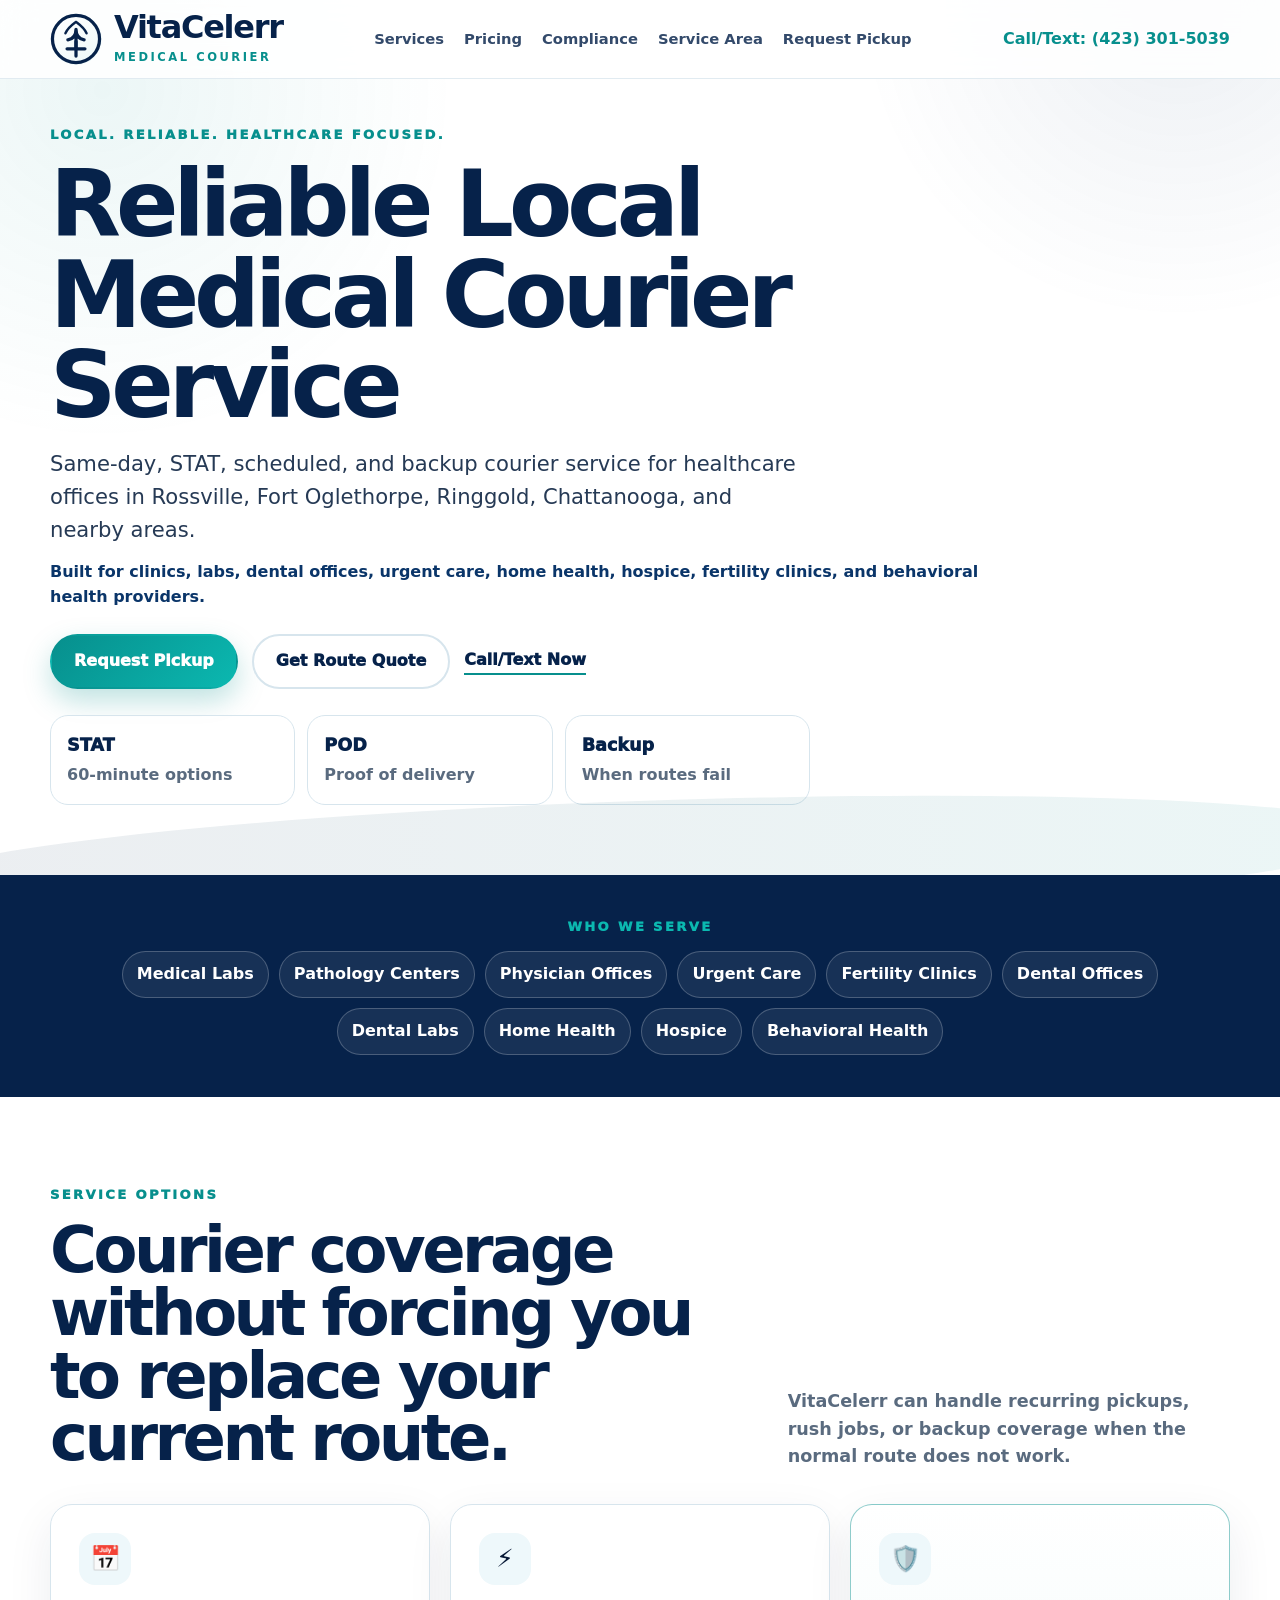
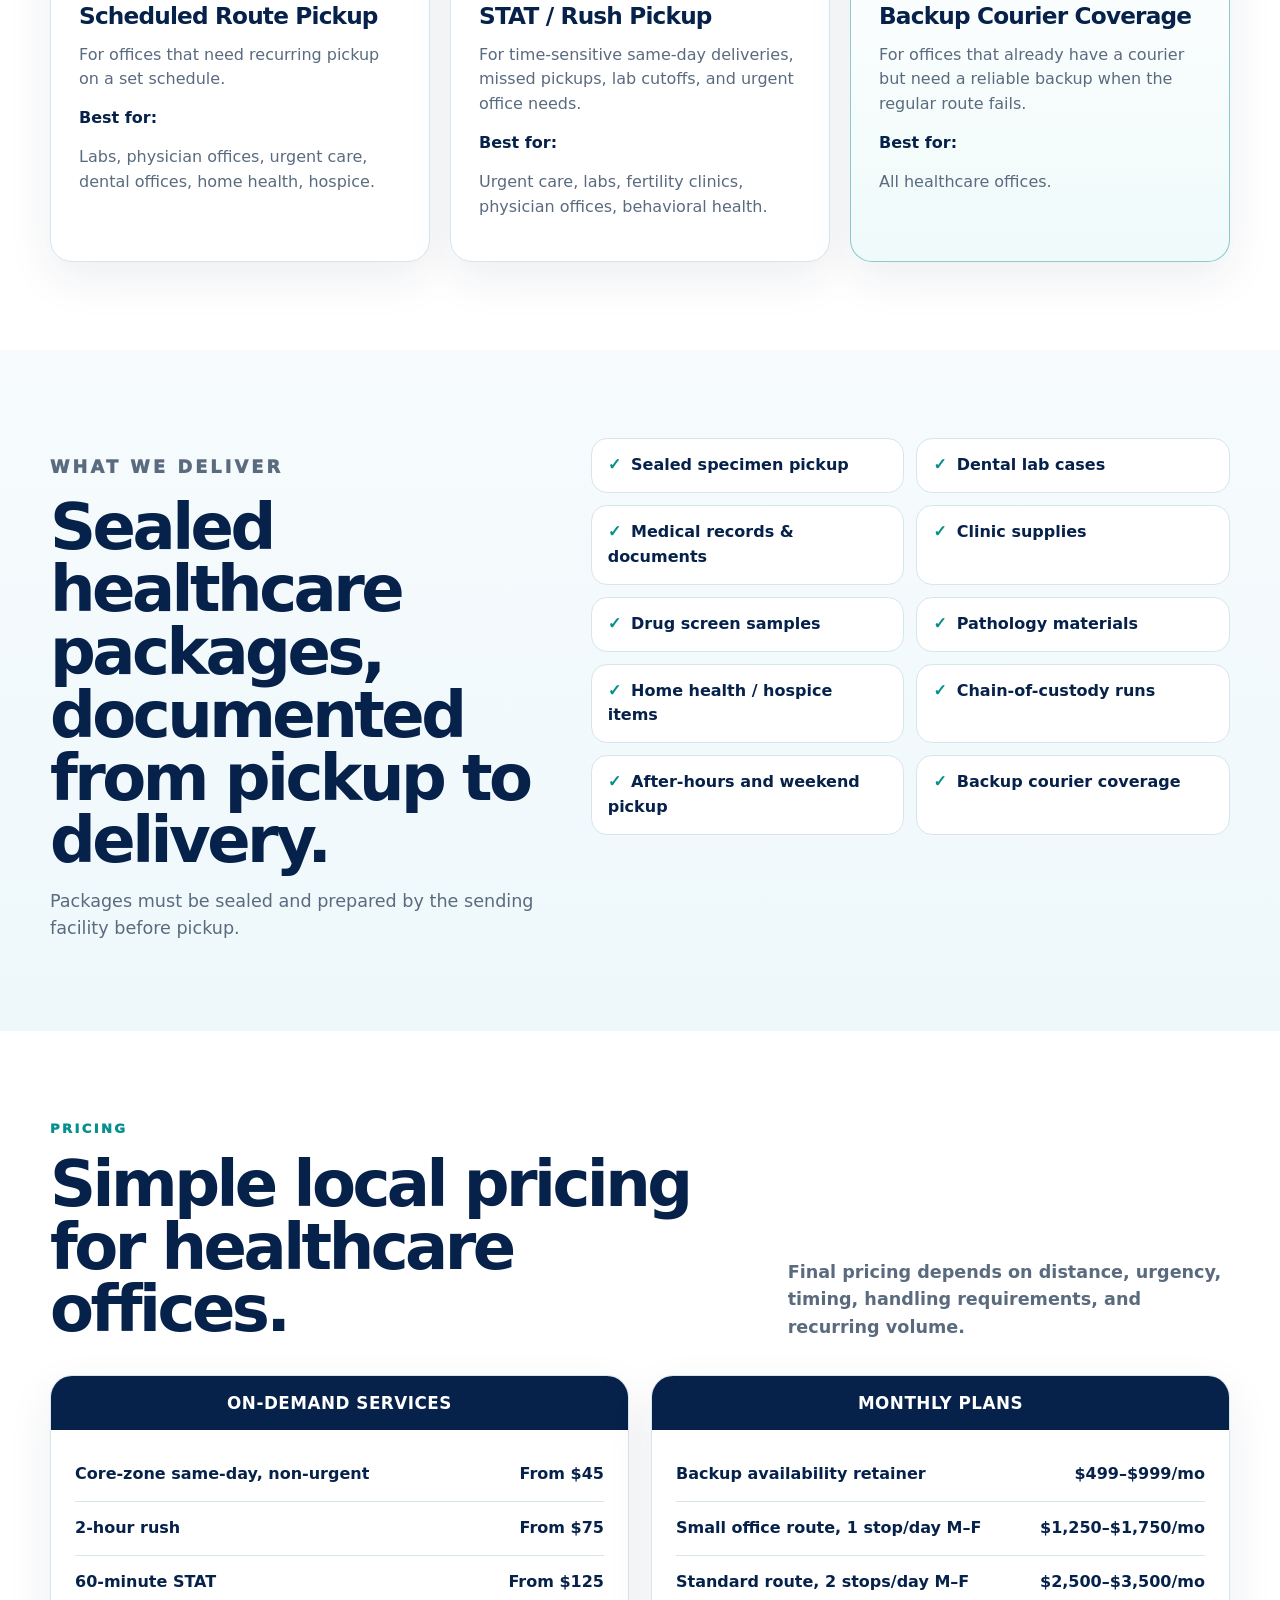
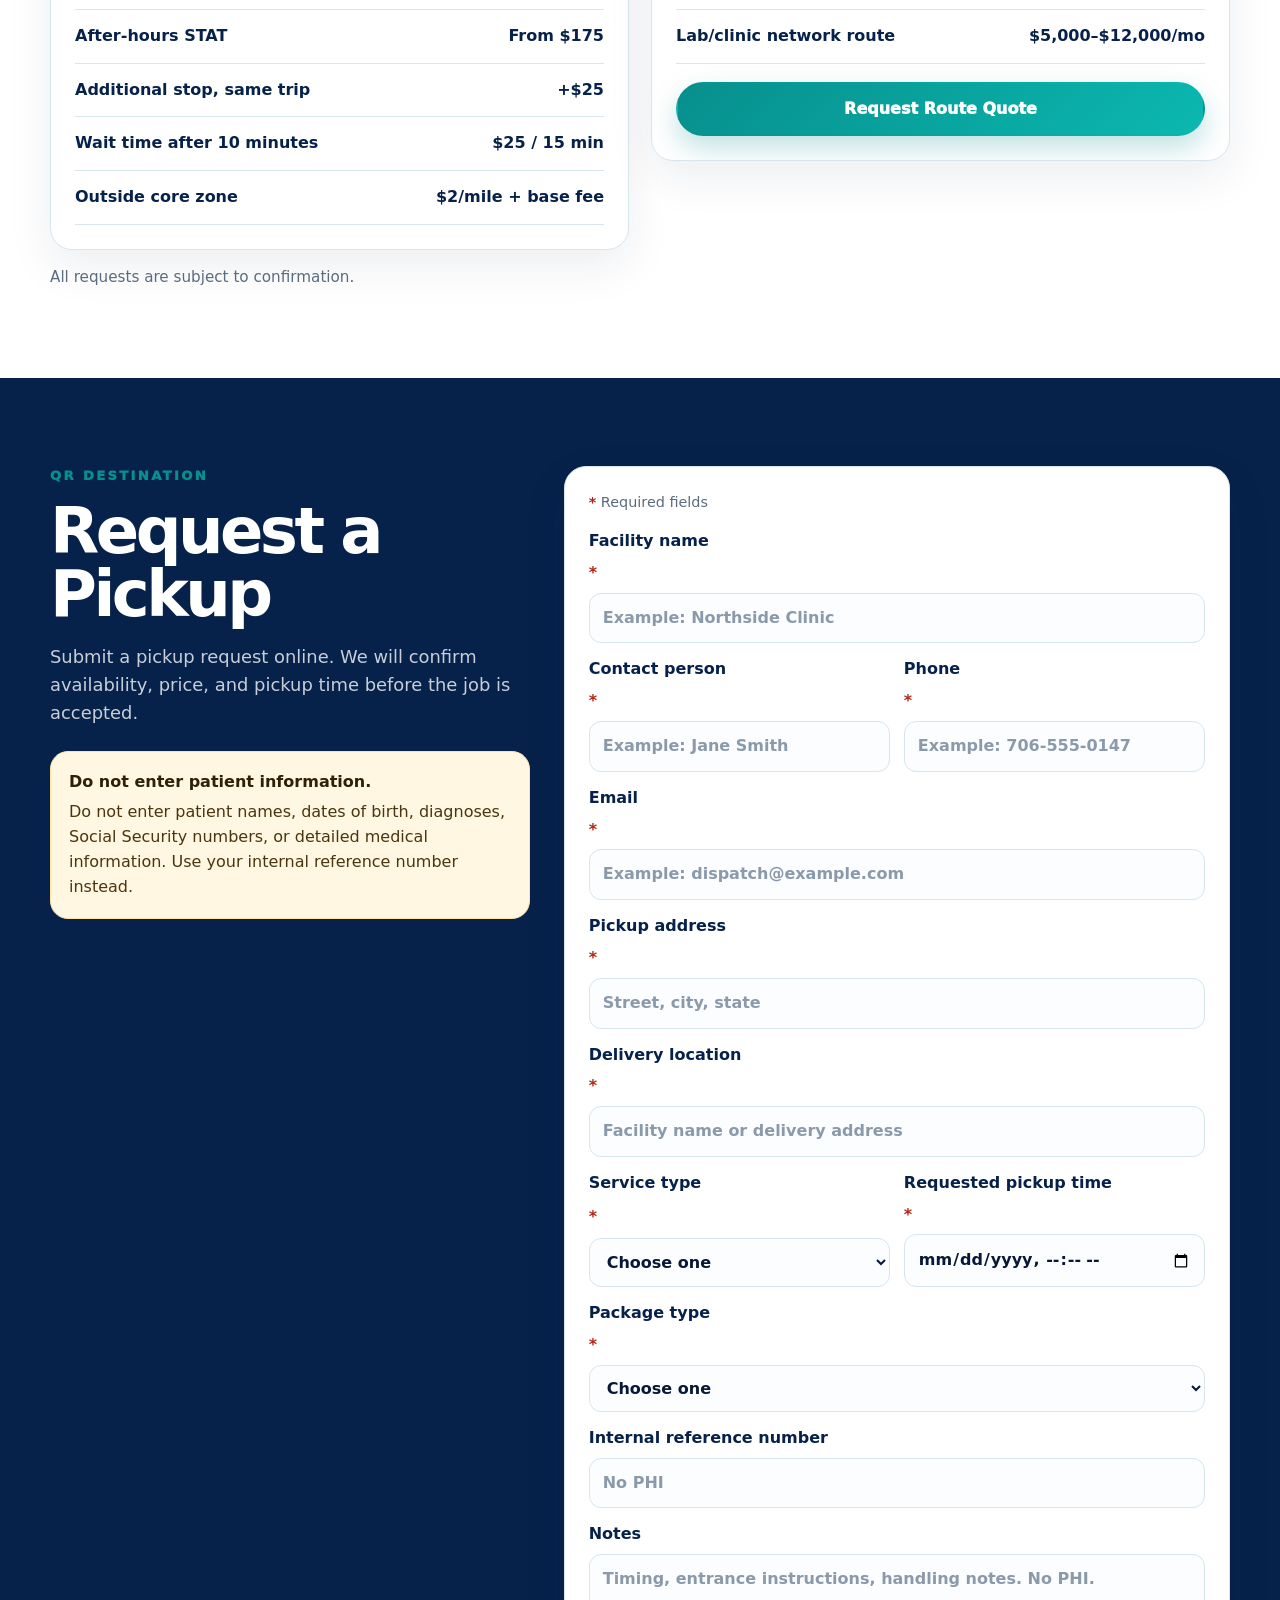
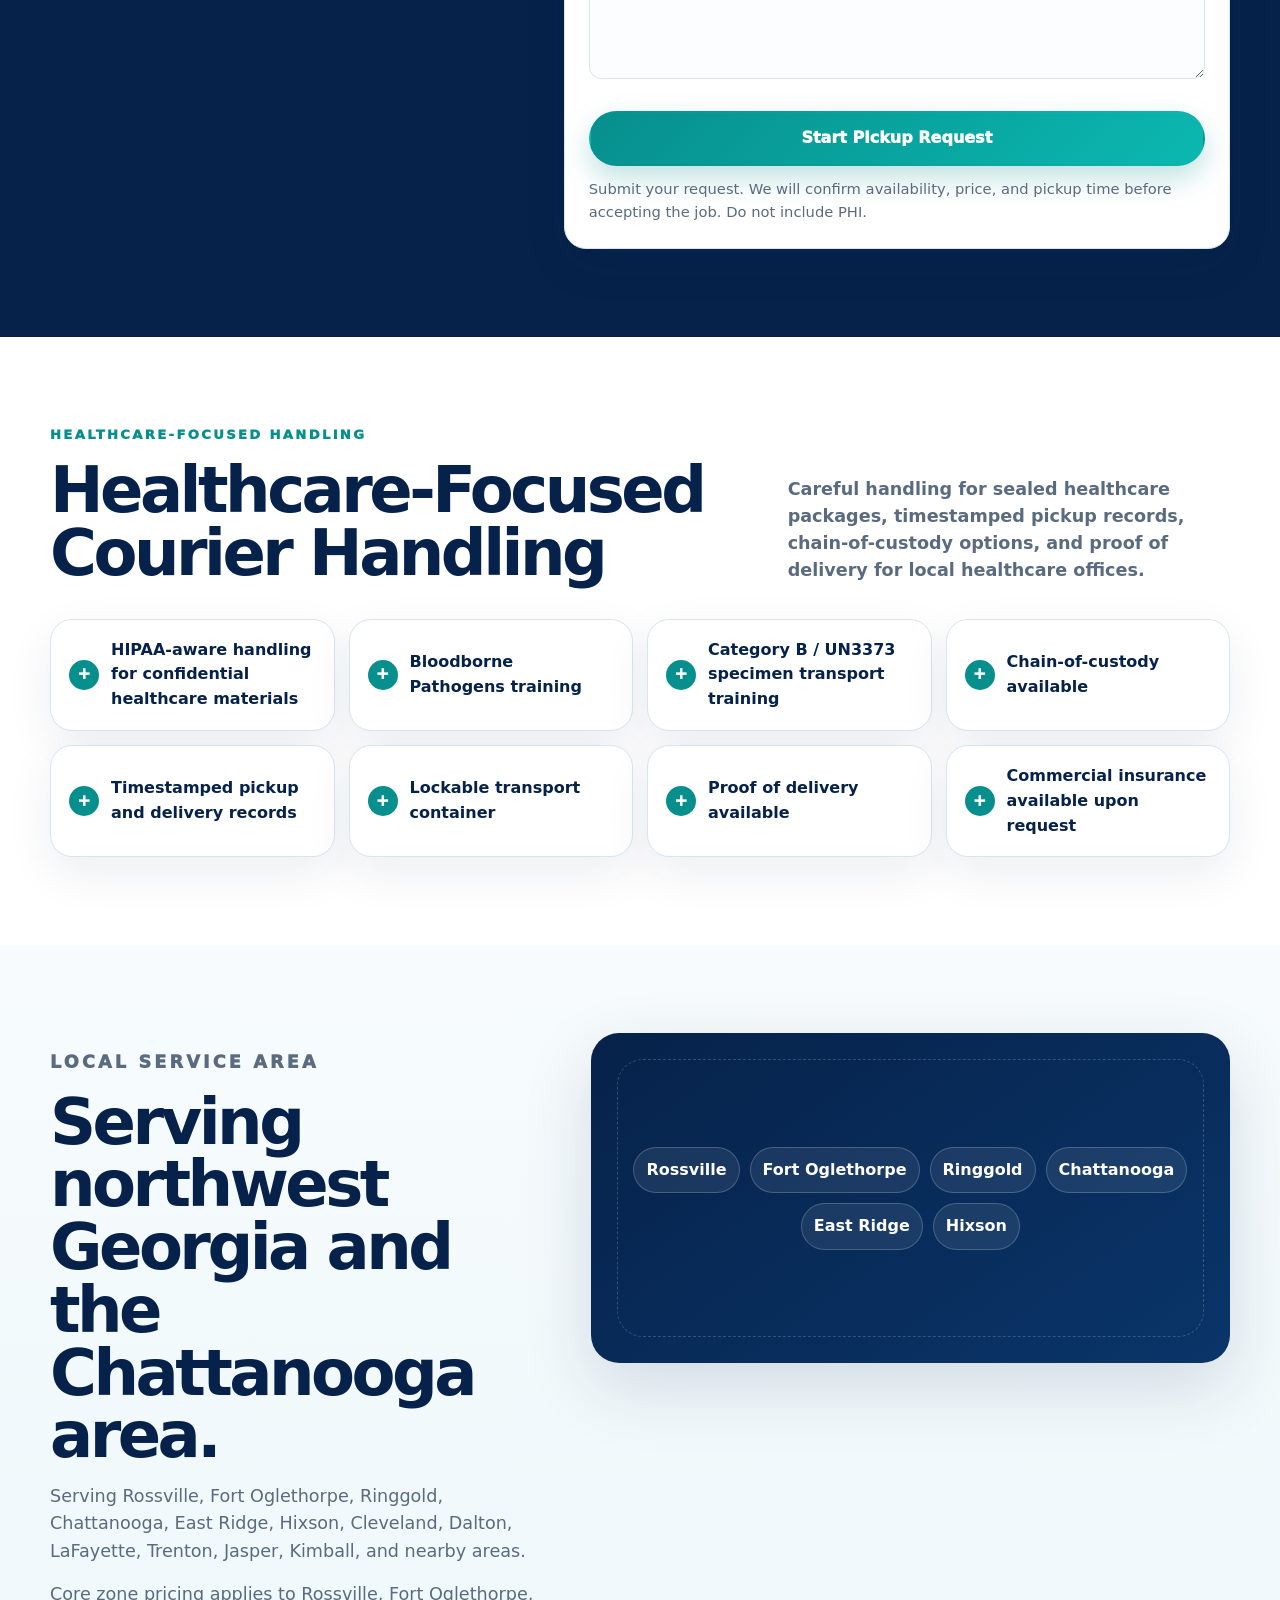
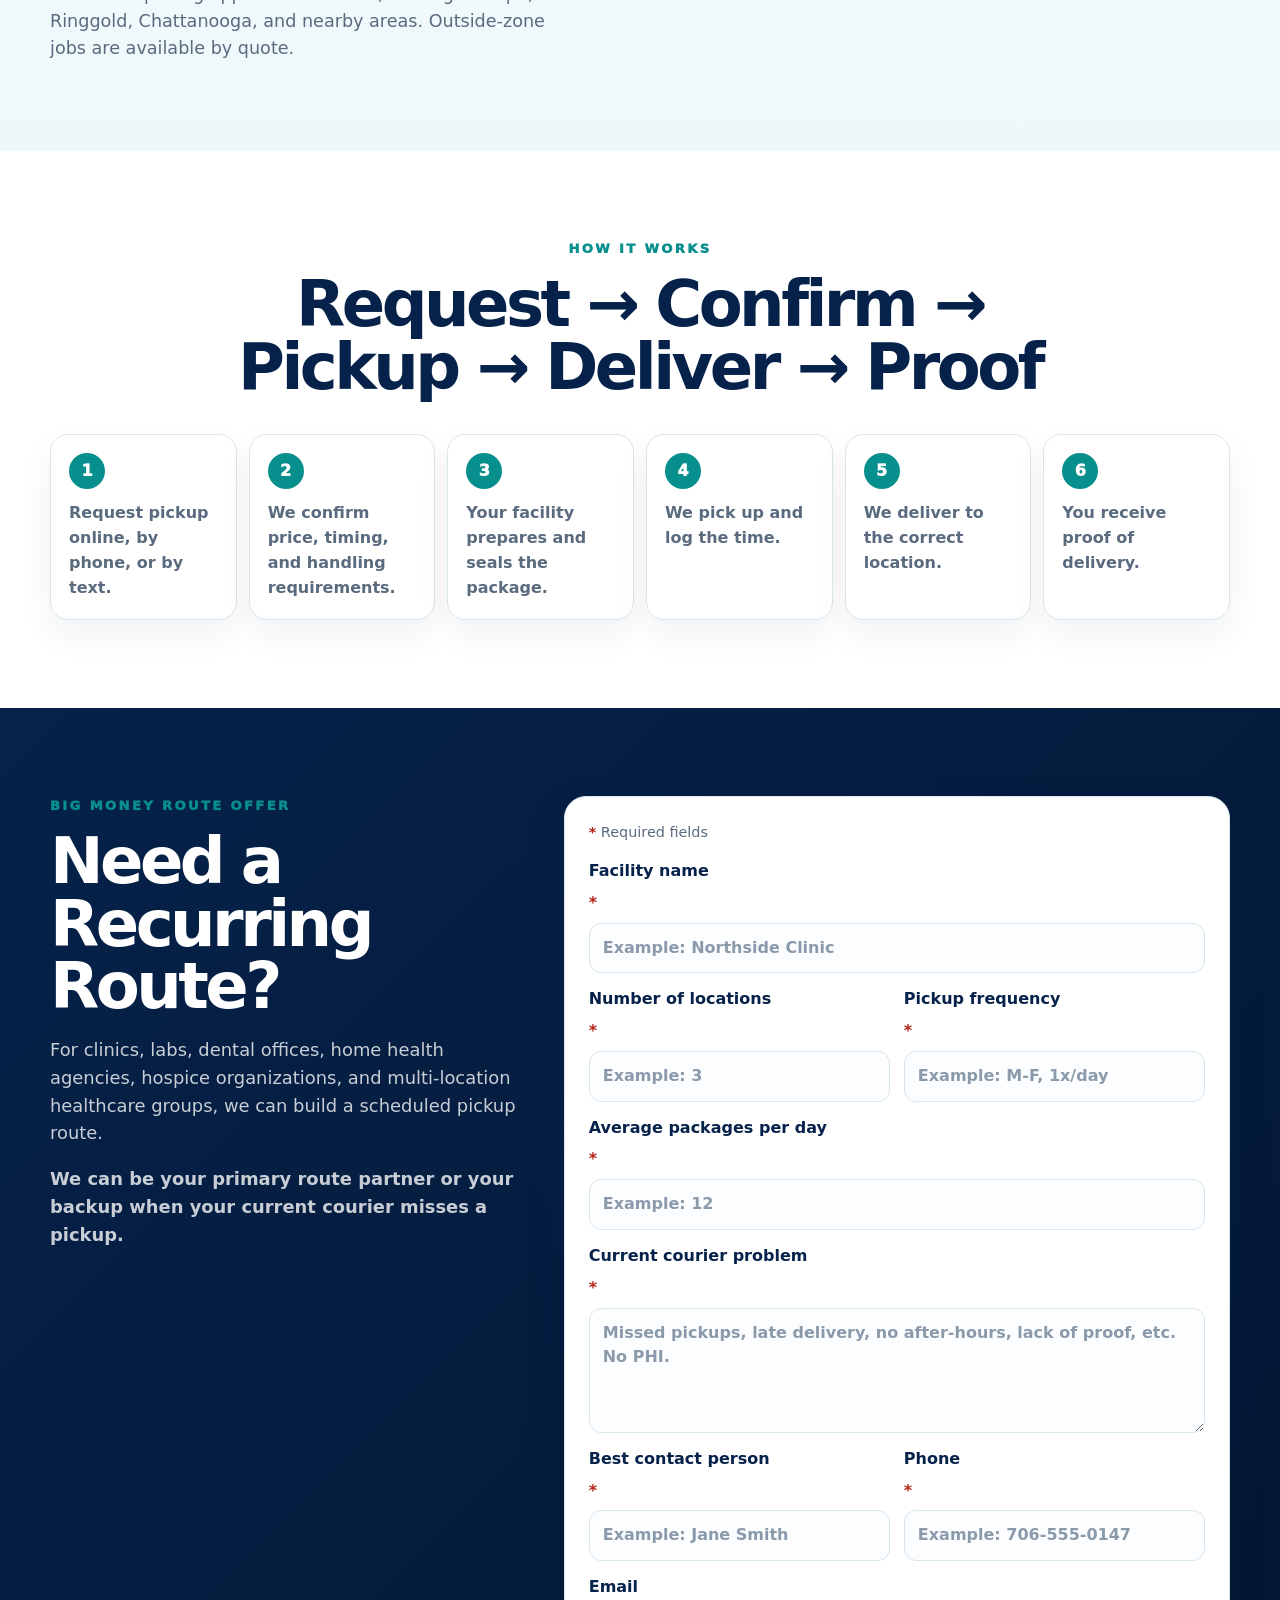
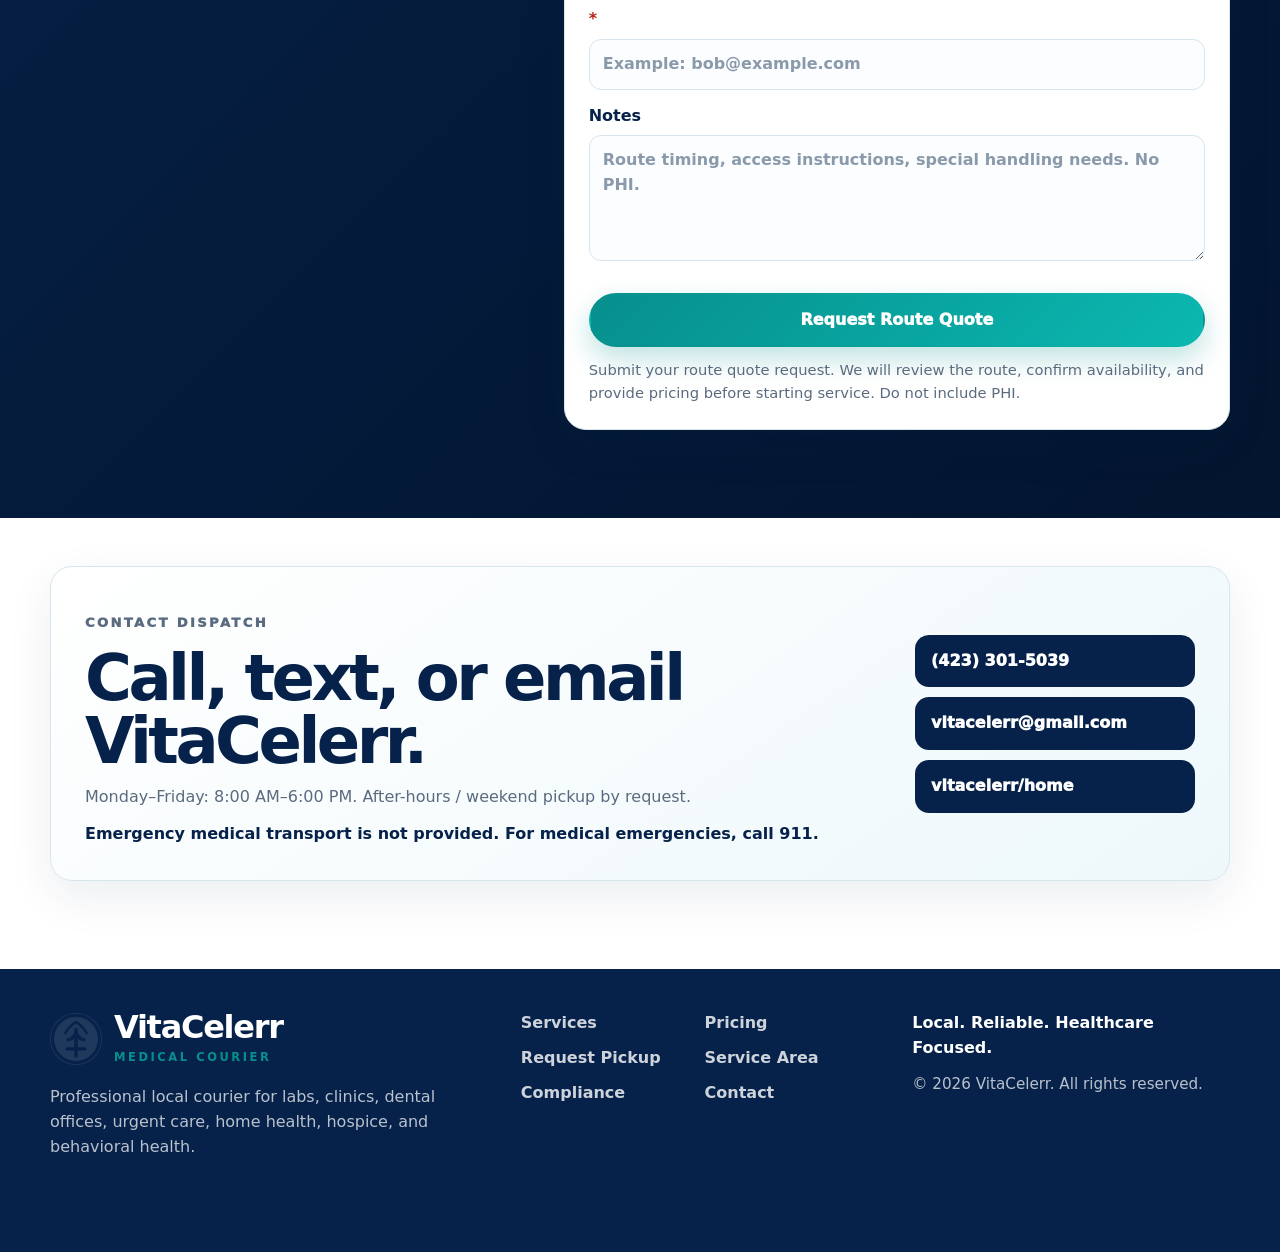
==== commit b45128a5: "fix: add correct number to site" ====
--- a/index.html
+++ b/index.html
@@ -76,8 +76,8 @@
           <a href="#area">Service Area</a>
           <a href="#request-pickup">Request Pickup</a>
         </nav>
-        <a class="header-call" href="tel:+17065550147"
-          >Call/Text: (706) 555-0147</a
+        <a class="header-call" href="tel:+14233015039"
+          >Call/Text: (423) 301-5039</a
         >
       </div>
     </header>
@@ -694,7 +694,7 @@
                 name="email"
                 type="email"
                 autocomplete="email"
-                placeholder="Example: dispatch@example.com"
+                placeholder="Example: bob@example.com"
                 title="Enter a valid email address."
               />
             </label>
@@ -734,7 +734,7 @@
             </p>
           </div>
           <div class="contact-lines">
-            <a href="tel:+17065550147">(706) 555-0147</a>
+            <a href="tel:+14233015039">(423) 301-5039</a>
             <a href="mailto:vitacelerr@gmail.com">vitacelerr@gmail.com</a>
             <a href="https://vitacelerr.github.io/home/#hero"
               >vitacelerr/home</a
@@ -806,7 +806,7 @@
       </div>
     </footer>
     <div class="sticky-mobile-cta" aria-label="Mobile quick actions">
-      <a href="tel:+17065550147">Call/Text</a>
+      <a href="tel:+14233015039">Call/Text</a>
       <a href="#request-pickup">Request Pickup</a>
     </div>
     <script src="script.js" defer></script>
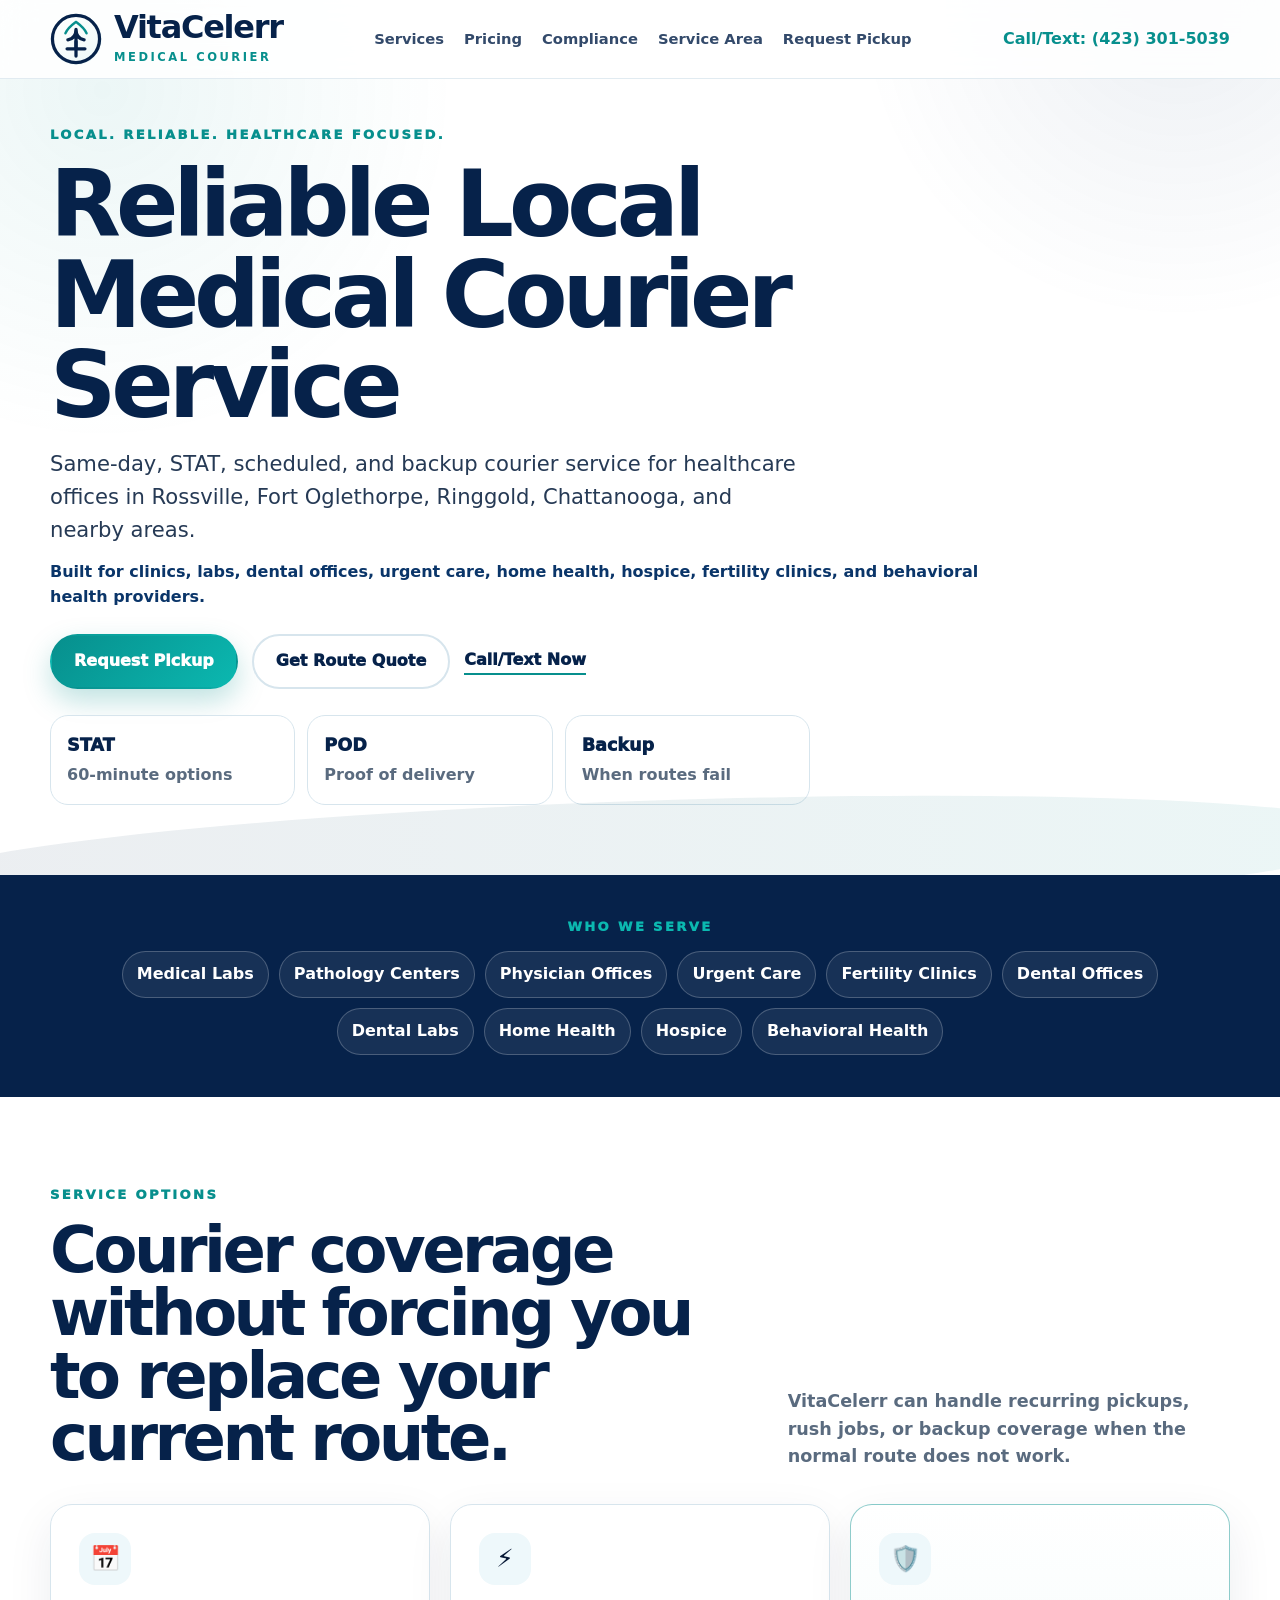
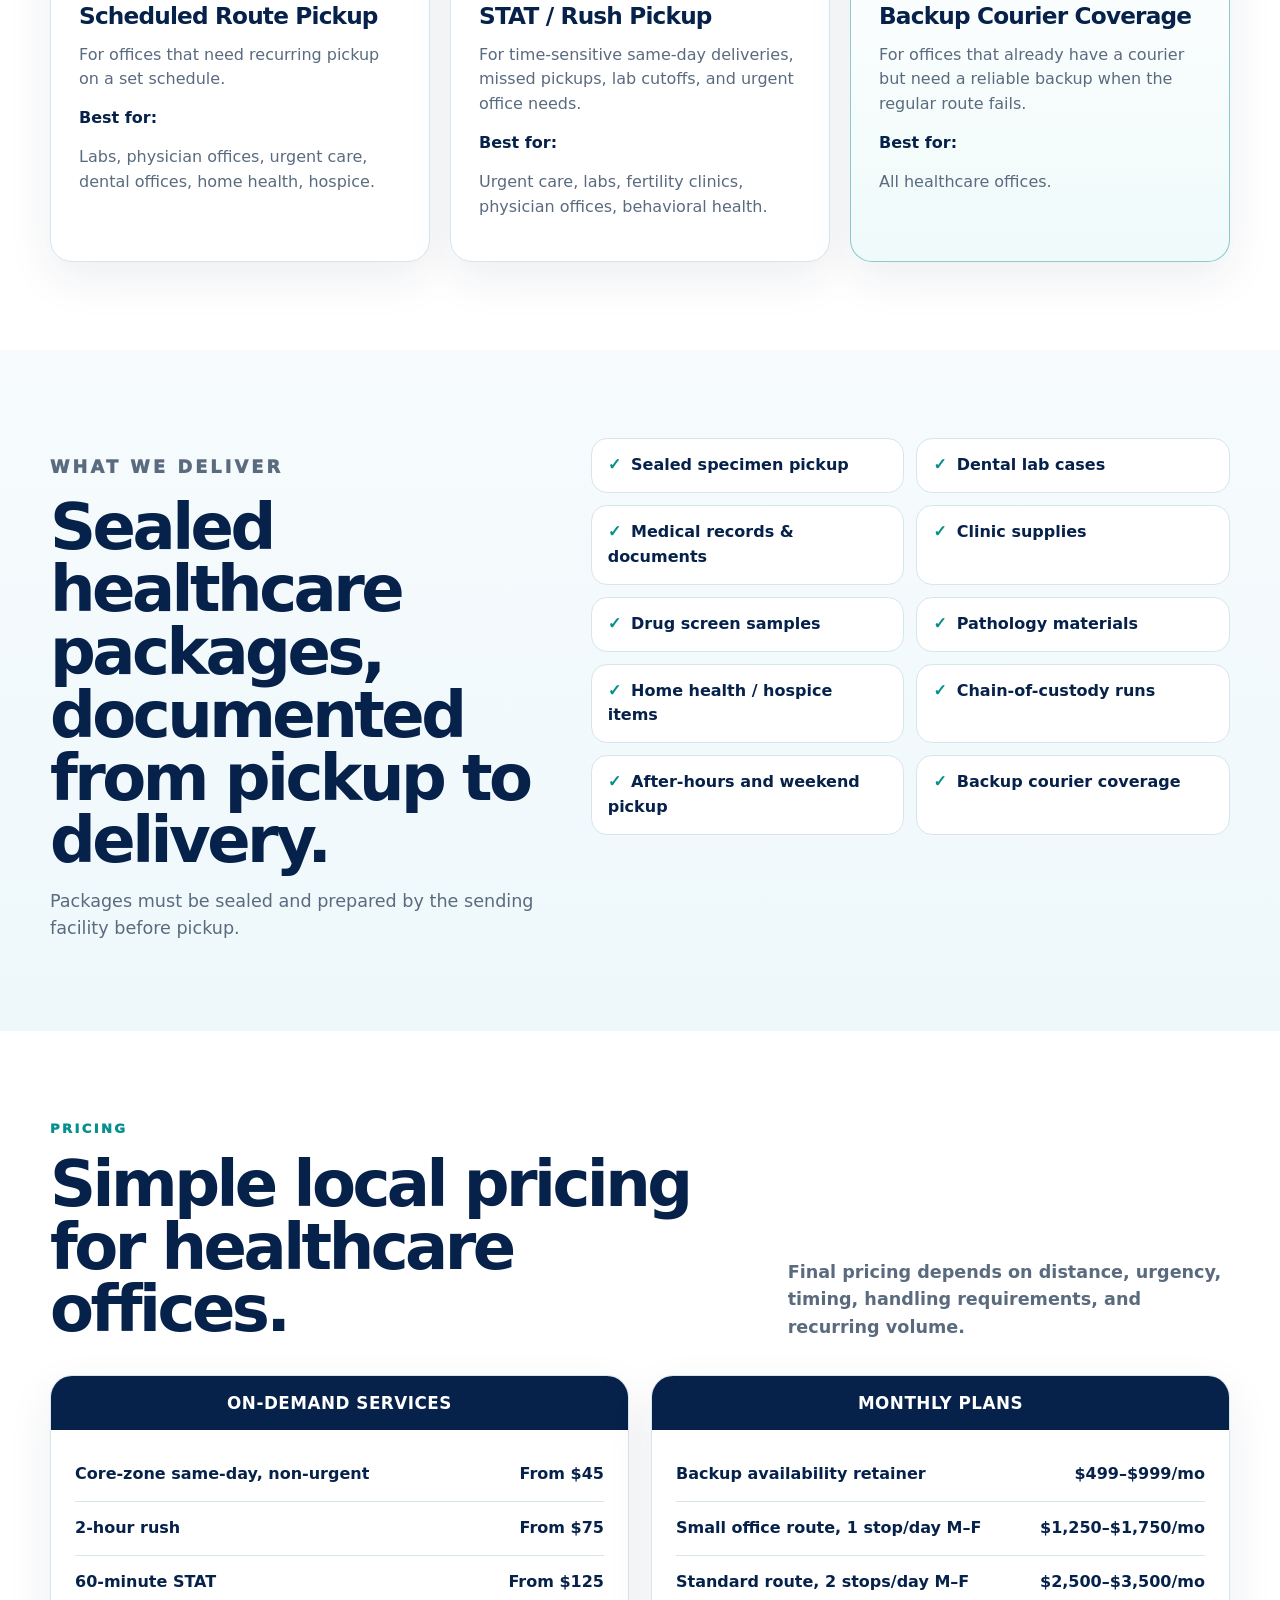
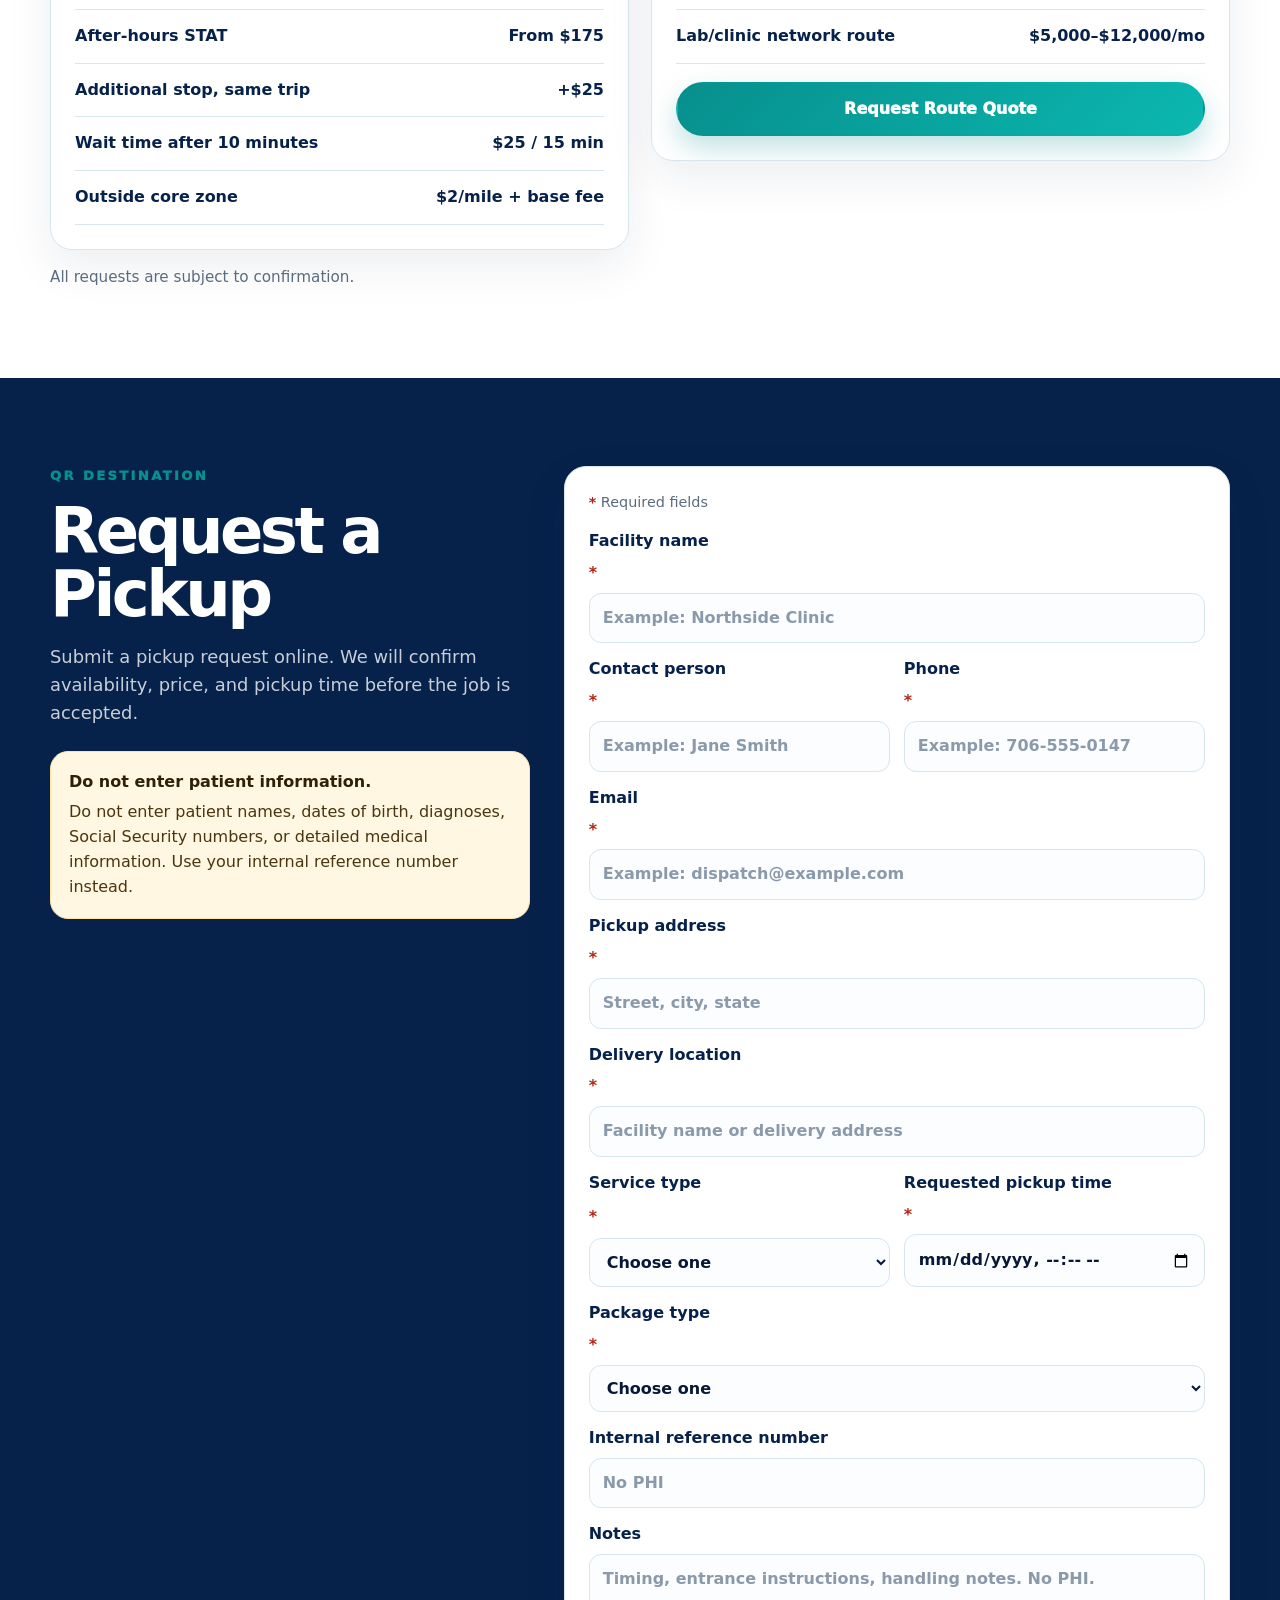
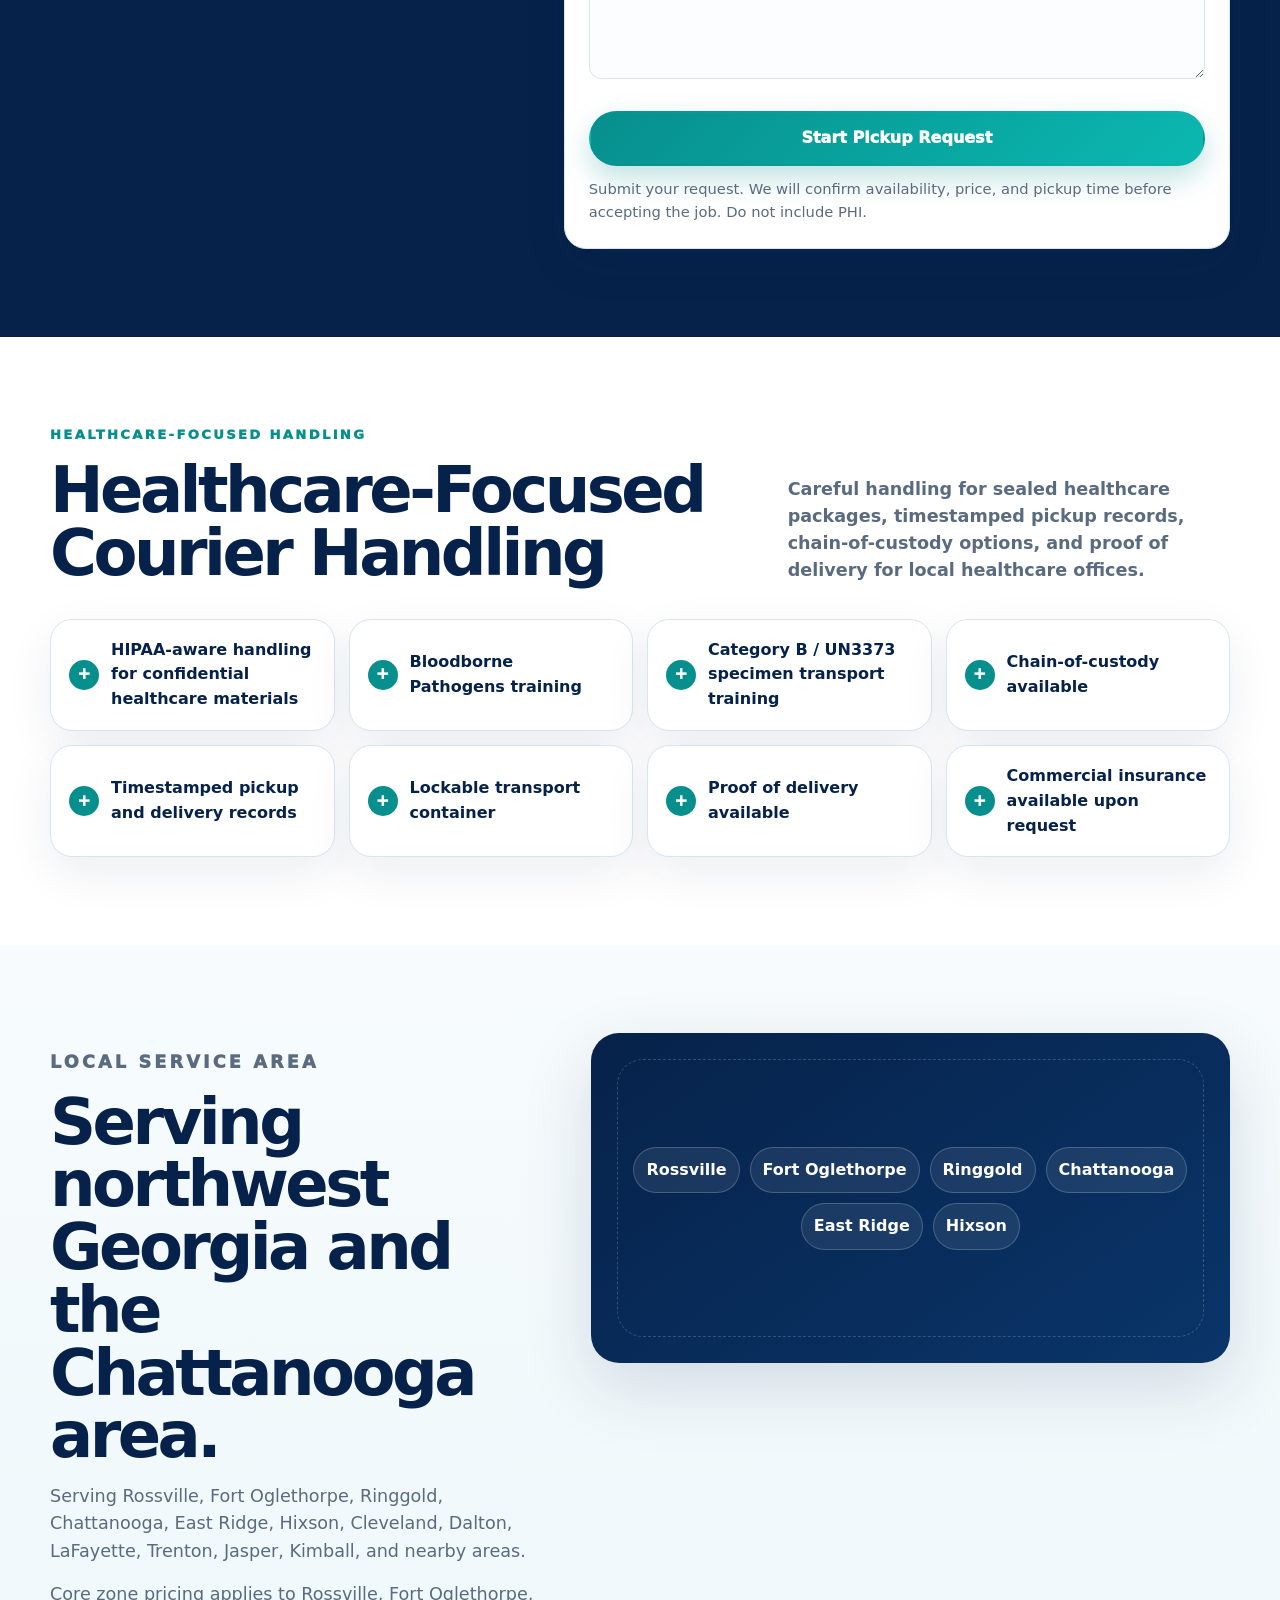
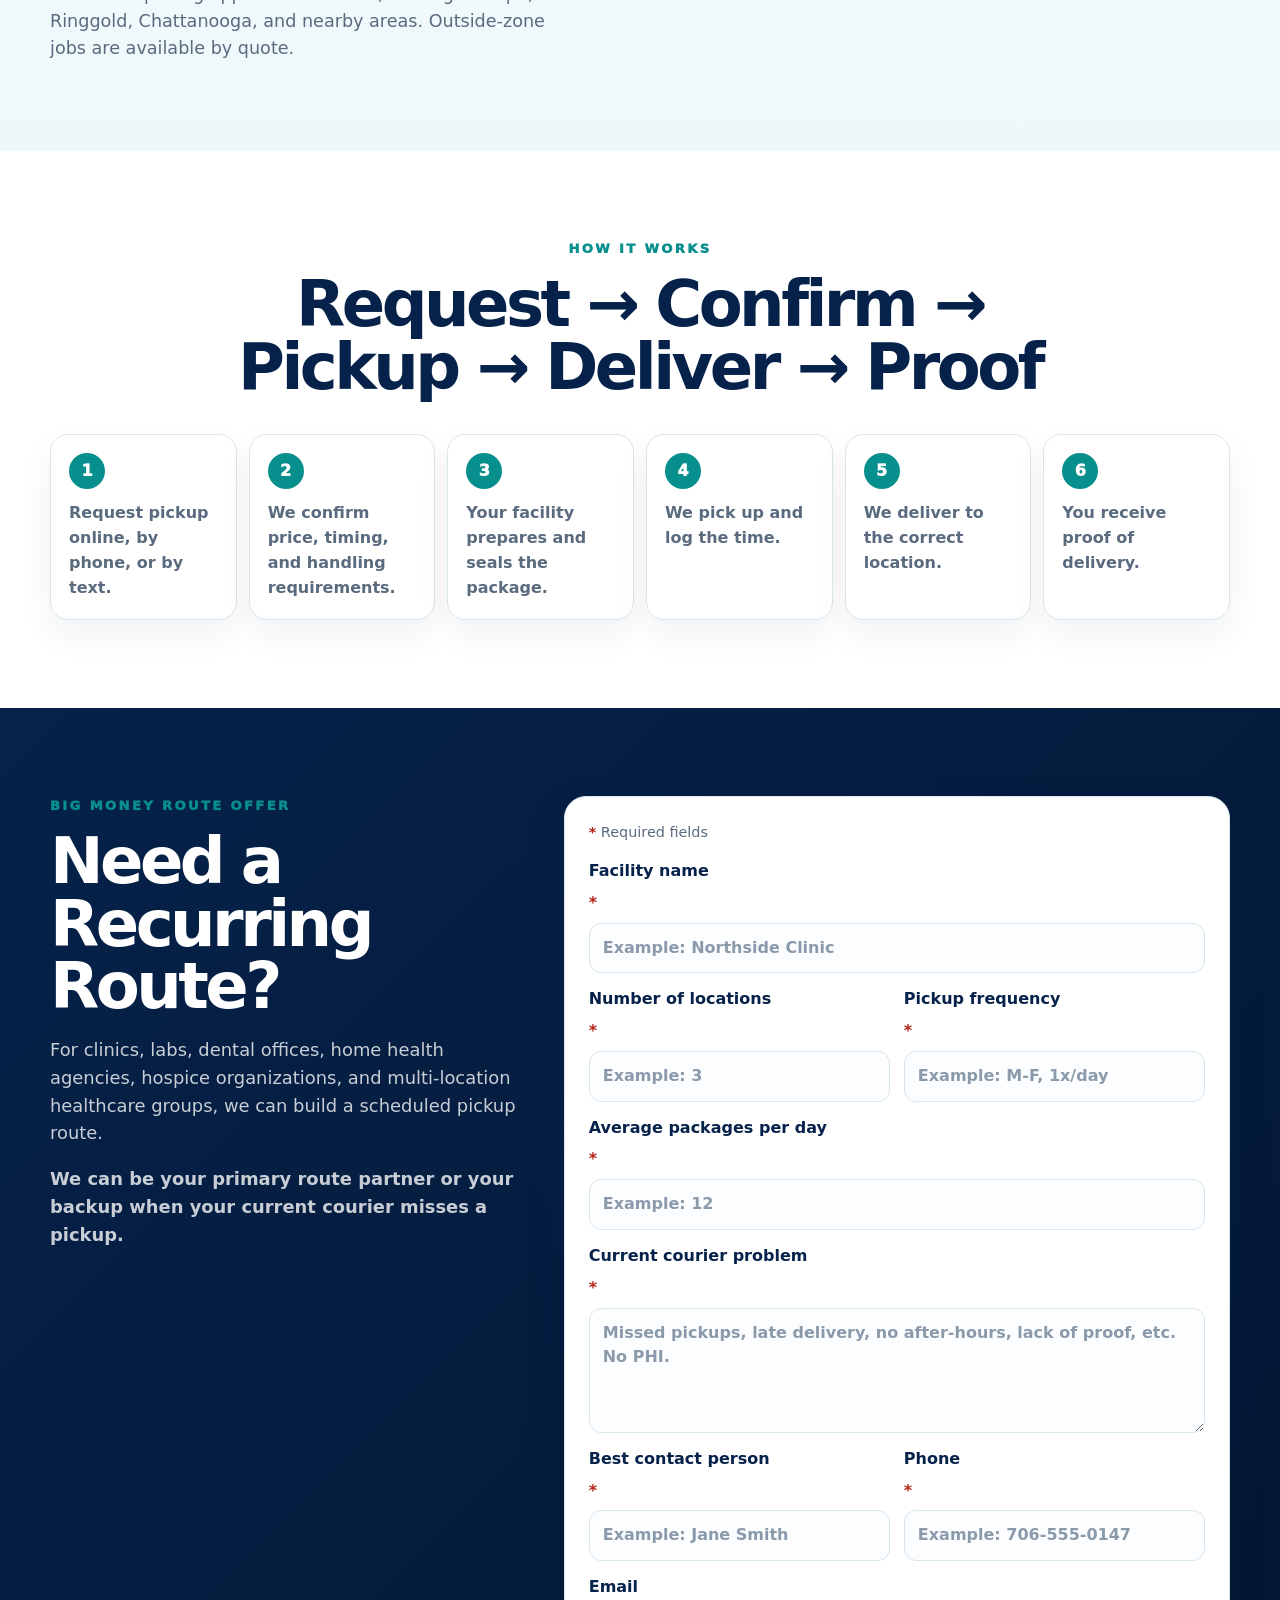
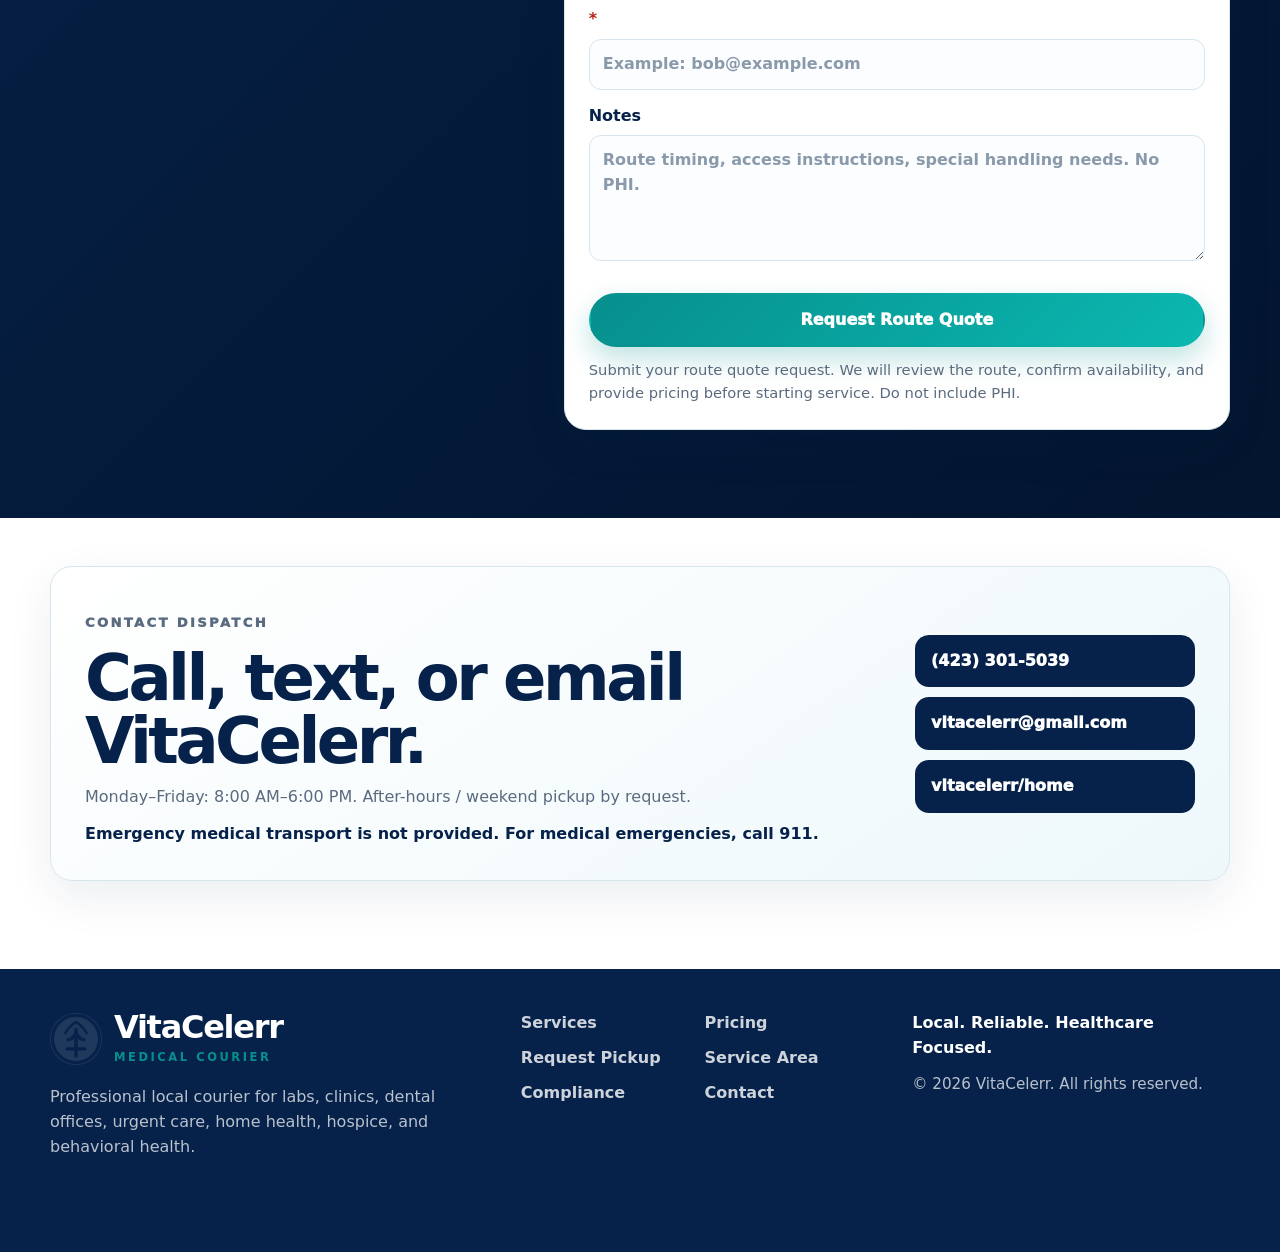
==== commit 3e893168: "fix: logo color" ====
--- a/index.html
+++ b/index.html
@@ -40,6 +40,7 @@
                 stroke-width="4"
                 stroke-linecap="round"
               />
+
               <path
                 d="M21 44h22M32 35v18"
                 fill="none"
@@ -47,10 +48,12 @@
                 stroke-width="4"
                 stroke-linecap="round"
               />
+
+              <!-- teal top mark -->
               <path
                 d="M19 25c3-7 9-11 13-14 4 3 10 7 13 14"
                 fill="none"
-                stroke="currentColor"
+                stroke="var(--teal)"
                 stroke-width="3"
                 stroke-linecap="round"
               />
